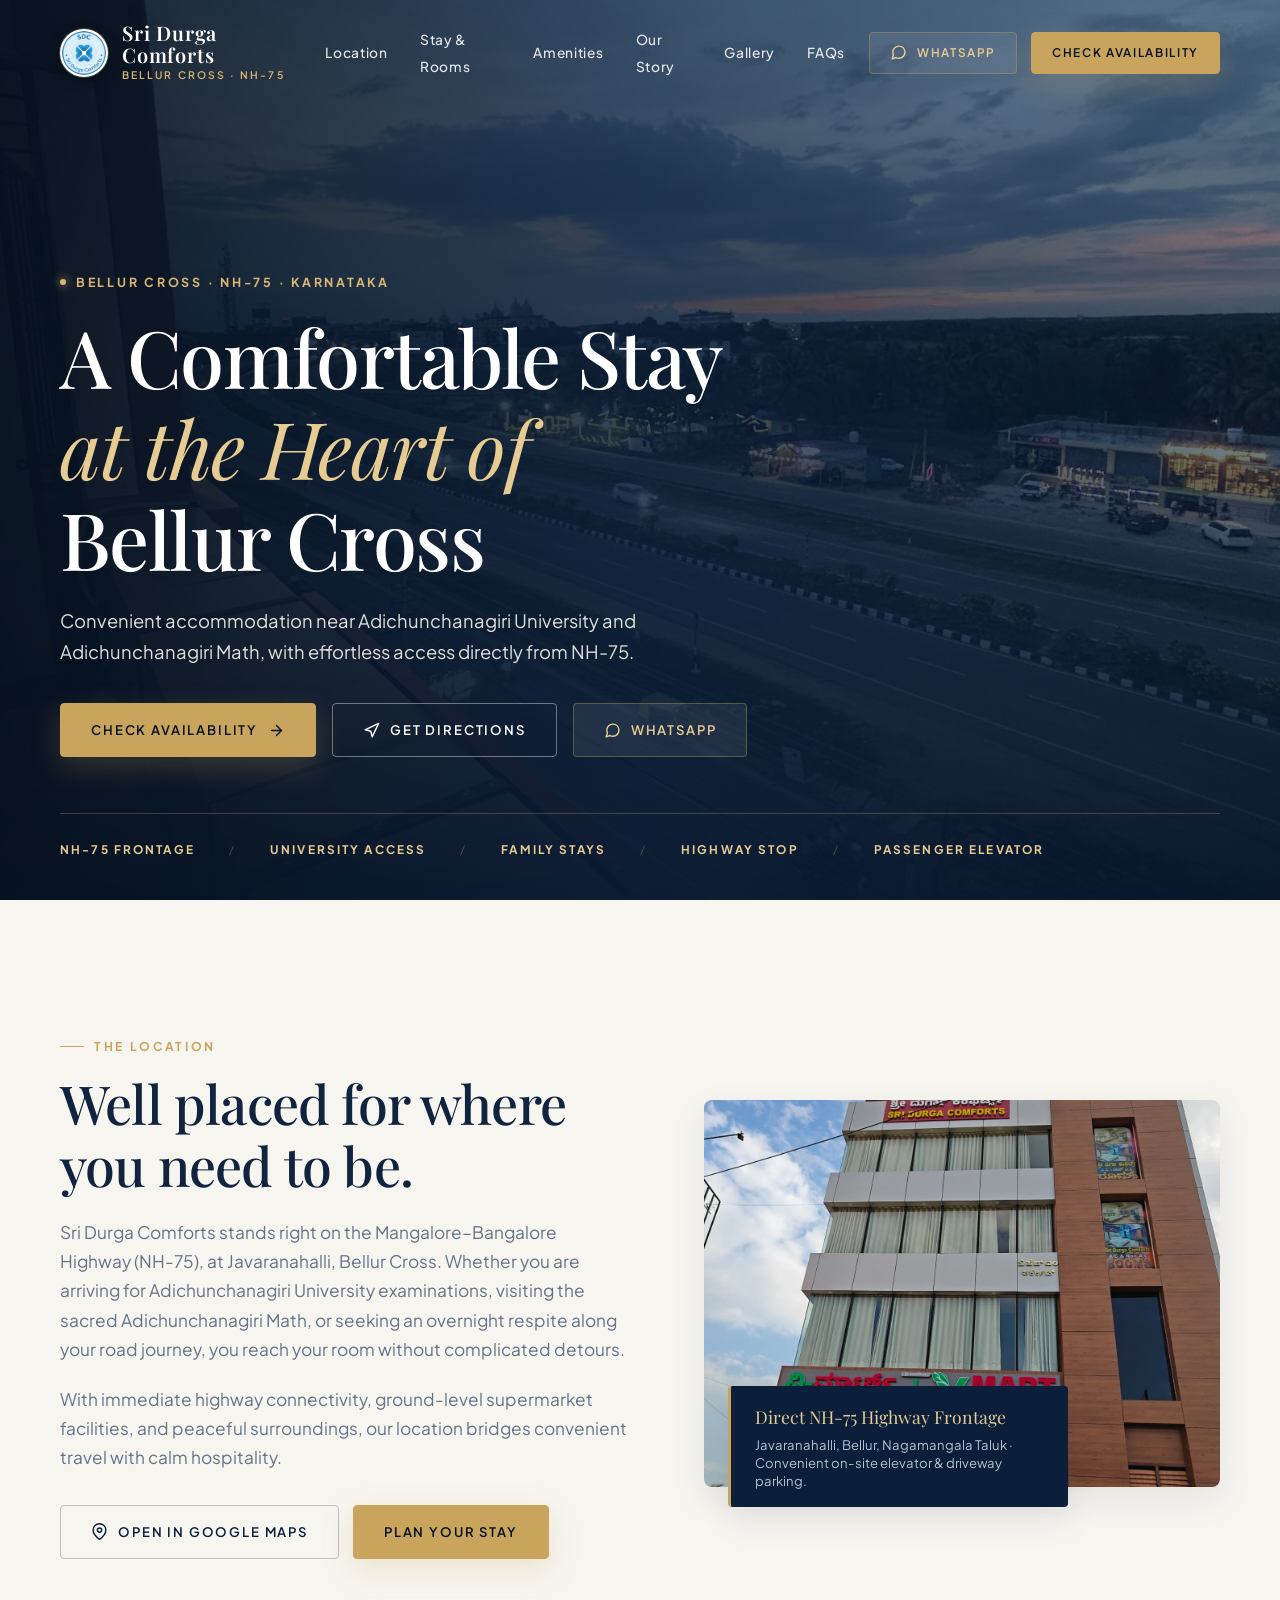
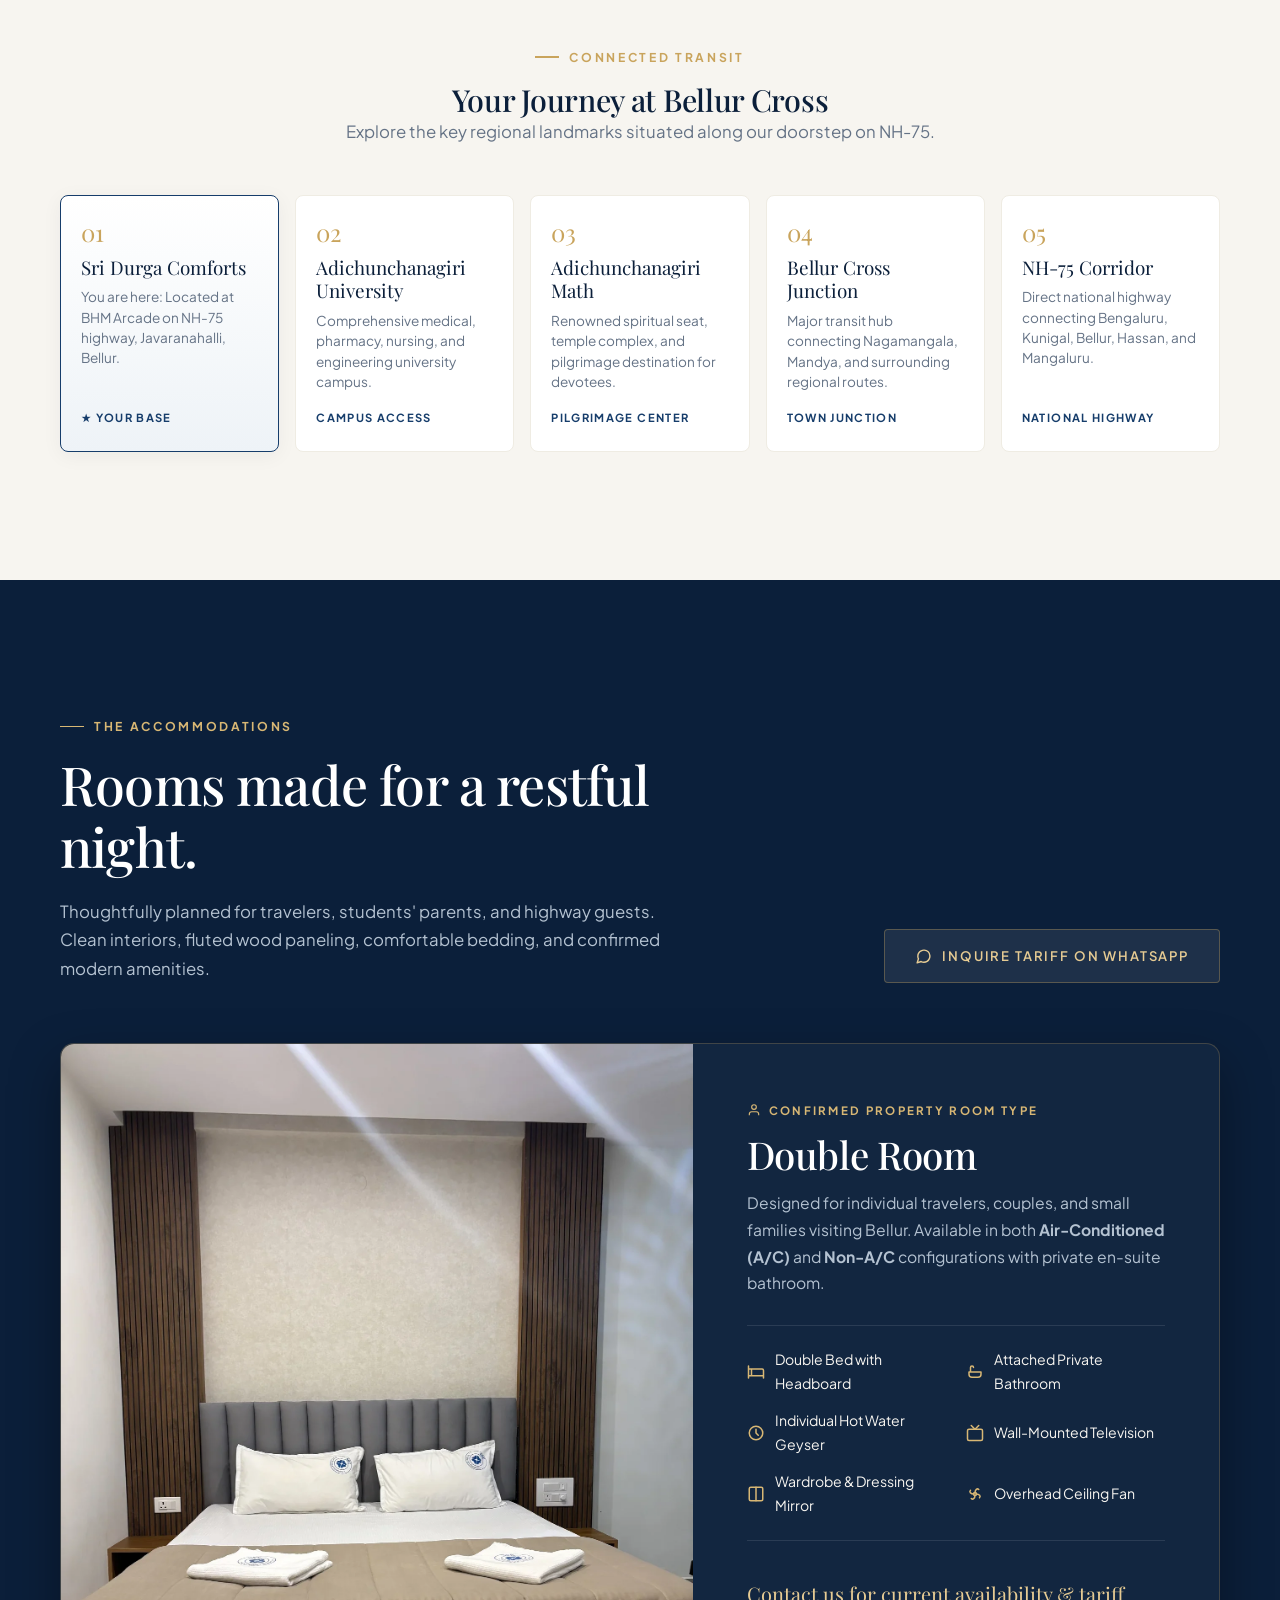
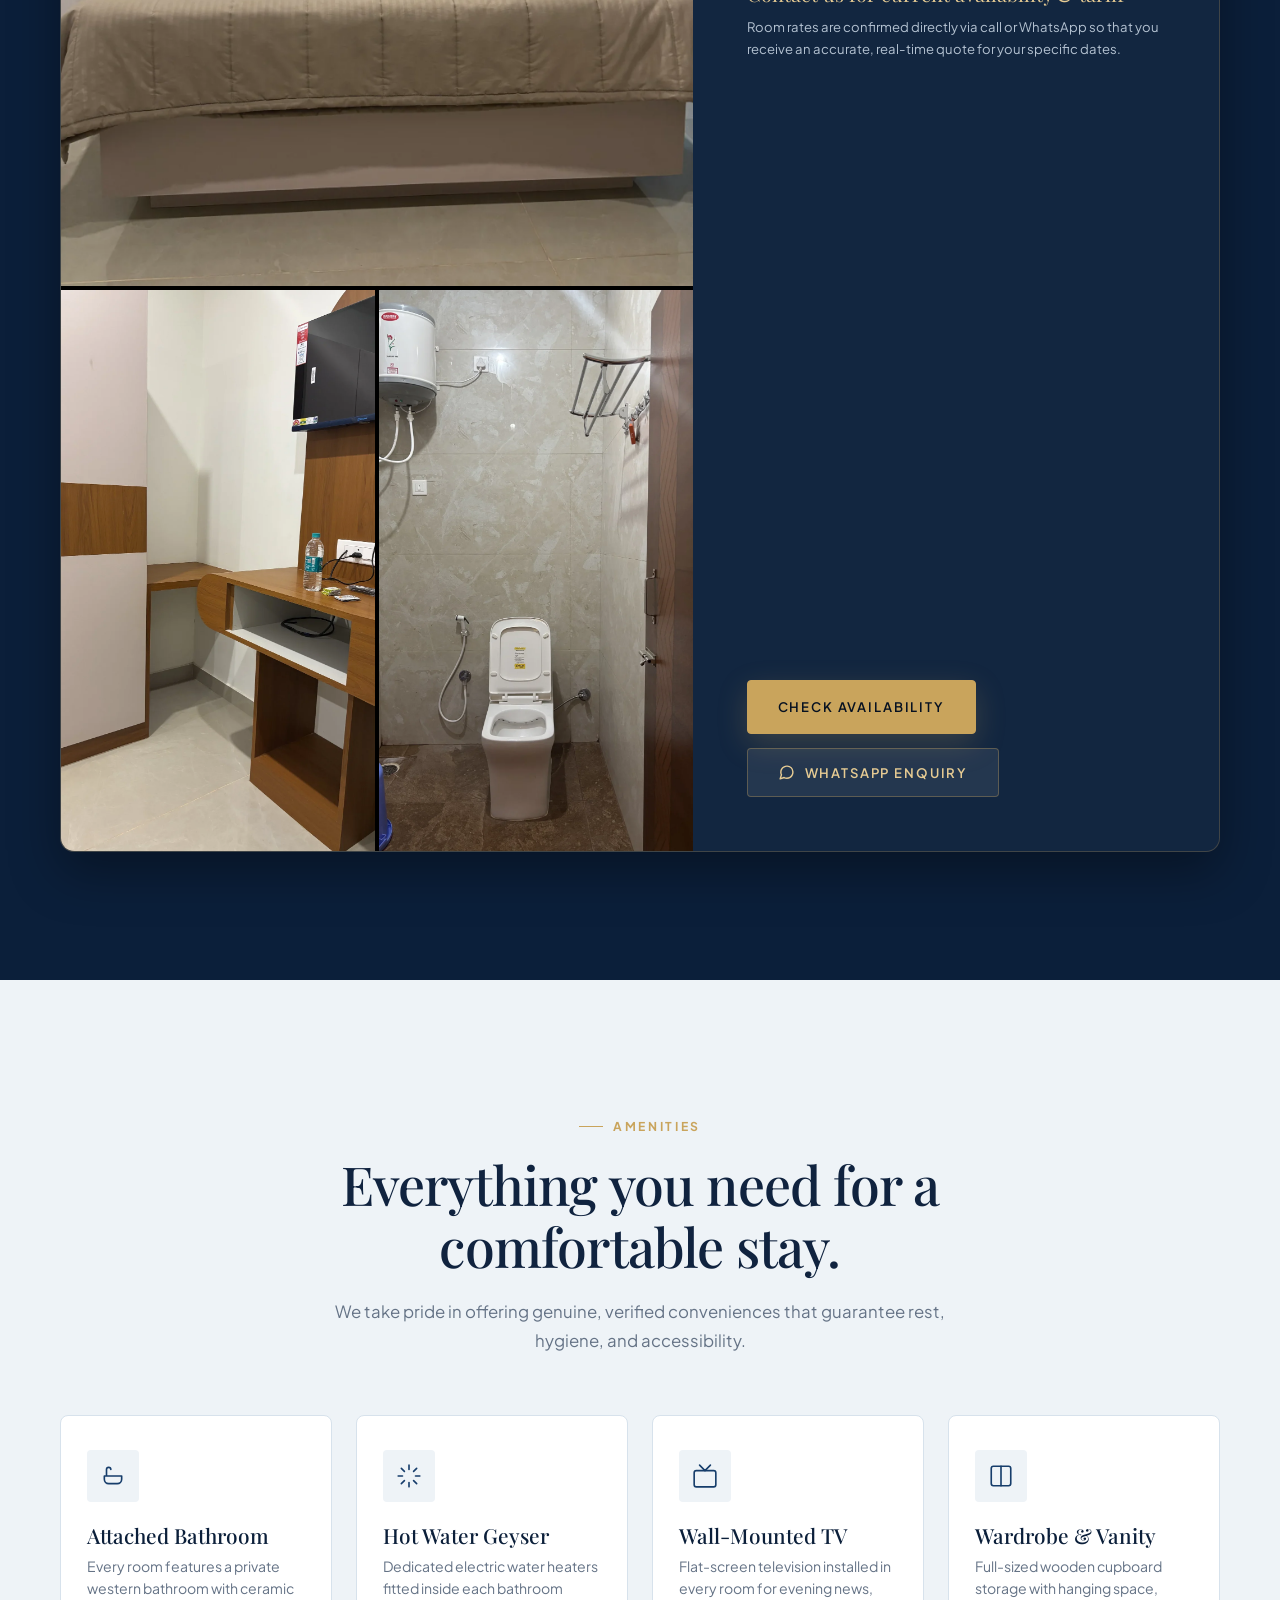
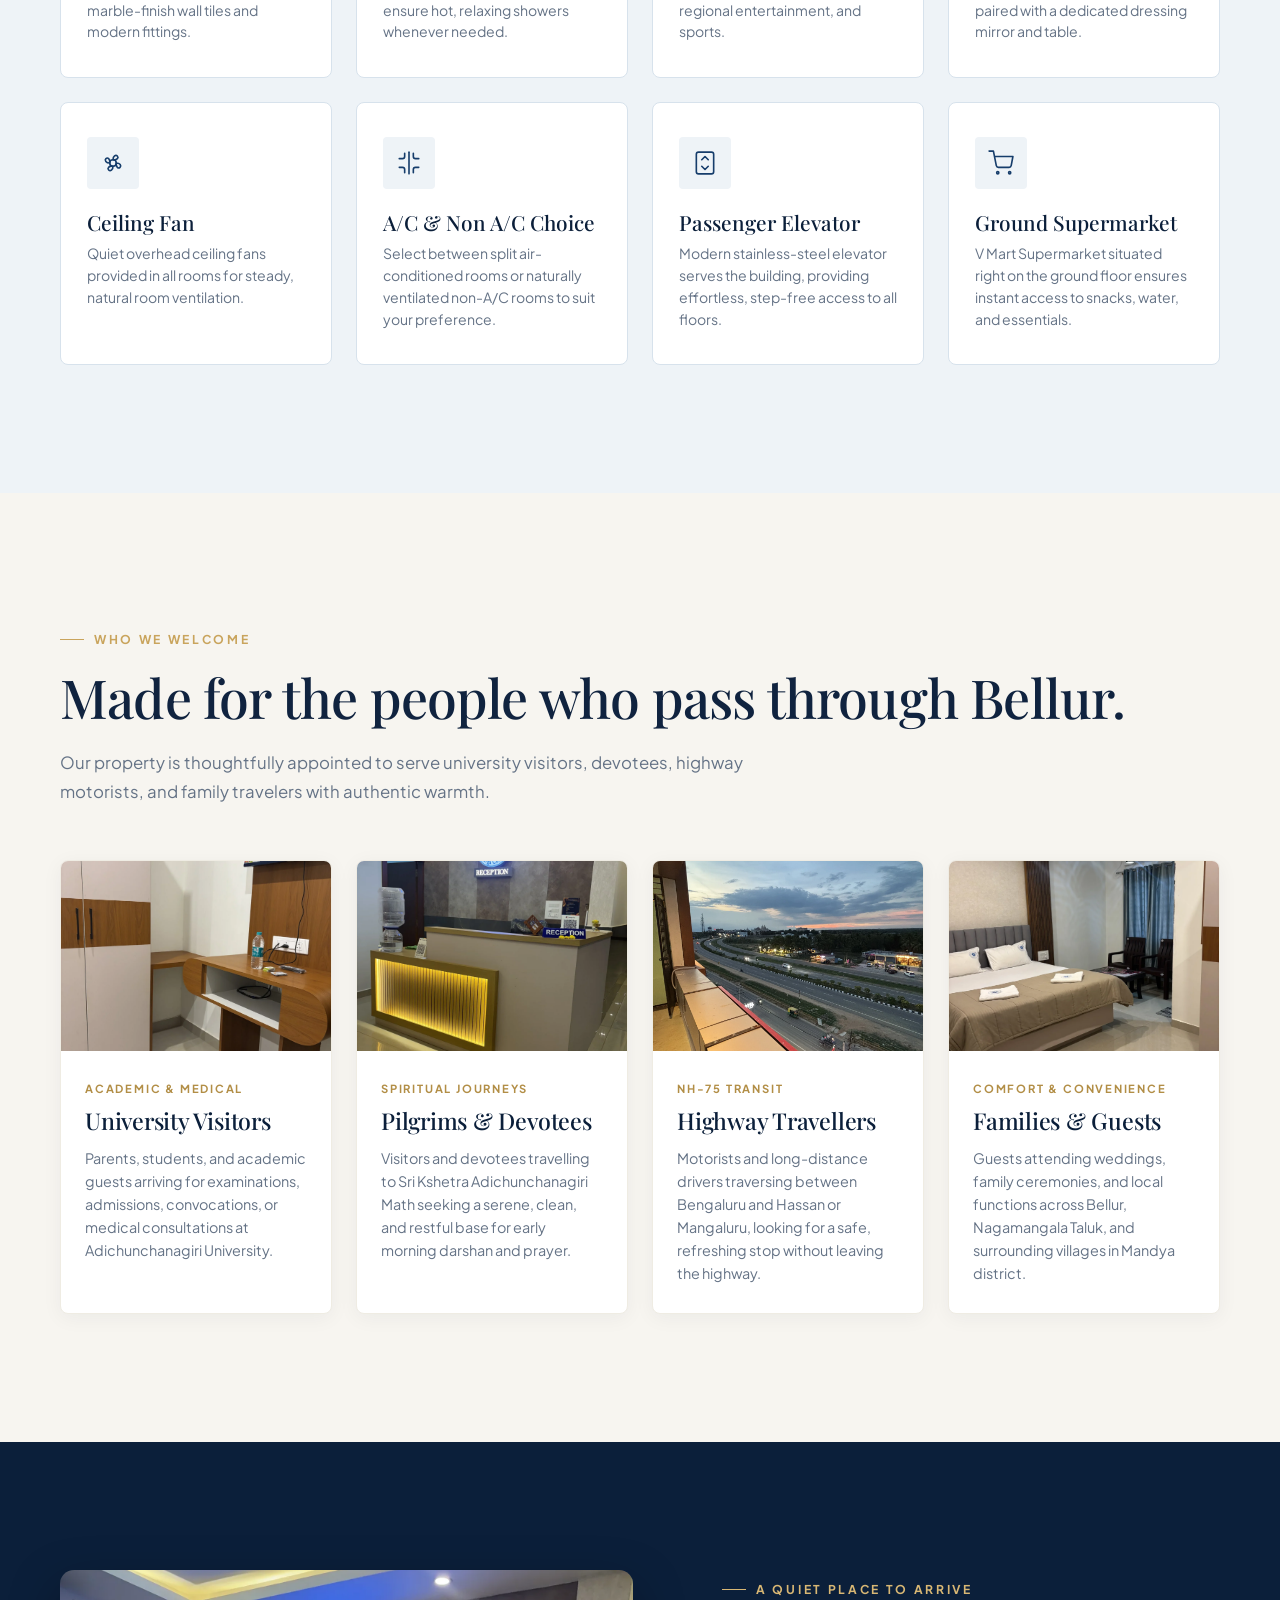
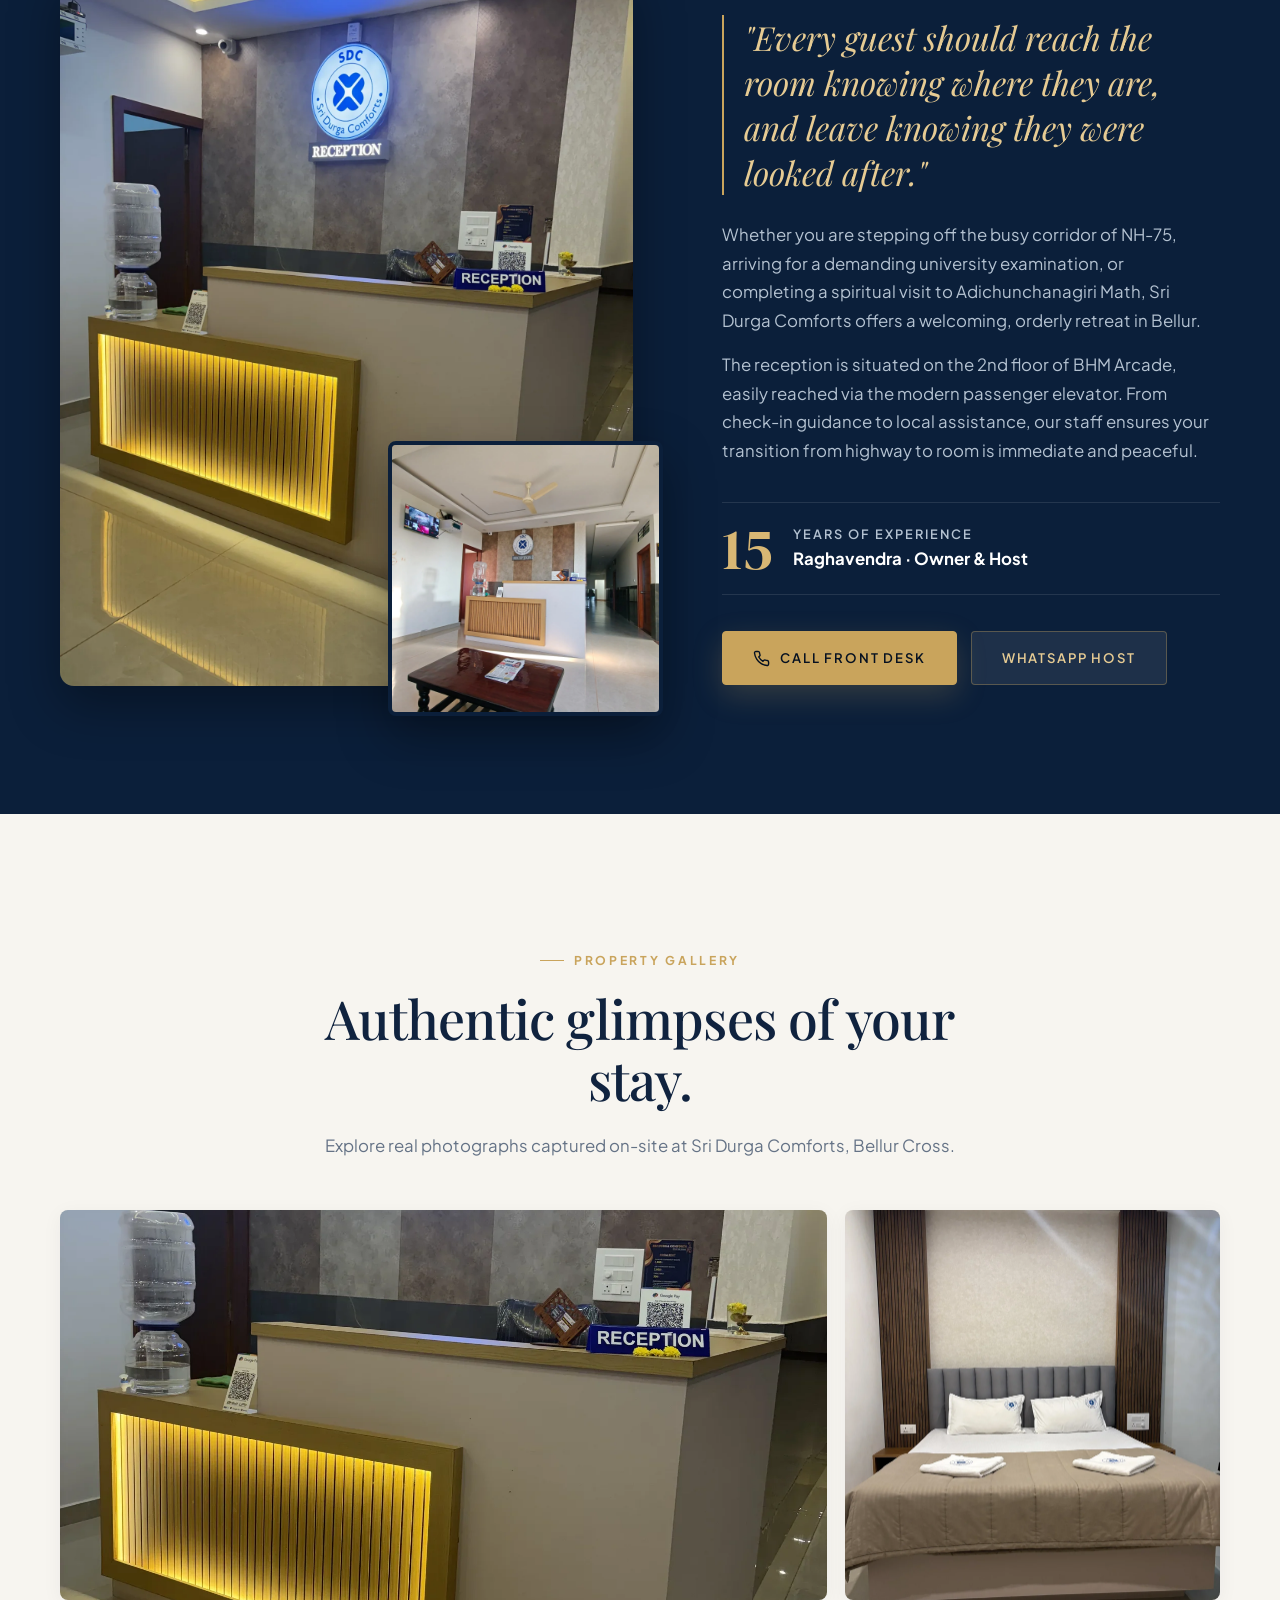
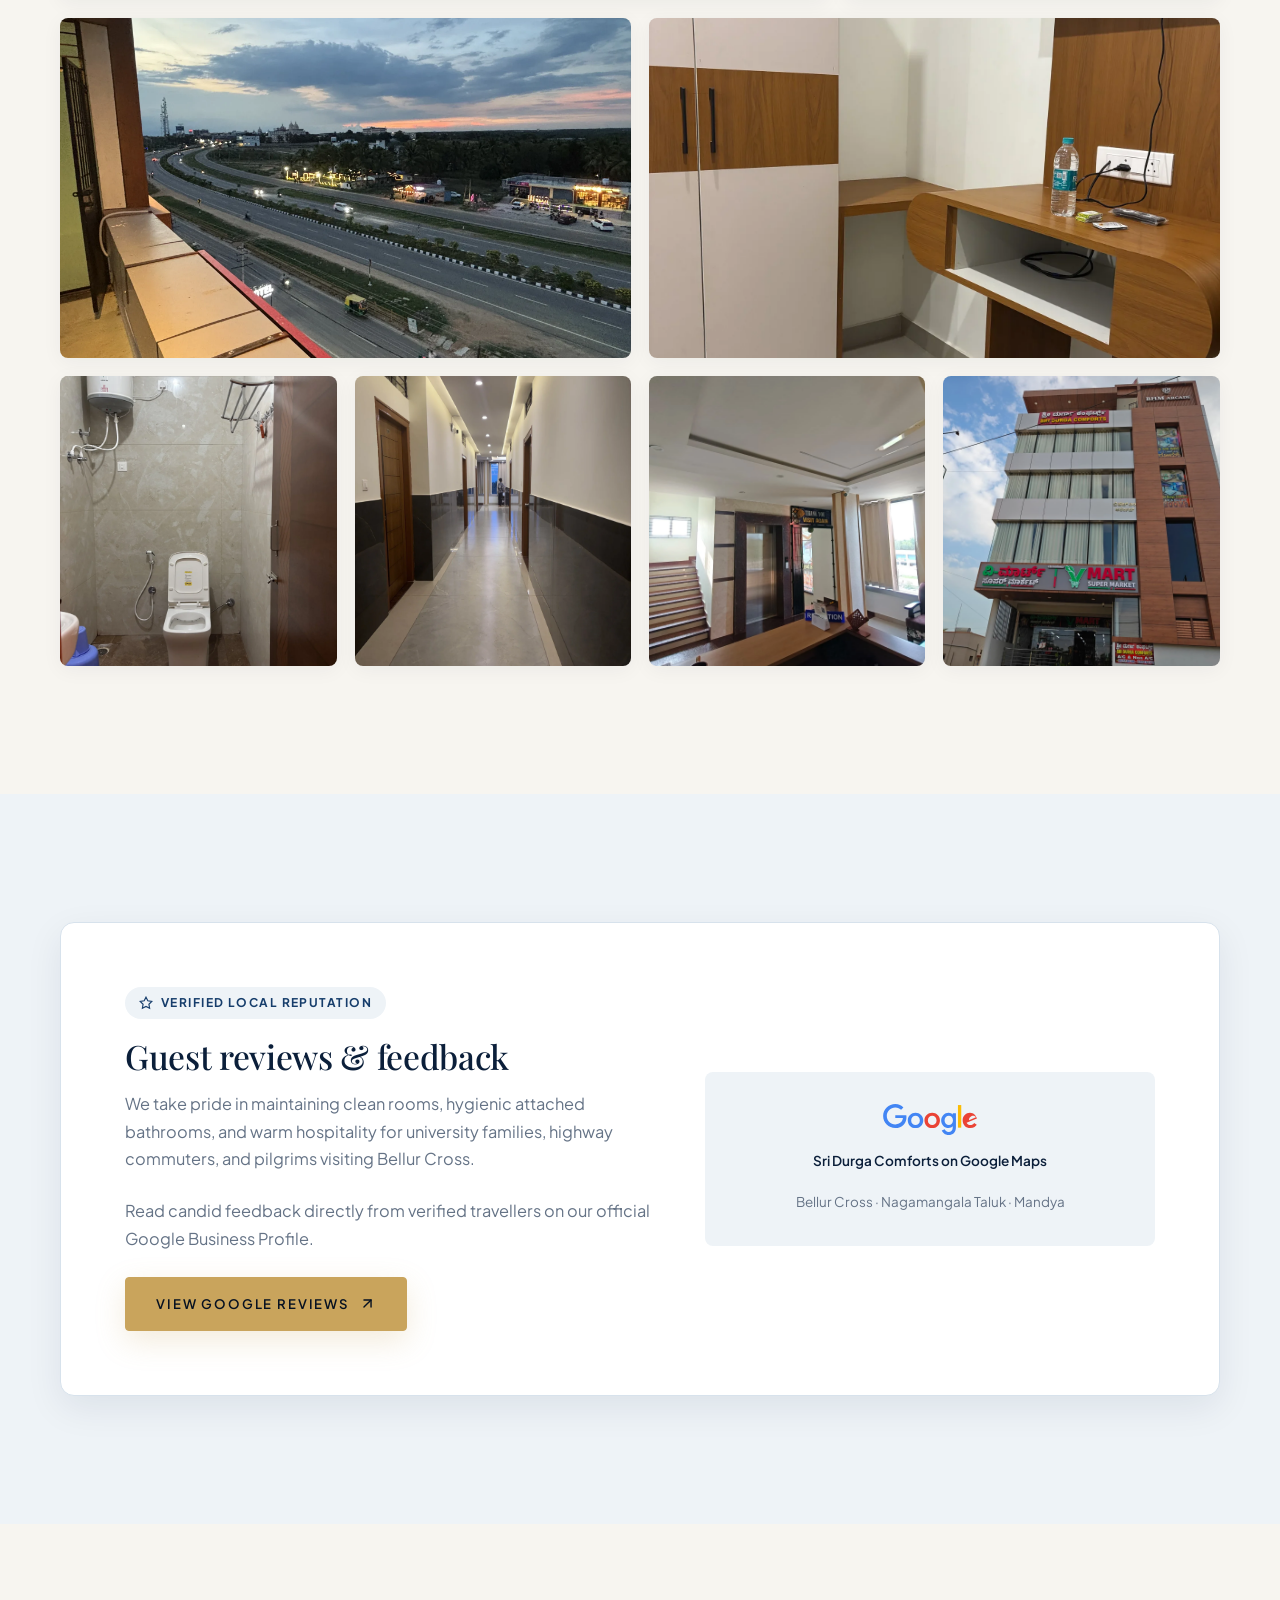
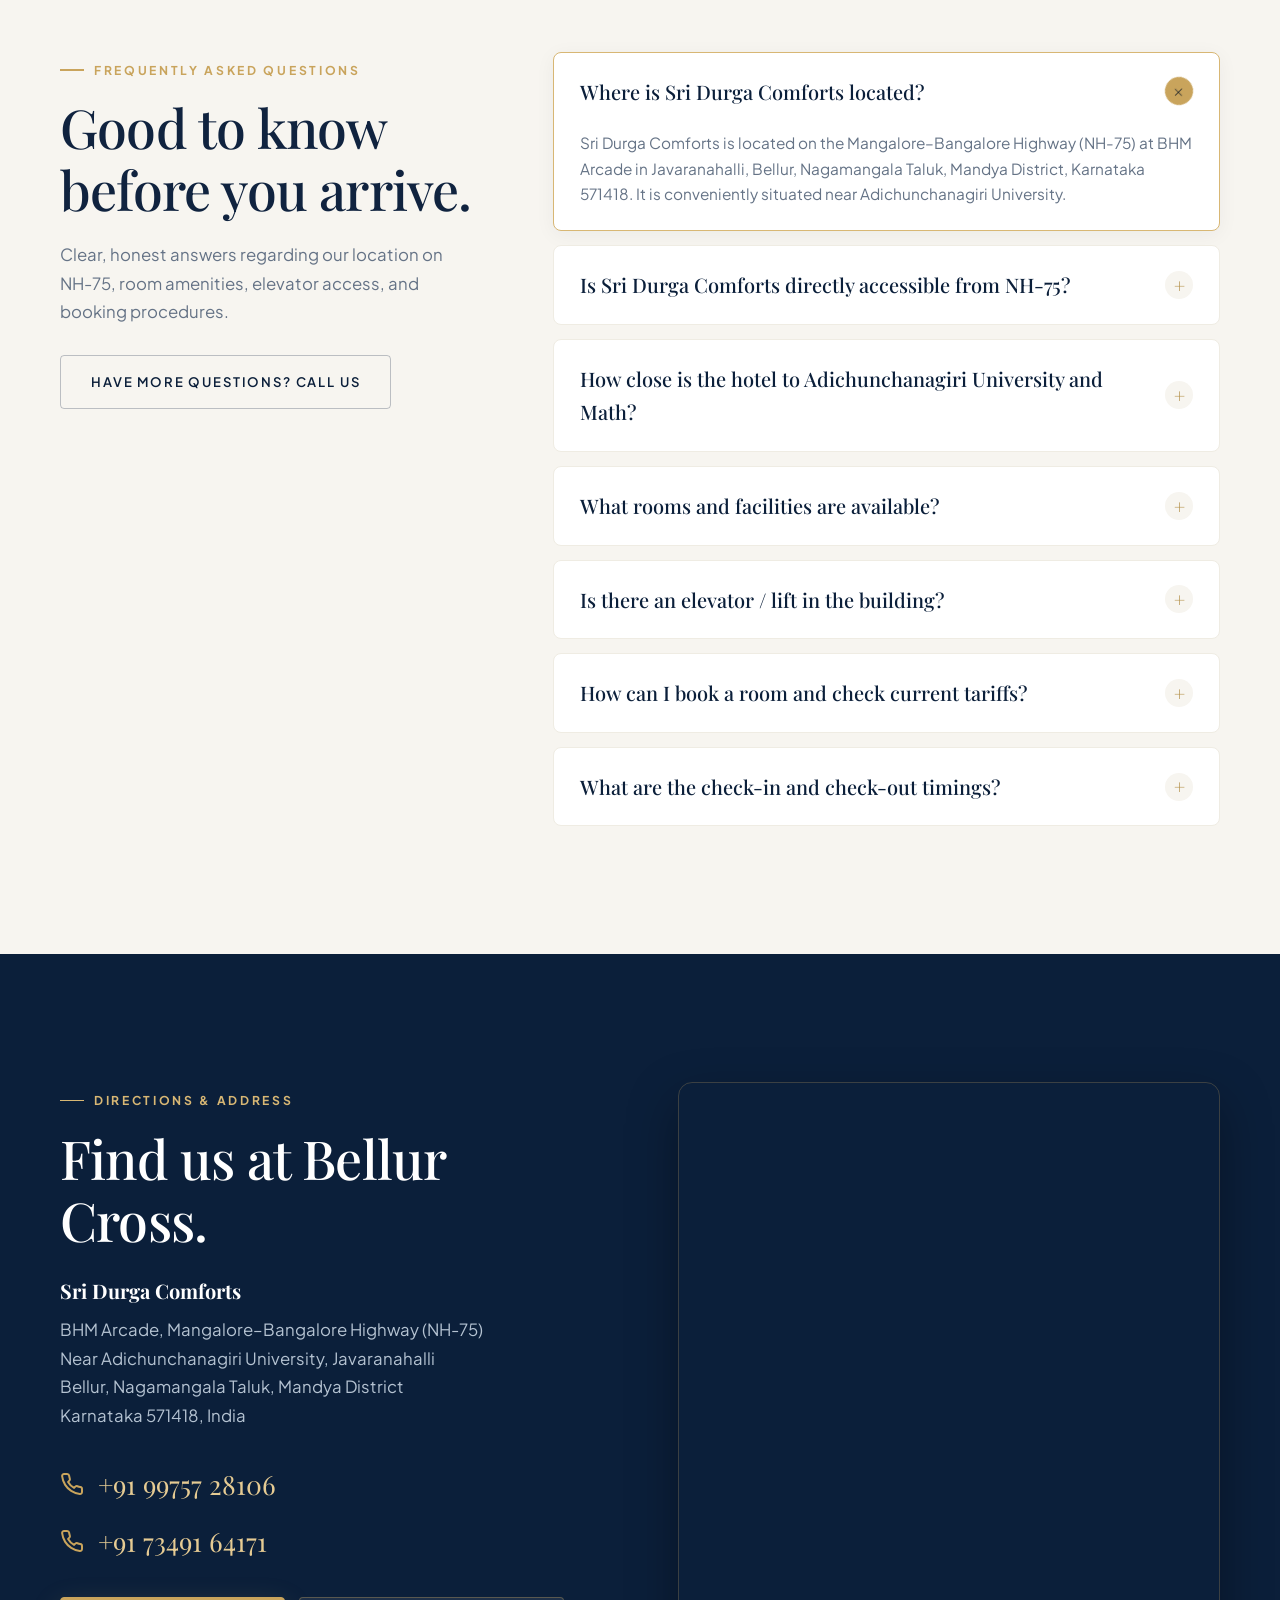
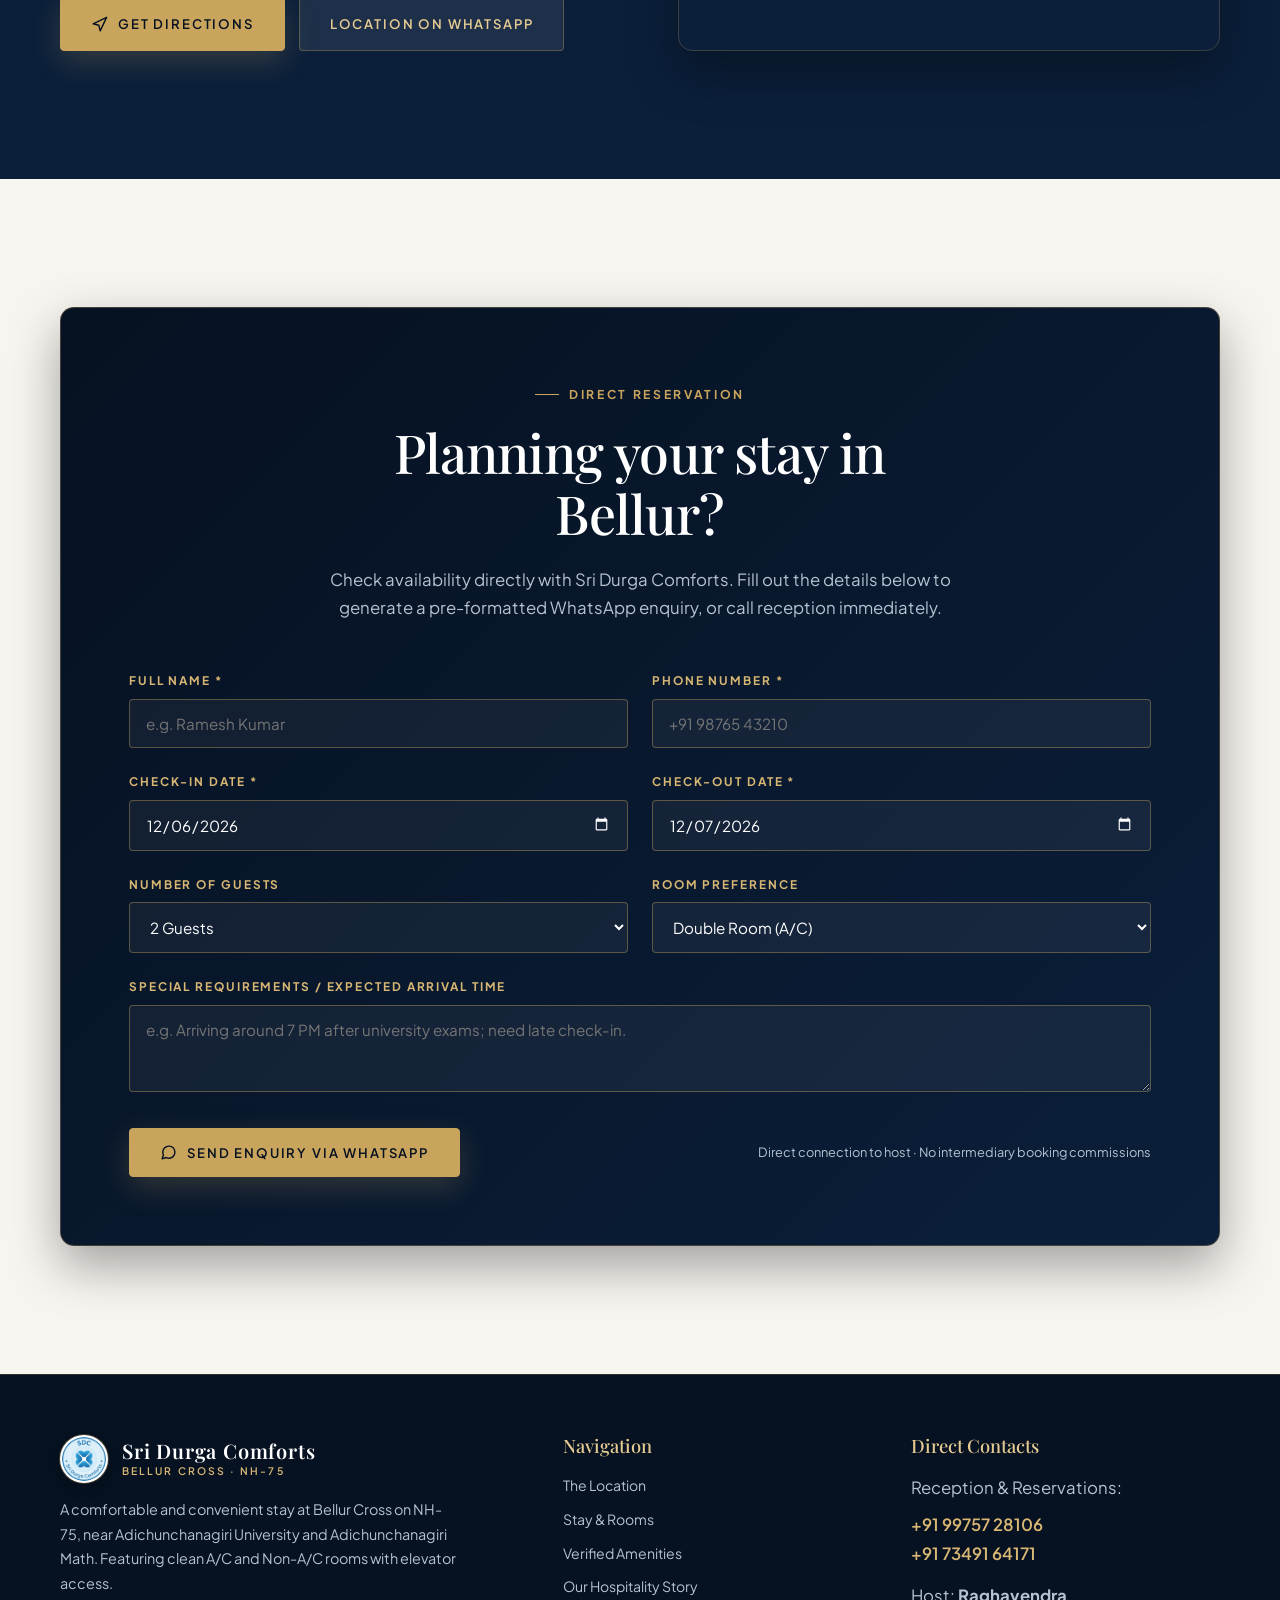
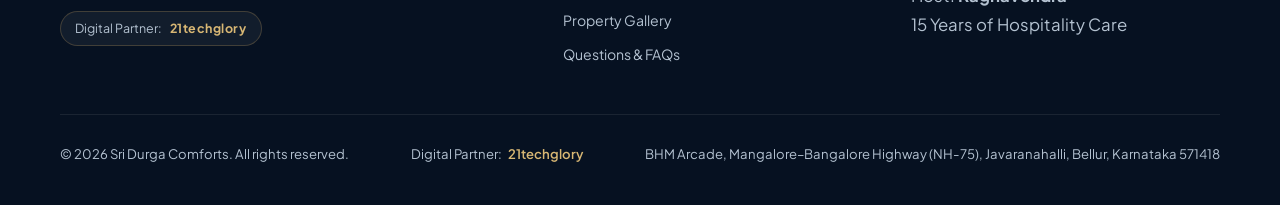
==== Sri Durga Comforts.html @ f2382852 "feat: complete luxury hospitality website with official SDC logo, 21techglory digital partner credit" ====
<!DOCTYPE html>
<html lang="en">
<head>
  <meta charset="utf-8">
  <meta name="viewport" content="width=device-width, initial-scale=1, viewport-fit=cover">
  <title>Sri Durga Comforts | Stay Near Adichunchanagiri University, Bellur</title>
  
  <!-- SEO & Social Meta -->
  <meta name="description" content="Sri Durga Comforts on NH-75 at Bellur Cross offers clean, comfortable AC & Non-AC rooms near Adichunchanagiri University and Adichunchanagiri Math. Featuring attached bathrooms, TV, elevator access and direct booking.">
  <meta name="keywords" content="Sri Durga Comforts, Bellur Cross, lodge near Adichunchanagiri University, rooms near NH-75, hotels near Adichunchanagiri Math, Nagamangala stay, Mandya accommodation">
  <meta name="author" content="Sri Durga Comforts">
  <meta name="robots" content="index, follow">
  <link rel="canonical" href="https://sridurgacomforts.com">
  <meta name="theme-color" content="#0B1F3A">
  
  <!-- Open Graph / Facebook -->
  <meta property="og:type" content="hotel">
  <meta property="og:title" content="Sri Durga Comforts | Boutique Stay at Bellur Cross, NH-75">
  <meta property="og:description" content="Clean, comfortable AC and Non-AC accommodation directly on NH-75, minutes from Adichunchanagiri University and Adichunchanagiri Math.">
  <meta property="og:image" content="assets/images/reception-night-glow.jpg">
  <meta property="og:url" content="https://sridurgacomforts.com">
  <meta property="og:site_name" content="Sri Durga Comforts">

  <!-- Twitter Card -->
  <meta name="twitter:card" content="summary_large_image">
  <meta name="twitter:title" content="Sri Durga Comforts | Bellur Cross, NH-75">
  <meta name="twitter:description" content="Clean accommodation near Adichunchanagiri University with elevator, attached bathrooms and modern comforts.">
  <meta name="twitter:image" content="assets/images/reception-night-glow.jpg">

  <!-- Google Fonts: Playfair Display + DM Serif Display + Plus Jakarta Sans -->
  <link rel="preconnect" href="https://fonts.googleapis.com">
  <link rel="preconnect" href="https://fonts.gstatic.com" crossorigin>
  <link href="https://fonts.googleapis.com/css2?family=DM+Serif+Display:ital@0;1&family=Playfair+Display:ital,wght@0,500;0,600;0,700;1,400;1,600&family=Plus+Jakarta+Sans:wght@400;500;600;700&display=swap" rel="stylesheet">

  <!-- Favicon & Brand Icons -->
  <link rel="icon" type="image/png" sizes="32x32" href="favicon.png">
  <link rel="icon" type="image/x-icon" href="favicon.ico">
  <link rel="apple-touch-icon" sizes="180x180" href="apple-touch-icon.png">

  <!-- Stylesheet -->
  <link rel="stylesheet" href="assets/css/styles.css">

  <!-- Preload Critical Hero Image -->
  <link rel="preload" as="image" href="assets/images/hero-highway-dusk.webp" type="image/webp">

  <!-- Structured Data: LodgingBusiness & FAQPage Schema -->
  <script type="application/ld+json">
  {
    "@context": "https://schema.org",
    "@graph": [
      {
        "@type": "LodgingBusiness",
        "@id": "https://sridurgacomforts.com/#lodging",
        "name": "Sri Durga Comforts",
        "image": "https://sridurgacomforts.com/assets/images/reception-night-glow.jpg",
        "telephone": "+919975728106",
        "hasMap": "https://maps.app.goo.gl/2ZUZXkTBWyFUqPs5A",
        "url": "https://sridurgacomforts.com",
        "address": {
          "@type": "PostalAddress",
          "streetAddress": "Mangalore–Bangalore Highway (NH-75), Near Adichunchanagiri University, Javaranahalli",
          "addressLocality": "Bellur, Nagamangala Taluk, Mandya District",
          "addressRegion": "Karnataka",
          "postalCode": "571418",
          "addressCountry": "IN"
        },
        "geo": {
          "@type": "GeoCoordinates",
          "latitude": 12.9613889,
          "longitude": 76.732863
        },
        "amenityFeature": [
          {
            "@type": "LocationFeatureSpecification",
            "name": "Attached Bathroom with Hot Water Geyser",
            "value": true
          },
          {
            "@type": "LocationFeatureSpecification",
            "name": "Flat-Screen Television",
            "value": true
          },
          {
            "@type": "LocationFeatureSpecification",
            "name": "Full Wardrobe and Vanity Dresser",
            "value": true
          },
          {
            "@type": "LocationFeatureSpecification",
            "name": "Passenger Elevator Access",
            "value": true
          },
          {
            "@type": "LocationFeatureSpecification",
            "name": "Split Air Conditioning Option",
            "value": true
          },
          {
            "@type": "LocationFeatureSpecification",
            "name": "Direct NH-75 Highway Access",
            "value": true
          }
        ]
      },
      {
        "@type": "FAQPage",
        "@id": "https://sridurgacomforts.com/#faq",
        "mainEntity": [
          {
            "@type": "Question",
            "name": "Where is Sri Durga Comforts located?",
            "acceptedAnswer": {
              "@type": "Answer",
              "text": "Sri Durga Comforts is located on the Mangalore–Bangalore Highway (NH-75), near Adichunchanagiri University at Javaranahalli, Bellur, Nagamangala Taluk, Mandya District, Karnataka 571418."
            }
          },
          {
            "@type": "Question",
            "name": "Is Sri Durga Comforts directly accessible from NH-75?",
            "acceptedAnswer": {
              "@type": "Answer",
              "text": "Yes, Sri Durga Comforts is situated right on NH-75 at Bellur Cross, providing effortless access for travellers between Bengaluru and Mangaluru without any long detour."
            }
          },
          {
            "@type": "Question",
            "name": "Is the property close to Adichunchanagiri University and Adichunchanagiri Math?",
            "acceptedAnswer": {
              "@type": "Answer",
              "text": "Yes, the property is situated in immediate proximity to Adichunchanagiri University campus and minutes from the sacred Adichunchanagiri Math."
            }
          },
          {
            "@type": "Question",
            "name": "What room types are available at Sri Durga Comforts?",
            "acceptedAnswer": {
              "@type": "Answer",
              "text": "Sri Durga Comforts offers comfortable Double Rooms available in both Air-Conditioned (A/C) and Non-A/C options, featuring attached bathrooms, hot water geysers, wardrobes, dressing mirrors and wall-mounted televisions."
            }
          },
          {
            "@type": "Question",
            "name": "Is there an elevator / lift on the premises?",
            "acceptedAnswer": {
              "@type": "Answer",
              "text": "Yes, a smooth passenger elevator is installed in the building, providing convenient step-free access to the reception on the 2nd floor and all guest accommodation floors."
            }
          },
          {
            "@type": "Question",
            "name": "How can I book a room or check current tariffs?",
            "acceptedAnswer": {
              "@type": "Answer",
              "text": "You can contact Sri Durga Comforts directly by phone at +91 99757 28106 or +91 73491 64171, send an instant WhatsApp message, or submit the booking form on this website."
            }
          }
        ]
      }
    ]
  }
  </script>
</head>
<body>

  <!-- ==========================================================================
       TOP NAVIGATION
       ========================================================================== -->
  <header class="site-header" id="navbar">
    <div class="container header-container">
      <a href="#hero" class="brand-mark" aria-label="Sri Durga Comforts Home">
        <img src="logo.png" alt="Sri Durga Comforts Official Logo" class="brand-mark__emblem" width="48" height="48">
        <div class="brand-mark__text">
          <span class="brand-mark__name">Sri Durga Comforts</span>
          <span class="brand-mark__sub">Bellur Cross · NH-75</span>
        </div>
      </a>

      <!-- Desktop Links -->
      <nav aria-label="Main Navigation">
        <ul class="nav-links">
          <li><a href="#location">Location</a></li>
          <li><a href="#stay">Stay & Rooms</a></li>
          <li><a href="#amenities">Amenities</a></li>
          <li><a href="#hospitality">Our Story</a></li>
          <li><a href="#gallery">Gallery</a></li>
          <li><a href="#faqs">FAQs</a></li>
        </ul>
      </nav>

      <!-- Desktop Header CTAs -->
      <div class="header-actions">
        <a href="https://wa.me/919975728106?text=Hello%20Sri%20Durga%20Comforts%2C%20I%20would%20like%20to%20enquire%20about%20room%20availability." target="_blank" rel="noopener noreferrer" class="btn btn--whatsapp" aria-label="WhatsApp Enquiry">
          <svg viewBox="0 0 24 24" fill="none" stroke="currentColor" stroke-width="2" stroke-linecap="round" stroke-linejoin="round" aria-hidden="true"><path d="M21 11.5a8.38 8.38 0 0 1-.9 3.8 8.5 8.5 0 0 1-7.6 4.7 8.38 8.38 0 0 1-3.8-.9L3 21l1.9-5.7a8.38 8.38 0 0 1-.9-3.8 8.5 8.5 0 0 1 4.7-7.6 8.38 8.38 0 0 1 3.8-.9h.5a8.48 8.48 0 0 1 8 8v.5z"/></svg>
          WhatsApp
        </a>
        <a href="#booking" class="btn btn--primary">Check Availability</a>
        
        <!-- Mobile Menu Toggle Button -->
        <button class="menu-toggle" aria-label="Open mobile navigation menu" aria-expanded="false" aria-controls="mobileDrawer">
          <div class="menu-toggle__bars" aria-hidden="true">
            <span></span>
            <span></span>
            <span></span>
          </div>
        </button>
      </div>
    </div>
  </header>

  <!-- Mobile Navigation Drawer -->
  <div class="mobile-drawer" id="mobileDrawer" aria-hidden="true">
    <div class="mobile-drawer__header">
      <a href="#hero" class="brand-mark">
        <img src="logo.png" alt="Sri Durga Comforts Official Logo" class="brand-mark__emblem" width="42" height="42">
        <div class="brand-mark__text">
          <span class="brand-mark__name">Sri Durga Comforts</span>
          <span class="brand-mark__sub">Bellur Cross · NH-75</span>
        </div>
      </a>
    </div>
    <ul class="mobile-nav-links">
      <li><a href="#location">The Location <span>→</span></a></li>
      <li><a href="#stay">Stay & Rooms <span>→</span></a></li>
      <li><a href="#amenities">Amenities <span>→</span></a></li>
      <li><a href="#hospitality">Our Story & Reception <span>→</span></a></li>
      <li><a href="#gallery">Property Gallery <span>→</span></a></li>
      <li><a href="#reviews">Guest Reviews <span>→</span></a></li>
      <li><a href="#faqs">Questions & FAQs <span>→</span></a></li>
      <li><a href="#booking">Book Directly <span>→</span></a></li>
    </ul>

    <div class="mobile-drawer__footer">
      <a href="tel:+919975728106" class="btn btn--primary">Call +91 99757 28106</a>
      <a href="https://wa.me/919975728106?text=Hello%20Sri%20Durga%20Comforts%2C%20I%20would%20like%20to%20check%20room%20availability." target="_blank" rel="noopener noreferrer" class="btn btn--whatsapp">Enquire on WhatsApp</a>
      <p>Sri Durga Comforts · NH-75, Bellur Cross, Mandya, Karnataka</p>
    </div>
  </div>

  <!-- ==========================================================================
       HERO SECTION (Cinematic Editorial Hospitality Hero)
       ========================================================================== -->
  <section class="hero" id="hero">
    <img src="assets/images/hero-highway-dusk.webp" alt="Scenic highway sunset view from Sri Durga Comforts balcony looking over NH-75 at Bellur Cross" class="hero__bg" width="2000" height="1500">
    <div class="hero__overlay" aria-hidden="true"></div>

    <div class="container hero__content">
      <div class="hero__eyebrow">
        <span class="hero__eyebrow-dot"></span>
        BELLUR CROSS · NH-75 · KARNATAKA
      </div>

      <h1>
        A Comfortable Stay<br>
        <em>at the Heart of</em><br>
        Bellur Cross
      </h1>

      <p class="hero__sub">
        Convenient accommodation near Adichunchanagiri University and Adichunchanagiri Math, with effortless access directly from NH-75.
      </p>

      <div class="hero__cta-group">
        <a href="#booking" class="btn btn--primary">
          Check Availability
          <svg viewBox="0 0 24 24" fill="none" stroke="currentColor" stroke-width="2" stroke-linecap="round" stroke-linejoin="round" aria-hidden="true"><line x1="5" y1="12" x2="19" y2="12"></line><polyline points="12 5 19 12 12 19"></polyline></svg>
        </a>
        <a href="https://maps.app.goo.gl/2ZUZXkTBWyFUqPs5A" target="_blank" rel="noopener noreferrer" class="btn btn--outline-white">
          <svg viewBox="0 0 24 24" fill="none" stroke="currentColor" stroke-width="2" stroke-linecap="round" stroke-linejoin="round" aria-hidden="true"><polygon points="3 11 22 2 13 21 11 13 3 11"></polygon></svg>
          Get Directions
        </a>
        <a href="https://wa.me/919975728106?text=Hello%20Sri%20Durga%20Comforts%2C%20I%20would%20like%20to%20check%20room%20availability." target="_blank" rel="noopener noreferrer" class="btn btn--whatsapp">
          <svg viewBox="0 0 24 24" fill="none" stroke="currentColor" stroke-width="2" stroke-linecap="round" stroke-linejoin="round" aria-hidden="true"><path d="M21 11.5a8.38 8.38 0 0 1-.9 3.8 8.5 8.5 0 0 1-7.6 4.7 8.38 8.38 0 0 1-3.8-.9L3 21l1.9-5.7a8.38 8.38 0 0 1-.9-3.8 8.5 8.5 0 0 1 4.7-7.6 8.38 8.38 0 0 1 3.8-.9h.5a8.48 8.48 0 0 1 8 8v.5z"/></svg>
          WhatsApp
        </a>
      </div>

      <!-- Information Rail -->
      <div class="hero__rail">
        <div class="hero__rail-item">NH-75 FRONTAGE</div>
        <span class="hero__rail-separator">/</span>
        <div class="hero__rail-item">UNIVERSITY ACCESS</div>
        <span class="hero__rail-separator">/</span>
        <div class="hero__rail-item">FAMILY STAYS</div>
        <span class="hero__rail-separator">/</span>
        <div class="hero__rail-item">HIGHWAY STOP</div>
        <span class="hero__rail-separator">/</span>
        <div class="hero__rail-item">PASSENGER ELEVATOR</div>
      </div>
    </div>
  </section>

  <!-- ==========================================================================
       SECTION 1 — LOCATION STORY & JOURNEY
       ========================================================================== -->
  <section class="section section--ivory" id="location">
    <div class="container">
      <div class="location-story-grid">
        <div class="location-story__content">
          <span class="eyebrow">The Location</span>
          <h2>Well placed for where you need to be.</h2>
          <p>
            Sri Durga Comforts stands right on the Mangalore–Bangalore Highway (NH-75), at Javaranahalli, Bellur Cross. Whether you are arriving for Adichunchanagiri University examinations, visiting the sacred Adichunchanagiri Math, or seeking an overnight respite along your road journey, you reach your room without complicated detours.
          </p>
          <p>
            With immediate highway connectivity, ground-level supermarket facilities, and peaceful surroundings, our location bridges convenient travel with calm hospitality.
          </p>
          <div style="margin-top: 32px; display: flex; flex-wrap: wrap; gap: 14px;">
            <a href="https://maps.app.goo.gl/2ZUZXkTBWyFUqPs5A" target="_blank" rel="noopener noreferrer" class="btn btn--outline-navy">
              <svg viewBox="0 0 24 24" fill="none" stroke="currentColor" stroke-width="2" stroke-linecap="round" stroke-linejoin="round" aria-hidden="true"><path d="M21 10c0 7-9 13-9 13s-9-6-9-13a9 9 0 0 1 18 0z"></path><circle cx="12" cy="10" r="3"></circle></svg>
              Open in Google Maps
            </a>
            <a href="#booking" class="btn btn--primary">Plan Your Stay</a>
          </div>
        </div>

        <div class="location-story__media">
          <div class="location-story__image-wrap">
            <img src="assets/images/hotel-exterior-building.webp" alt="Sri Durga Comforts building at BHM Arcade, Bellur Cross, with direct access from NH-75" loading="lazy" width="1280" height="1280">
          </div>
          <div class="floating-pill">
            <div class="floating-pill__title">Direct NH-75 Highway Frontage</div>
            <div class="floating-pill__desc">Javaranahalli, Bellur, Nagamangala Taluk · Convenient on-site elevator & driveway parking.</div>
          </div>
        </div>
      </div>

      <!-- Horizontal Landmark Journey -->
      <div class="journey-header">
        <span class="eyebrow">Connected Transit</span>
        <h3 style="color: var(--navy-900);">Your Journey at Bellur Cross</h3>
        <p>Explore the key regional landmarks situated along our doorstep on NH-75.</p>
      </div>

      <div class="journey-track" id="journeyTrack">
        <!-- Step 1 -->
        <div class="journey-step current">
          <div class="journey-step__number">01</div>
          <div class="journey-step__title">Sri Durga Comforts</div>
          <div class="journey-step__desc">You are here: Located at BHM Arcade on NH-75 highway, Javaranahalli, Bellur.</div>
          <div class="journey-step__badge">★ Your Base</div>
        </div>

        <!-- Step 2 -->
        <div class="journey-step">
          <div class="journey-step__number">02</div>
          <div class="journey-step__title">Adichunchanagiri University</div>
          <div class="journey-step__desc">Comprehensive medical, pharmacy, nursing, and engineering university campus.</div>
          <div class="journey-step__badge">Campus Access</div>
        </div>

        <!-- Step 3 -->
        <div class="journey-step">
          <div class="journey-step__number">03</div>
          <div class="journey-step__title">Adichunchanagiri Math</div>
          <div class="journey-step__desc">Renowned spiritual seat, temple complex, and pilgrimage destination for devotees.</div>
          <div class="journey-step__badge">Pilgrimage Center</div>
        </div>

        <!-- Step 4 -->
        <div class="journey-step">
          <div class="journey-step__number">04</div>
          <div class="journey-step__title">Bellur Cross Junction</div>
          <div class="journey-step__desc">Major transit hub connecting Nagamangala, Mandya, and surrounding regional routes.</div>
          <div class="journey-step__badge">Town Junction</div>
        </div>

        <!-- Step 5 -->
        <div class="journey-step">
          <div class="journey-step__number">05</div>
          <div class="journey-step__title">NH-75 Corridor</div>
          <div class="journey-step__desc">Direct national highway connecting Bengaluru, Kunigal, Bellur, Hassan, and Mangaluru.</div>
          <div class="journey-step__badge">National Highway</div>
        </div>
      </div>
    </div>
  </section>

  <!-- ==========================================================================
       SECTION 2 — STAY & ROOMS
       ========================================================================== */ -->
  <section class="section section--navy" id="stay">
    <div class="container">
      <div class="rooms-intro">
        <div>
          <span class="eyebrow">The Accommodations</span>
          <h2>Rooms made for a restful night.</h2>
          <p>
            Thoughtfully planned for travelers, students' parents, and highway guests. Clean interiors, fluted wood paneling, comfortable bedding, and confirmed modern amenities.
          </p>
        </div>
        <div style="text-align: right;">
          <a href="https://wa.me/919975728106?text=Hello%20Sri%20Durga%20Comforts%2C%20I%20would%20like%20to%20enquire%20about%20room%20tariffs%20and%20availability." target="_blank" rel="noopener noreferrer" class="btn btn--whatsapp">
            <svg viewBox="0 0 24 24" fill="none" stroke="currentColor" stroke-width="2" stroke-linecap="round" stroke-linejoin="round" aria-hidden="true"><path d="M21 11.5a8.38 8.38 0 0 1-.9 3.8 8.5 8.5 0 0 1-7.6 4.7 8.38 8.38 0 0 1-3.8-.9L3 21l1.9-5.7a8.38 8.38 0 0 1-.9-3.8 8.5 8.5 0 0 1 4.7-7.6 8.38 8.38 0 0 1 3.8-.9h.5a8.48 8.48 0 0 1 8 8v.5z"/></svg>
            Inquire Tariff on WhatsApp
          </a>
        </div>
      </div>

      <!-- Factual Room Editorial Presentation -->
      <article class="room-editorial-card">
        <div class="room-gallery-strip">
          <div class="room-gallery-strip__main">
            <img src="assets/images/room-double-bed-editorial.webp" alt="Double bedroom at Sri Durga Comforts with upholstered headboard, decorative fluting and crisp linens" loading="lazy" width="1500" height="1999">
          </div>
          <div class="room-gallery-strip__thumbs">
            <img src="assets/images/room-wardrobe-tv-console.webp" alt="Room wardrobe, vanity mirror and wall mounted TV console at Sri Durga Comforts" loading="lazy" width="1500" height="1999">
            <img src="assets/images/bathroom-marble-geyser.webp" alt="Attached modern bathroom with water heater geyser at Sri Durga Comforts" loading="lazy" width="1500" height="1999">
          </div>
        </div>

        <div class="room-details-panel">
          <div>
            <div class="room-details__badge">
              <svg width="14" height="14" viewBox="0 0 24 24" fill="none" stroke="currentColor" stroke-width="2"><path d="M20 21v-2a4 4 0 0 0-4-4H8a4 4 0 0 0-4 4v2"></path><circle cx="12" cy="7" r="4"></circle></svg>
              Confirmed Property Room Type
            </div>
            <h3>Double Room</h3>
            <p>
              Designed for individual travelers, couples, and small families visiting Bellur. Available in both <strong>Air-Conditioned (A/C)</strong> and <strong>Non-A/C</strong> configurations with private en-suite bathroom.
            </p>

            <div class="room-features-grid">
              <div class="room-feature-item">
                <svg viewBox="0 0 24 24" fill="none" stroke="currentColor" stroke-width="2" stroke-linecap="round" stroke-linejoin="round" aria-hidden="true"><path d="M2 4v16M2 8h18a2 2 0 0 1 2 2v10M2 17h20M6 8v9"></path></svg>
                <span>Double Bed with Headboard</span>
              </div>
              <div class="room-feature-item">
                <svg viewBox="0 0 24 24" fill="none" stroke="currentColor" stroke-width="2" stroke-linecap="round" stroke-linejoin="round" aria-hidden="true"><path d="M4 12h16v3a4 4 0 0 1-4 4H8a4 4 0 0 1-4-4zM6 12V6a2 2 0 0 1 4 0"></path></svg>
                <span>Attached Private Bathroom</span>
              </div>
              <div class="room-feature-item">
                <svg viewBox="0 0 24 24" fill="none" stroke="currentColor" stroke-width="2" stroke-linecap="round" stroke-linejoin="round" aria-hidden="true"><circle cx="12" cy="12" r="9"></circle><path d="M12 7v5l3 3"></path></svg>
                <span>Individual Hot Water Geyser</span>
              </div>
              <div class="room-feature-item">
                <svg viewBox="0 0 24 24" fill="none" stroke="currentColor" stroke-width="2" stroke-linecap="round" stroke-linejoin="round" aria-hidden="true"><rect x="2" y="7" width="20" height="15" rx="2" ry="2"></rect><polyline points="17 2 12 7 7 2"></polyline></svg>
                <span>Wall-Mounted Television</span>
              </div>
              <div class="room-feature-item">
                <svg viewBox="0 0 24 24" fill="none" stroke="currentColor" stroke-width="2" stroke-linecap="round" stroke-linejoin="round" aria-hidden="true"><rect x="3" y="3" width="18" height="18" rx="2"></rect><line x1="12" y1="3" x2="12" y2="21"></line></svg>
                <span>Wardrobe & Dressing Mirror</span>
              </div>
              <div class="room-feature-item">
                <svg viewBox="0 0 24 24" fill="none" stroke="currentColor" stroke-width="2" stroke-linecap="round" stroke-linejoin="round" aria-hidden="true"><path d="M12 12m-2 0a2 2 0 1 0 4 0a2 2 0 1 0 -4 0"></path><path d="M12 10.5C12 6 15 4 17 6M13.5 12C18 12 20 15 18 17M12 13.5C12 18 9 20 7 18M10.5 12C6 12 4 9 6 7"></path></svg>
                <span>Overhead Ceiling Fan</span>
              </div>
            </div>

            <div class="room-pricing-note">
              <div class="room-pricing-note__tariff">Contact us for current availability & tariff</div>
              <div class="room-pricing-note__sub">Room rates are confirmed directly via call or WhatsApp so that you receive an accurate, real-time quote for your specific dates.</div>
            </div>
          </div>

          <div class="room-actions">
            <a href="#booking" class="btn btn--primary">Check Availability</a>
            <button class="btn btn--whatsapp" data-enquire-room="Double Room">
              <svg viewBox="0 0 24 24" fill="none" stroke="currentColor" stroke-width="2" stroke-linecap="round" stroke-linejoin="round" aria-hidden="true"><path d="M21 11.5a8.38 8.38 0 0 1-.9 3.8 8.5 8.5 0 0 1-7.6 4.7 8.38 8.38 0 0 1-3.8-.9L3 21l1.9-5.7a8.38 8.38 0 0 1-.9-3.8 8.5 8.5 0 0 1 4.7-7.6 8.38 8.38 0 0 1 3.8-.9h.5a8.48 8.48 0 0 1 8 8v.5z"/></svg>
              WhatsApp Enquiry
            </button>
          </div>
        </div>
      </article>
    </div>
  </section>

  <!-- ==========================================================================
       SECTION 3 — CONFIRMED AMENITIES
       ========================================================================== -->
  <section class="section section--blue-grey" id="amenities">
    <div class="container">
      <div class="amenities-intro">
        <span class="eyebrow">Amenities</span>
        <h2>Everything you need for a comfortable stay.</h2>
        <p>
          We take pride in offering genuine, verified conveniences that guarantee rest, hygiene, and accessibility.
        </p>
      </div>

      <div class="amenities-grid">
        <!-- 1. Bathroom -->
        <div class="amenity-card">
          <div class="amenity-icon-wrap">
            <svg viewBox="0 0 24 24"><path d="M4 12h16v3a4 4 0 0 1-4 4H8a4 4 0 0 1-4-4zM6 12V6a2 2 0 0 1 4 0" stroke-linecap="round" stroke-linejoin="round"/></svg>
          </div>
          <h4>Attached Bathroom</h4>
          <p>Every room features a private western bathroom with ceramic marble-finish wall tiles and modern fittings.</p>
        </div>

        <!-- 2. Hot Water Geyser -->
        <div class="amenity-card">
          <div class="amenity-icon-wrap">
            <svg viewBox="0 0 24 24"><path d="M12 2v4M12 18v4M4.93 4.93l2.83 2.83M16.24 16.24l2.83 2.83M2 12h4M18 12h4M4.93 19.07l2.83-2.83M16.24 7.76l2.83-2.83" stroke-linecap="round" stroke-linejoin="round"/></svg>
          </div>
          <h4>Hot Water Geyser</h4>
          <p>Dedicated electric water heaters fitted inside each bathroom ensure hot, relaxing showers whenever needed.</p>
        </div>

        <!-- 3. Television -->
        <div class="amenity-card">
          <div class="amenity-icon-wrap">
            <svg viewBox="0 0 24 24"><rect x="2" y="7" width="20" height="15" rx="2" ry="2" stroke-linecap="round" stroke-linejoin="round"/><polyline points="17 2 12 7 7 2" stroke-linecap="round" stroke-linejoin="round"/></svg>
          </div>
          <h4>Wall-Mounted TV</h4>
          <p>Flat-screen television installed in every room for evening news, regional entertainment, and sports.</p>
        </div>

        <!-- 4. Wardrobe & Vanity -->
        <div class="amenity-card">
          <div class="amenity-icon-wrap">
            <svg viewBox="0 0 24 24"><rect x="3" y="3" width="18" height="18" rx="2" stroke-linecap="round" stroke-linejoin="round"/><line x1="12" y1="3" x2="12" y2="21" stroke-linecap="round" stroke-linejoin="round"/></svg>
          </div>
          <h4>Wardrobe & Vanity</h4>
          <p>Full-sized wooden cupboard storage with hanging space, paired with a dedicated dressing mirror and table.</p>
        </div>

        <!-- 5. Overhead Ceiling Fan -->
        <div class="amenity-card">
          <div class="amenity-icon-wrap">
            <svg viewBox="0 0 24 24"><circle cx="12" cy="12" r="3" stroke-linecap="round" stroke-linejoin="round"/><path d="M12 9c0-3.5 2.5-5 4-3.5s0 4-4 3.5zM15 12c3.5 0 5 2.5 3.5 4s-4 0-3.5-4zM12 15c0 3.5-2.5 5-4 3.5s0-4 4-3.5zM9 12c-3.5 0-5-2.5-3.5-4s4 0 3.5 4z" stroke-linecap="round" stroke-linejoin="round"/></svg>
          </div>
          <h4>Ceiling Fan</h4>
          <p>Quiet overhead ceiling fans provided in all rooms for steady, natural room ventilation.</p>
        </div>

        <!-- 6. AC / Non-AC Choice -->
        <div class="amenity-card">
          <div class="amenity-icon-wrap">
            <svg viewBox="0 0 24 24"><path d="M8 3v3a2 2 0 0 1-2 2H3m18 0h-3a2 2 0 0 1-2-2V3m0 18v-3a2 2 0 0 1 2-2h3M3 16h3a2 2 0 0 1 2 2v3" stroke-linecap="round" stroke-linejoin="round"/><line x1="12" y1="2" x2="12" y2="22" stroke-linecap="round" stroke-linejoin="round"/></svg>
          </div>
          <h4>A/C & Non A/C Choice</h4>
          <p>Select between split air-conditioned rooms or naturally ventilated non-A/C rooms to suit your preference.</p>
        </div>

        <!-- 7. Passenger Elevator -->
        <div class="amenity-card">
          <div class="amenity-icon-wrap">
            <svg viewBox="0 0 24 24"><rect x="4" y="2" width="16" height="20" rx="2" stroke-linecap="round" stroke-linejoin="round"/><polyline points="9 9 12 6 15 9" stroke-linecap="round" stroke-linejoin="round"/><polyline points="9 15 12 18 15 15" stroke-linecap="round" stroke-linejoin="round"/></svg>
          </div>
          <h4>Passenger Elevator</h4>
          <p>Modern stainless-steel elevator serves the building, providing effortless, step-free access to all floors.</p>
        </div>

        <!-- 8. Highway Frontage & Supermarket -->
        <div class="amenity-card">
          <div class="amenity-icon-wrap">
            <svg viewBox="0 0 24 24"><circle cx="9" cy="21" r="1"/><circle cx="20" cy="21" r="1"/><path d="M1 1h4l2.68 13.39a2 2 0 0 0 2 1.61h9.72a2 2 0 0 0 2-1.61L23 6H6" stroke-linecap="round" stroke-linejoin="round"/></svg>
          </div>
          <h4>Ground Supermarket</h4>
          <p>V Mart Supermarket situated right on the ground floor ensures instant access to snacks, water, and essentials.</p>
        </div>
      </div>
    </div>
  </section>

  <!-- ==========================================================================
       SECTION 4 — WHO WE WELCOME (EDITORIAL TRAVEL PERSPECTIVES)
       ========================================================================== -->
  <section class="section section--ivory" id="guests">
    <div class="container">
      <span class="eyebrow">Who We Welcome</span>
      <h2>Made for the people who pass through Bellur.</h2>
      <p style="max-width: 58ch;">
        Our property is thoughtfully appointed to serve university visitors, devotees, highway motorists, and family travelers with authentic warmth.
      </p>

      <div class="welcome-grid">
        <!-- 1. University Visitors -->
        <article class="welcome-card">
          <div class="welcome-card__visual">
            <img src="assets/images/room-wardrobe-tv-console.webp" alt="Quiet study and work desk in guest room at Sri Durga Comforts" loading="lazy" width="1500" height="1999">
          </div>
          <div class="welcome-card__body">
            <span class="welcome-card__tag">Academic & Medical</span>
            <h3>University Visitors</h3>
            <p>
              Parents, students, and academic guests arriving for examinations, admissions, convocations, or medical consultations at Adichunchanagiri University.
            </p>
          </div>
        </article>

        <!-- 2. Pilgrims -->
        <article class="welcome-card">
          <div class="welcome-card__visual">
            <img src="assets/images/reception-night-glow.webp" alt="Welcoming reception and peaceful environment for pilgrims" loading="lazy" width="1500" height="2000">
          </div>
          <div class="welcome-card__body">
            <span class="welcome-card__tag">Spiritual Journeys</span>
            <h3>Pilgrims & Devotees</h3>
            <p>
              Visitors and devotees travelling to Sri Kshetra Adichunchanagiri Math seeking a serene, clean, and restful base for early morning darshan and prayer.
            </p>
          </div>
        </article>

        <!-- 3. Highway Travellers -->
        <article class="welcome-card">
          <div class="welcome-card__visual">
            <img src="assets/images/hero-highway-dusk.webp" alt="View of NH-75 highway from the hotel balcony" loading="lazy" width="2000" height="1500">
          </div>
          <div class="welcome-card__body">
            <span class="welcome-card__tag">NH-75 Transit</span>
            <h3>Highway Travellers</h3>
            <p>
              Motorists and long-distance drivers traversing between Bengaluru and Hassan or Mangaluru, looking for a safe, refreshing stop without leaving the highway.
            </p>
          </div>
        </article>

        <!-- 4. Families -->
        <article class="welcome-card">
          <div class="welcome-card__visual">
            <img src="assets/images/room-double-bed-wide.webp" alt="Comfortable family-friendly double room with seating area" loading="lazy" width="1500" height="1999">
          </div>
          <div class="welcome-card__body">
            <span class="welcome-card__tag">Comfort & Convenience</span>
            <h3>Families & Guests</h3>
            <p>
              Guests attending weddings, family ceremonies, and local functions across Bellur, Nagamangala Taluk, and surrounding villages in Mandya district.
            </p>
          </div>
        </article>
      </div>
    </div>
  </section>

  <!-- ==========================================================================
       SECTION 5 — FRONT DESK / HOSPITALITY STORY (REQUIRED VISUAL ANCHOR)
       ========================================================================== -->
  <section class="section section--navy" id="hospitality">
    <div class="container">
      <div class="hospitality-grid">
        <div class="hospitality-visual">
          <div class="hospitality-image-frame">
            <img src="assets/images/reception-night-glow.webp" alt="Sri Durga Comforts reception desk illuminated with warm gold and the glowing blue SDC emblem" loading="lazy" width="1500" height="2000">
          </div>
          <div class="hospitality-secondary-thumb">
            <img src="assets/images/reception-day-desk.webp" alt="Daytime perspective of the reception counter and guest hallway" loading="lazy" width="1280" height="1280">
          </div>
        </div>

        <div class="hospitality-content">
          <span class="eyebrow">A Quiet Place to Arrive</span>
          <div class="hospitality-quote">
            "Every guest should reach the room knowing where they are, and leave knowing they were looked after."
          </div>
          <p>
            Whether you are stepping off the busy corridor of NH-75, arriving for a demanding university examination, or completing a spiritual visit to Adichunchanagiri Math, Sri Durga Comforts offers a welcoming, orderly retreat in Bellur.
          </p>
          <p style="margin-top: 16px;">
            The reception is situated on the 2nd floor of BHM Arcade, easily reached via the modern passenger elevator. From check-in guidance to local assistance, our staff ensures your transition from highway to room is immediate and peaceful.
          </p>

          <div class="hospitality-meta">
            <div class="hospitality-years">15</div>
            <div>
              <div class="hospitality-years-label">Years of Experience</div>
              <div class="host-name">Raghavendra · Owner & Host</div>
            </div>
          </div>

          <div style="display: flex; flex-wrap: wrap; gap: 14px;">
            <a href="tel:+919975728106" class="btn btn--primary">
              <svg viewBox="0 0 24 24" fill="none" stroke="currentColor" stroke-width="2" stroke-linecap="round" stroke-linejoin="round" aria-hidden="true"><path d="M22 16.92v3a2 2 0 0 1-2.18 2 19.79 19.79 0 0 1-8.63-3.07 19.5 19.5 0 0 1-6-6 19.79 19.79 0 0 1-3.07-8.67A2 2 0 0 1 4.11 2h3a2 2 0 0 1 2 1.72 12.84 12.84 0 0 0 .7 2.81 2 2 0 0 1-.45 2.11L8.09 9.91a16 16 0 0 0 6 6l1.27-1.27a2 2 0 0 1 2.11-.45 12.84 12.84 0 0 0 2.81.7A2 2 0 0 1 22 16.92z"></path></svg>
              Call Front Desk
            </a>
            <a href="https://wa.me/919975728106?text=Hello%20Raghavendra%2C%20I%20would%20like%20to%20plan%20a%20stay%20at%20Sri%20Durga%20Comforts." target="_blank" rel="noopener noreferrer" class="btn btn--whatsapp">
              WhatsApp Host
            </a>
          </div>
        </div>
      </div>
    </div>
  </section>

  <!-- ==========================================================================
       SECTION 6 — PROPERTY GALLERY (MASONRY & LIGHTBOX)
       ========================================================================== -->
  <section class="section section--ivory" id="gallery">
    <div class="container">
      <div class="gallery-intro">
        <span class="eyebrow">Property Gallery</span>
        <h2>Authentic glimpses of your stay.</h2>
        <p>Explore real photographs captured on-site at Sri Durga Comforts, Bellur Cross.</p>
      </div>

      <div class="gallery-grid">
        <!-- Item 0: Reception Glow (Span 8) -->
        <div class="gallery-item gallery-item--span-8" data-index="0" role="button" tabindex="0" aria-label="View larger image: Front Desk Reception">
          <img src="assets/images/reception-night-glow.webp" alt="Illuminated front desk and official seal at Sri Durga Comforts" loading="lazy" width="1500" height="2000">
          <div class="gallery-item__overlay">
            <span class="gallery-item__caption">Illuminated Reception & Front Desk Counter</span>
            <div class="gallery-item__icon" aria-hidden="true">⤢</div>
          </div>
        </div>

        <!-- Item 1: Double Bed Symmetrical (Span 4) -->
        <div class="gallery-item gallery-item--span-4" data-index="1" role="button" tabindex="0" aria-label="View larger image: Double Bed">
          <img src="assets/images/room-double-bed-editorial.webp" alt="Double bed with upholstered headboard and SDC embroidered linens" loading="lazy" width="1500" height="1999">
          <div class="gallery-item__overlay">
            <span class="gallery-item__caption">Double Room & Embroidered Linens</span>
            <div class="gallery-item__icon" aria-hidden="true">⤢</div>
          </div>
        </div>

        <!-- Item 2: Highway Balcony Sunset (Span 6) -->
        <div class="gallery-item gallery-item--span-6" data-index="2" role="button" tabindex="0" aria-label="View larger image: Highway Balcony View">
          <img src="assets/images/hero-highway-dusk.webp" alt="Balcony dusk view looking over NH-75 highway" loading="lazy" width="2000" height="1500">
          <div class="gallery-item__overlay">
            <span class="gallery-item__caption">Panoramic Balcony View of NH-75 Highway</span>
            <div class="gallery-item__icon" aria-hidden="true">⤢</div>
          </div>
        </div>

        <!-- Item 3: Room Wardrobe & TV (Span 6) -->
        <div class="gallery-item gallery-item--span-6" data-index="3" role="button" tabindex="0" aria-label="View larger image: Wardrobe and TV">
          <img src="assets/images/room-wardrobe-tv-console.webp" alt="Wardrobe, vanity desk and flat screen television" loading="lazy" width="1500" height="1999">
          <div class="gallery-item__overlay">
            <span class="gallery-item__caption">Storage Wardrobe, Vanity & Flat-Screen TV</span>
            <div class="gallery-item__icon" aria-hidden="true">⤢</div>
          </div>
        </div>

        <!-- Item 4: Bathroom (Span 3) -->
        <div class="gallery-item gallery-item--span-3" data-index="4" role="button" tabindex="0" aria-label="View larger image: Attached Bathroom">
          <img src="assets/images/bathroom-marble-geyser.webp" alt="Modern private bathroom with water heater" loading="lazy" width="1500" height="1999">
          <div class="gallery-item__overlay">
            <span class="gallery-item__caption">Attached Bathroom with Hot Water Geyser</span>
            <div class="gallery-item__icon" aria-hidden="true">⤢</div>
          </div>
        </div>

        <!-- Item 5: Hallway (Span 3) -->
        <div class="gallery-item gallery-item--span-3" data-index="5" role="button" tabindex="0" aria-label="View larger image: Hotel Hallway">
          <img src="assets/images/hotel-corridor.webp" alt="Well-lit guest floor corridor" loading="lazy" width="1500" height="2000">
          <div class="gallery-item__overlay">
            <span class="gallery-item__caption">Guest Floor Corridor & Recessed Lighting</span>
            <div class="gallery-item__icon" aria-hidden="true">⤢</div>
          </div>
        </div>

        <!-- Item 6: Elevator Lounge (Span 3) -->
        <div class="gallery-item gallery-item--span-3" data-index="6" role="button" tabindex="0" aria-label="View larger image: Second Floor Lobby">
          <img src="assets/images/lobby-reception-arrival.webp" alt="Elevator landing and reception waiting lounge" loading="lazy" width="1280" height="1280">
          <div class="gallery-item__overlay">
            <span class="gallery-item__caption">Arrival Lobby & Passenger Elevator</span>
            <div class="gallery-item__icon" aria-hidden="true">⤢</div>
          </div>
        </div>

        <!-- Item 7: Exterior Building (Span 3) -->
        <div class="gallery-item gallery-item--span-3" data-index="7" role="button" tabindex="0" aria-label="View larger image: Exterior Building">
          <img src="assets/images/hotel-exterior-building.webp" alt="Exterior view of BHM Arcade on NH-75" loading="lazy" width="1280" height="1280">
          <div class="gallery-item__overlay">
            <span class="gallery-item__caption">Property Exterior at Bellur Cross</span>
            <div class="gallery-item__icon" aria-hidden="true">⤢</div>
          </div>
        </div>
      </div>
    </div>
  </section>

  <!-- Lightbox Modal Overlay -->
  <div class="lightbox" id="galleryLightbox" role="dialog" aria-modal="true" aria-hidden="true">
    <div class="lightbox__dialog">
      <button class="lightbox__close" aria-label="Close Lightbox">&times;</button>
      <button class="lightbox__btn lightbox__prev" aria-label="Previous Photo">&#10094;</button>
      <div class="lightbox__image-frame">
        <img src="" alt="" class="lightbox__image">
      </div>
      <button class="lightbox__btn lightbox__next" aria-label="Next Photo">&#10095;</button>
      <div class="lightbox__info">
        <div class="lightbox__caption"></div>
        <div class="lightbox__counter"></div>
      </div>
    </div>
  </div>

  <!-- ==========================================================================
       SECTION 7 — GOOGLE REVIEWS & SOCIAL PROOF
       ========================================================================== -->
  <section class="section section--blue-grey" id="reviews">
    <div class="container">
      <div class="reviews-card">
        <div>
          <div class="reviews-badge">
            <svg width="14" height="14" viewBox="0 0 24 24" fill="none" stroke="currentColor" stroke-width="2"><path d="M12 2l3.09 6.26L22 9.27l-5 4.87 1.18 6.88L12 17.77l-6.18 3.25L7 14.14 2 9.27l6.91-1.01L12 2z"></path></svg>
            Verified Local Reputation
          </div>
          <h3>Guest reviews & feedback</h3>
          <p>
            We take pride in maintaining clean rooms, hygienic attached bathrooms, and warm hospitality for university families, highway commuters, and pilgrims visiting Bellur Cross.
          </p>
          <p>
            Read candid feedback directly from verified travellers on our official Google Business Profile.
          </p>
          <a href="https://maps.app.goo.gl/2ZUZXkTBWyFUqPs5A" target="_blank" rel="noopener noreferrer" class="btn btn--primary">
            View Google Reviews
            <svg viewBox="0 0 24 24" fill="none" stroke="currentColor" stroke-width="2" stroke-linecap="round" stroke-linejoin="round" aria-hidden="true"><line x1="7" y1="17" x2="17" y2="7"></line><polyline points="7 7 17 7 17 17"></polyline></svg>
          </a>
        </div>

        <div class="reviews-card__meta">
          <svg class="google-logo-svg" viewBox="0 0 272 92" aria-hidden="true">
            <path fill="#4285F4" d="M115.75 47.18c0 12.77-9.99 22.18-22.25 22.18s-22.25-9.41-22.25-22.18C71.25 34.32 81.24 25 93.5 25s22.25 9.32 22.25 22.18zm-9.74 0c0-7.98-5.79-13.44-12.51-13.44S80.99 39.2 80.99 47.18c0 7.9 5.79 13.44 12.51 13.44s12.51-5.55 12.51-13.44z"/>
            <path fill="#EA4335" d="M163.75 47.18c0 12.77-9.99 22.18-22.25 22.18s-22.25-9.41-22.25-22.18c0-12.85 10.08-22.18 22.25-22.18s22.25 9.32 22.25 22.18zm-9.74 0c0-7.98-5.79-13.44-12.51-13.44s-12.51 5.46-12.51 13.44c0 7.9 5.79 13.44 12.51 13.44s12.51-5.55 12.51-13.44z"/>
            <path fill="#4285F4" d="M209.75 26.34v39.82c0 16.38-9.66 23.07-21.08 23.07-10.75 0-17.22-7.19-19.66-13.07l8.48-3.53c1.51 3.61 5.21 7.87 11.17 7.87 7.31 0 11.84-4.51 11.84-13v-3.19h-.34c-2.18 2.69-6.38 5.04-11.68 5.04-11.09 0-21.25-9.66-21.25-22.09 0-12.52 10.16-22.26 21.25-22.26 5.29 0 9.49 2.35 11.68 4.96h.34v-3.61h9.25zm-8.56 20.92c0-7.81-5.21-13.52-11.84-13.52-6.72 0-12.35 5.71-12.35 13.52 0 7.73 5.63 13.36 12.35 13.36 6.63 0 11.84-5.63 11.84-13.36z"/>
            <path fill="#FBBC05" d="M225 3v65h-9.5V3h9.5z"/>
            <path fill="#EA4335" d="M262.02 54.48l7.56 5.04c-2.44 3.61-8.32 9.83-18.48 9.83-12.6 0-22.01-9.74-22.01-22.18 0-13.19 9.49-22.18 20.92-22.18 11.51 0 17.14 9.16 18.98 14.11l1.01 2.52-29.65 12.28c2.27 4.45 5.8 6.72 10.75 6.72 4.96 0 8.4-2.44 10.92-6.14zm-14.7-8.06l19.82-8.23c-1.09-2.77-4.37-4.7-8.23-4.7-4.95 0-11.84 4.37-11.59 12.93z"/>
            <path fill="#4285F4" d="M35.29 41.41V32H67c.31 1.64.47 3.58.47 5.68 0 7.06-1.93 15.79-8.15 22.01-6.05 6.3-13.78 9.66-24.02 9.66C16.32 69.35.36 53.8.36 34.85.36 15.91 16.32.35 35.3.35c10.42 0 17.72 4.09 23.35 9.44l-6.6 6.6c-4-3.76-9.35-6.6-16.75-6.6-13.53 0-24.38 10.98-24.38 24.51s10.85 24.51 24.38 24.51c8.76 0 13.73-3.52 16.92-6.71 2.68-2.68 4.45-6.52 5.08-11.69H35.29z"/>
          </svg>
          <div class="verified-listing-text">Sri Durga Comforts on Google Maps</div>
          <p style="font-size: 0.84rem; color: var(--text-muted); margin-bottom: 0;">
            Bellur Cross · Nagamangala Taluk · Mandya
          </p>
        </div>
      </div>
    </div>
  </section>

  <!-- ==========================================================================
       SECTION 8 — FAQ (GEO & AEO OPTIMIZED ACCORDION)
       ========================================================================== -->
  <section class="section section--ivory" id="faqs">
    <div class="container">
      <div class="faq-grid">
        <div class="faq-intro-col">
          <span class="eyebrow">Frequently Asked Questions</span>
          <h2>Good to know before you arrive.</h2>
          <p>
            Clear, honest answers regarding our location on NH-75, room amenities, elevator access, and booking procedures.
          </p>
          <div style="margin-top: 28px;">
            <a href="tel:+919975728106" class="btn btn--outline-navy">
              Have More Questions? Call Us
            </a>
          </div>
        </div>

        <div class="faq-list">
          <!-- FAQ 1 -->
          <details class="faq-item" open>
            <summary class="faq-question">
              <span>Where is Sri Durga Comforts located?</span>
              <span class="faq-icon" aria-hidden="true">+</span>
            </summary>
            <div class="faq-answer">
              Sri Durga Comforts is located on the Mangalore–Bangalore Highway (NH-75) at BHM Arcade in Javaranahalli, Bellur, Nagamangala Taluk, Mandya District, Karnataka 571418. It is conveniently situated near Adichunchanagiri University.
            </div>
          </details>

          <!-- FAQ 2 -->
          <details class="faq-item">
            <summary class="faq-question">
              <span>Is Sri Durga Comforts directly accessible from NH-75?</span>
              <span class="faq-icon" aria-hidden="true">+</span>
            </summary>
            <div class="faq-answer">
              Yes. The property has direct frontage on NH-75 at Bellur Cross. You can pull in seamlessly from the highway without navigating through village by-lanes or unpaved detours.
            </div>
          </details>

          <!-- FAQ 3 -->
          <details class="faq-item">
            <summary class="faq-question">
              <span>How close is the hotel to Adichunchanagiri University and Math?</span>
              <span class="faq-icon" aria-hidden="true">+</span>
            </summary>
            <div class="faq-answer">
              Sri Durga Comforts is situated adjacent to the Adichunchanagiri University campus and within easy driving distance to the historic Adichunchanagiri Math pilgrimage shrine. For exact navigation routes, tap "Get Directions" or view our location on Google Maps.
            </div>
          </details>

          <!-- FAQ 4 -->
          <details class="faq-item">
            <summary class="faq-question">
              <span>What rooms and facilities are available?</span>
              <span class="faq-icon" aria-hidden="true">+</span>
            </summary>
            <div class="faq-answer">
              We offer comfortable Double Rooms in both Air-Conditioned (A/C) and Non-A/C choices. Each room comes equipped with an attached western bathroom, dedicated hot water geyser, wall-mounted television, full wardrobe, and dresser with mirror.
            </div>
          </details>

          <!-- FAQ 5 -->
          <details class="faq-item">
            <summary class="faq-question">
              <span>Is there an elevator / lift in the building?</span>
              <span class="faq-icon" aria-hidden="true">+</span>
            </summary>
            <div class="faq-answer">
              Yes, a modern passenger elevator operates in the building, making check-in to our 2nd-floor reception and guest rooms effortless for seniors, families with luggage, and all guests.
            </div>
          </details>

          <!-- FAQ 6 -->
          <details class="faq-item">
            <summary class="faq-question">
              <span>How can I book a room and check current tariffs?</span>
              <span class="faq-icon" aria-hidden="true">+</span>
            </summary>
            <div class="faq-answer">
              You can contact owner Raghavendra and our reception team directly by calling +91 99757 28106 or +91 73491 64171, or by submitting the online enquiry form below which opens a pre-filled WhatsApp message. We confirm tariffs and availability directly to ensure complete accuracy.
            </div>
          </details>

          <!-- FAQ 7 -->
          <details class="faq-item">
            <summary class="faq-question">
              <span>What are the check-in and check-out timings?</span>
              <span class="faq-icon" aria-hidden="true">+</span>
            </summary>
            <div class="faq-answer">
              Please inform us of your expected arrival time when you call or message on WhatsApp. We provide flexible assistance based on daily occupancy and room preparation.
            </div>
          </details>
        </div>
      </div>
    </div>
  </section>

  <!-- ==========================================================================
       SECTION 9 — LOCATION & MAP
       ========================================================================== -->
  <section class="section section--navy" id="map-section">
    <div class="container">
      <div class="location-map-grid">
        <div class="location-info-panel">
          <div>
            <span class="eyebrow">Directions & Address</span>
            <h2>Find us at Bellur Cross.</h2>
            
            <div class="address-block">
              <strong>Sri Durga Comforts</strong>
              <p>
                BHM Arcade, Mangalore–Bangalore Highway (NH-75)<br>
                Near Adichunchanagiri University, Javaranahalli<br>
                Bellur, Nagamangala Taluk, Mandya District<br>
                Karnataka 571418, India
              </p>
            </div>

            <div class="phone-quicklinks">
              <a href="tel:+919975728106" class="phone-quicklink">
                <svg viewBox="0 0 24 24" fill="none" stroke="currentColor" stroke-width="2" stroke-linecap="round" stroke-linejoin="round" aria-hidden="true"><path d="M22 16.92v3a2 2 0 0 1-2.18 2 19.79 19.79 0 0 1-8.63-3.07 19.5 19.5 0 0 1-6-6 19.79 19.79 0 0 1-3.07-8.67A2 2 0 0 1 4.11 2h3a2 2 0 0 1 2 1.72 12.84 12.84 0 0 0 .7 2.81 2 2 0 0 1-.45 2.11L8.09 9.91a16 16 0 0 0 6 6l1.27-1.27a2 2 0 0 1 2.11-.45 12.84 12.84 0 0 0 2.81.7A2 2 0 0 1 22 16.92z"></path></svg>
                +91 99757 28106
              </a>
              <a href="tel:+917349164171" class="phone-quicklink">
                <svg viewBox="0 0 24 24" fill="none" stroke="currentColor" stroke-width="2" stroke-linecap="round" stroke-linejoin="round" aria-hidden="true"><path d="M22 16.92v3a2 2 0 0 1-2.18 2 19.79 19.79 0 0 1-8.63-3.07 19.5 19.5 0 0 1-6-6 19.79 19.79 0 0 1-3.07-8.67A2 2 0 0 1 4.11 2h3a2 2 0 0 1 2 1.72 12.84 12.84 0 0 0 .7 2.81 2 2 0 0 1-.45 2.11L8.09 9.91a16 16 0 0 0 6 6l1.27-1.27a2 2 0 0 1 2.11-.45 12.84 12.84 0 0 0 2.81.7A2 2 0 0 1 22 16.92z"></path></svg>
                +91 73491 64171
              </a>
            </div>
          </div>

          <div style="display: flex; flex-wrap: wrap; gap: 14px;">
            <a href="https://maps.app.goo.gl/2ZUZXkTBWyFUqPs5A" target="_blank" rel="noopener noreferrer" class="btn btn--primary">
              <svg viewBox="0 0 24 24" fill="none" stroke="currentColor" stroke-width="2" stroke-linecap="round" stroke-linejoin="round" aria-hidden="true"><polygon points="3 11 22 2 13 21 11 13 3 11"></polygon></svg>
              Get Directions
            </a>
            <a href="https://wa.me/919975728106?text=Hello%20Sri%20Durga%20Comforts%2C%20please%20share%20your%20exact%20location%20coordinates." target="_blank" rel="noopener noreferrer" class="btn btn--whatsapp">
              Location on WhatsApp
            </a>
          </div>
        </div>

        <div class="map-embed-frame">
          <iframe 
            title="Google Maps Location of Sri Durga Comforts at Bellur Cross"
            src="https://maps.google.com/maps?q=12.9613889,76.732863&amp;hl=en&amp;z=16&amp;output=embed"
            loading="lazy" 
            referrerpolicy="no-referrer-when-downgrade"
            allowfullscreen>
          </iframe>
        </div>
      </div>
    </div>
  </section>

  <!-- ==========================================================================
       SECTION 10 — BOOK / ENQUIRE (REAL FUNCTIONAL WHATSAPP SUBMISSION)
       ========================================================================== -->
  <section class="section section--ivory" id="booking">
    <div class="container">
      <div class="booking-section-wrapper">
        <div class="booking-header">
          <span class="eyebrow">Direct Reservation</span>
          <h2 style="color: var(--white);">Planning your stay in Bellur?</h2>
          <p style="color: var(--text-on-dark-muted);">
            Check availability directly with Sri Durga Comforts. Fill out the details below to generate a pre-formatted WhatsApp enquiry, or call reception immediately.
          </p>
        </div>

        <form class="booking-form" id="bookingForm">
          <div class="form-group">
            <label for="guestName" class="form-label">Full Name *</label>
            <input type="text" id="guestName" class="form-input" placeholder="e.g. Ramesh Kumar" required>
          </div>

          <div class="form-group">
            <label for="guestPhone" class="form-label">Phone Number *</label>
            <input type="tel" id="guestPhone" class="form-input" placeholder="+91 98765 43210" required>
          </div>

          <div class="form-group">
            <label for="checkin" class="form-label">Check-in Date *</label>
            <input type="date" id="checkin" class="form-input" required>
          </div>

          <div class="form-group">
            <label for="checkout" class="form-label">Check-out Date *</label>
            <input type="date" id="checkout" class="form-input" required>
          </div>

          <div class="form-group">
            <label for="guestCount" class="form-label">Number of Guests</label>
            <select id="guestCount" class="form-select">
              <option value="1">1 Guest</option>
              <option value="2" selected>2 Guests</option>
              <option value="3">3 Guests</option>
              <option value="4">4 Guests</option>
              <option value="5+">5+ Guests (Multiple Rooms)</option>
            </select>
          </div>

          <div class="form-group">
            <label for="roomPreference" class="form-label">Room Preference</label>
            <select id="roomPreference" class="form-select">
              <option value="Double Room (A/C)" selected>Double Room (A/C)</option>
              <option value="Double Room (Non-A/C)">Double Room (Non-A/C)</option>
              <option value="No Preference">No Preference</option>
            </select>
          </div>

          <div class="form-group form-group--full">
            <label for="specialNotes" class="form-label">Special Requirements / Expected Arrival Time</label>
            <textarea id="specialNotes" rows="3" class="form-textarea" placeholder="e.g. Arriving around 7 PM after university exams; need late check-in."></textarea>
          </div>

          <div class="form-submit-row">
            <button type="submit" class="btn btn--primary">
              <svg viewBox="0 0 24 24" fill="none" stroke="currentColor" stroke-width="2" stroke-linecap="round" stroke-linejoin="round" aria-hidden="true"><path d="M21 11.5a8.38 8.38 0 0 1-.9 3.8 8.5 8.5 0 0 1-7.6 4.7 8.38 8.38 0 0 1-3.8-.9L3 21l1.9-5.7a8.38 8.38 0 0 1-.9-3.8 8.5 8.5 0 0 1 4.7-7.6 8.38 8.38 0 0 1 3.8-.9h.5a8.48 8.48 0 0 1 8 8v.5z"/></svg>
              Send Enquiry via WhatsApp
            </button>
            <div class="form-security-note">
              Direct connection to host · No intermediary booking commissions
            </div>
          </div>
        </form>
      </div>
    </div>
  </section>

  <!-- ==========================================================================
       SITE FOOTER
       ========================================================================== -->
  <footer class="site-footer">
    <div class="container">
      <div class="footer-top">
        <div class="footer-brand">
          <a href="#hero" class="brand-mark" style="color: var(--white);">
            <img src="logo.png" alt="Sri Durga Comforts Official Logo" class="brand-mark__emblem" width="44" height="44">
            <div class="brand-mark__text">
              <span class="brand-mark__name">Sri Durga Comforts</span>
              <span class="brand-mark__sub">Bellur Cross · NH-75</span>
            </div>
          </a>
          <p>
            A comfortable and convenient stay at Bellur Cross on NH-75, near Adichunchanagiri University and Adichunchanagiri Math. Featuring clean A/C and Non-A/C rooms with elevator access.
          </p>
          <div class="footer-partner-badge">
            <span class="partner-label">Digital Partner:</span>
            <span class="partner-name">21techglory</span>
          </div>
        </div>

        <div class="footer-col">
          <h4>Navigation</h4>
          <ul class="footer-links">
            <li><a href="#location">The Location</a></li>
            <li><a href="#stay">Stay & Rooms</a></li>
            <li><a href="#amenities">Verified Amenities</a></li>
            <li><a href="#hospitality">Our Hospitality Story</a></li>
            <li><a href="#gallery">Property Gallery</a></li>
            <li><a href="#faqs">Questions & FAQs</a></li>
          </ul>
        </div>

        <div class="footer-col">
          <h4>Direct Contacts</h4>
          <p style="color: var(--text-on-dark-muted); margin-bottom: 8px;">Reception & Reservations:</p>
          <p><a href="tel:+919975728106" style="color: var(--gold-400); font-weight: 600;">+91 99757 28106</a></p>
          <p><a href="tel:+917349164171" style="color: var(--gold-400); font-weight: 600;">+91 73491 64171</a></p>
          <p style="margin-top: 14px; color: var(--text-on-dark-muted);">
            Host: <strong>Raghavendra</strong><br>
            15 Years of Hospitality Care
          </p>
        </div>
      </div>

      <div class="footer-bottom">
        <div>
          © <span id="currentYear">2026</span> Sri Durga Comforts. All rights reserved.
        </div>
        <div class="footer-partner">
          Digital Partner: <a href="https://21techglory.com" target="_blank" rel="noopener noreferrer" class="partner-link">21techglory</a>
        </div>
        <div>
          BHM Arcade, Mangalore–Bangalore Highway (NH-75), Javaranahalli, Bellur, Karnataka 571418
        </div>
      </div>
    </div>
  </footer>

  <!-- ==========================================================================
       MOBILE ACTION BAR (Fixed Bottom Conversion Strip)
       ========================================================================== -->
  <aside class="mobile-action-bar" aria-label="Mobile quick contact actions">
    <div class="mobile-action-bar__inner">
      <a href="tel:+919975728106" class="mobile-action-btn">
        <svg viewBox="0 0 24 24" fill="none" stroke="currentColor" stroke-width="2" stroke-linecap="round" stroke-linejoin="round" aria-hidden="true"><path d="M22 16.92v3a2 2 0 0 1-2.18 2 19.79 19.79 0 0 1-8.63-3.07 19.5 19.5 0 0 1-6-6 19.79 19.79 0 0 1-3.07-8.67A2 2 0 0 1 4.11 2h3a2 2 0 0 1 2 1.72 12.84 12.84 0 0 0 .7 2.81 2 2 0 0 1-.45 2.11L8.09 9.91a16 16 0 0 0 6 6l1.27-1.27a2 2 0 0 1 2.11-.45 12.84 12.84 0 0 0 2.81.7A2 2 0 0 1 22 16.92z"></path></svg>
        <span>Call Now</span>
      </a>

      <a href="https://wa.me/919975728106?text=Hello%20Sri%20Durga%20Comforts%2C%20I%20would%20like%20to%20check%20room%20availability." target="_blank" rel="noopener noreferrer" class="mobile-action-btn">
        <svg viewBox="0 0 24 24" fill="none" stroke="currentColor" stroke-width="2" stroke-linecap="round" stroke-linejoin="round" aria-hidden="true"><path d="M21 11.5a8.38 8.38 0 0 1-.9 3.8 8.5 8.5 0 0 1-7.6 4.7 8.38 8.38 0 0 1-3.8-.9L3 21l1.9-5.7a8.38 8.38 0 0 1-.9-3.8 8.5 8.5 0 0 1 4.7-7.6 8.38 8.38 0 0 1 3.8-.9h.5a8.48 8.48 0 0 1 8 8v.5z"/></svg>
        <span>WhatsApp</span>
      </a>

      <a href="https://maps.app.goo.gl/2ZUZXkTBWyFUqPs5A" target="_blank" rel="noopener noreferrer" class="mobile-action-btn">
        <svg viewBox="0 0 24 24" fill="none" stroke="currentColor" stroke-width="2" stroke-linecap="round" stroke-linejoin="round" aria-hidden="true"><polygon points="3 11 22 2 13 21 11 13 3 11"></polygon></svg>
        <span>Directions</span>
      </a>
    </div>
  </aside>

  <!-- Scripts -->
  <script src="assets/js/main.js"></script>
</body>
</html>
---- assets/css/styles.css ----
/* ==========================================================================
   SRI DURGA COMFORTS — LUXURY HOSPITALITY DESIGN SYSTEM
   Modern Boutique Hotel & Indian Hospitality Experience
   Palette: Midnight Navy (#0B1F3A) · Heritage Blue (#163D6B) · Champagne Gold (#C9A45C) · Warm Ivory (#F7F5F0)
   ========================================================================== */

:root {
  /* Core Color System */
  --navy-950: #061121;
  --navy-900: #0B1F3A; /* Primary Deep Navy */
  --navy-850: #0E2442;
  --navy-800: #102B4E;
  --navy-700: #163D6B; /* Secondary Royal Heritage Blue */
  --navy-600: #1F4E85;
  --navy-500: #2C68AC;
  
  --gold-600: #B28E46;
  --gold-500: #C9A45C; /* Refined Champagne Gold Accent */
  --gold-400: #D8B774;
  --gold-300: #E6CB93;
  --gold-200: #F3E4C6;
  --gold-100: #FAF4E9;
  
  --ivory: #F7F5F0;     /* Main background */
  --ivory-alt: #EFECE3; /* Subtle border/surface */
  --ivory-dark: #E2DDD0;
  
  --blue-grey: #EEF3F7;  /* Secondary background */
  --blue-grey-border: #D7E2EC;
  
  --text-primary: #10233F;
  --text-muted: #657386;
  --text-subtle: #8A98A8;
  --text-on-dark: #F7F5F0;
  --text-on-dark-muted: #B4C2D1;
  --text-on-gold: #0B1F3A;
  
  --white: #FFFFFF;
  
  /* Typography Tokens */
  --font-display: 'Playfair Display', Georgia, serif;
  --font-serif: 'DM Serif Display', Georgia, serif;
  --font-body: 'Plus Jakarta Sans', -apple-system, BlinkMacSystemFont, 'Segoe UI', Roboto, sans-serif;
  
  /* Layout & Sizing */
  --max-width: 1240px;
  --header-height: 84px;
  --radius-sm: 4px;
  --radius-md: 8px;
  --radius-lg: 14px;
  --radius-pill: 9999px;
  
  /* Elevation */
  --shadow-subtle: 0 4px 20px rgba(11, 31, 58, 0.05);
  --shadow-card: 0 12px 36px rgba(11, 31, 58, 0.08);
  --shadow-hover: 0 24px 60px rgba(11, 31, 58, 0.14);
  --shadow-dark: 0 20px 50px rgba(0, 0, 0, 0.35);
  --shadow-gold: 0 10px 30px rgba(201, 164, 92, 0.22);
  
  /* Transitions */
  --ease-luxury: cubic-bezier(0.16, 1, 0.3, 1);
  --transition-fast: 0.25s var(--ease-luxury);
  --transition-normal: 0.45s var(--ease-luxury);
  --transition-slow: 0.85s var(--ease-luxury);
}

/* Base Reset & Box Sizing */
*, *::before, *::after {
  box-sizing: border-box;
  margin: 0;
  padding: 0;
}

html {
  scroll-behavior: smooth;
  scroll-padding-top: calc(var(--header-height) + 16px);
  -webkit-text-size-adjust: 100%;
}

body {
  background-color: var(--ivory);
  color: var(--text-primary);
  font-family: var(--font-body);
  font-size: 16px;
  line-height: 1.68;
  font-weight: 400;
  -webkit-font-smoothing: antialiased;
  -moz-osx-font-smoothing: grayscale;
  overflow-x: hidden;
  padding-bottom: env(safe-area-inset-bottom, 0px);
}

img {
  max-width: 100%;
  height: auto;
  display: block;
}

a {
  color: inherit;
  text-decoration: none;
  transition: color var(--transition-fast);
}

button {
  font-family: inherit;
  cursor: pointer;
  border: none;
  background: none;
}

/* Focus States for Accessibility */
:focus-visible {
  outline: 2px solid var(--gold-500);
  outline-offset: 3px;
}

/* Typography Presets */
h1, h2, h3, h4 {
  font-family: var(--font-display);
  font-weight: 500;
  line-height: 1.15;
  color: var(--text-primary);
}

h1 {
  font-size: clamp(2.75rem, 6.2vw, 5.2rem);
  letter-spacing: -0.02em;
}

h2 {
  font-size: clamp(2.1rem, 4.2vw, 3.4rem);
  letter-spacing: -0.015em;
  margin-bottom: 0.4em;
}

h3 {
  font-size: clamp(1.4rem, 2.4vw, 1.9rem);
  letter-spacing: -0.01em;
}

p {
  color: var(--text-muted);
  font-size: 1.05rem;
  line-height: 1.7;
}

/* Utilities */
.container {
  max-width: var(--max-width);
  margin-left: auto;
  margin-right: auto;
  padding-left: clamp(20px, 4vw, 40px);
  padding-right: clamp(20px, 4vw, 40px);
}

.section {
  padding-top: clamp(80px, 10vw, 130px);
  padding-bottom: clamp(80px, 10vw, 130px);
  position: relative;
}

.section--ivory {
  background-color: var(--ivory);
}

.section--blue-grey {
  background-color: var(--blue-grey);
}

.section--navy {
  background-color: var(--navy-900);
  color: var(--text-on-dark);
}

.section--navy h2,
.section--navy h3 {
  color: var(--white);
}

.section--navy p {
  color: var(--text-on-dark-muted);
}

/* Eyebrow Label */
.eyebrow {
  display: inline-flex;
  align-items: center;
  gap: 10px;
  font-family: var(--font-body);
  font-size: 0.76rem;
  font-weight: 700;
  text-transform: uppercase;
  letter-spacing: 0.22em;
  color: var(--gold-500);
  margin-bottom: 1rem;
}

.eyebrow::before {
  content: "";
  display: inline-block;
  width: 24px;
  height: 1.5px;
  background-color: var(--gold-500);
}

.section--navy .eyebrow {
  color: var(--gold-400);
}
.section--navy .eyebrow::before {
  background-color: var(--gold-400);
}

/* Buttons */
.btn {
  display: inline-flex;
  align-items: center;
  justify-content: center;
  gap: 10px;
  padding: 15px 30px;
  font-family: var(--font-body);
  font-size: 0.82rem;
  font-weight: 600;
  letter-spacing: 0.14em;
  text-transform: uppercase;
  border-radius: var(--radius-sm);
  transition: all var(--transition-normal);
  white-space: nowrap;
  position: relative;
  overflow: hidden;
}

.btn svg {
  width: 17px;
  height: 17px;
  transition: transform var(--transition-fast);
}

.btn:hover svg {
  transform: translateX(3px);
}

/* Primary Gold CTA */
.btn--primary {
  background-color: var(--gold-500);
  color: var(--navy-950);
  border: 1px solid var(--gold-500);
  box-shadow: var(--shadow-gold);
}

.btn--primary:hover {
  background-color: var(--gold-400);
  border-color: var(--gold-400);
  transform: translateY(-2px);
  box-shadow: 0 14px 34px rgba(201, 164, 92, 0.32);
}

/* Outline White for Hero */
.btn--outline-white {
  background: transparent;
  color: var(--white);
  border: 1px solid rgba(255, 255, 255, 0.4);
  backdrop-filter: blur(4px);
}

.btn--outline-white:hover {
  background-color: rgba(255, 255, 255, 0.12);
  border-color: var(--white);
  color: var(--white);
  transform: translateY(-2px);
}

/* Outline Navy for Ivory Sections */
.btn--outline-navy {
  background: transparent;
  color: var(--navy-900);
  border: 1px solid rgba(11, 31, 58, 0.25);
}

.btn--outline-navy:hover {
  background-color: var(--navy-900);
  border-color: var(--navy-900);
  color: var(--white);
  transform: translateY(-2px);
}

/* WhatsApp Brand CTA */
.btn--whatsapp {
  background: rgba(255, 255, 255, 0.08);
  color: var(--gold-300);
  border: 1px solid rgba(201, 164, 92, 0.35);
}

.btn--whatsapp:hover {
  background: var(--gold-500);
  color: var(--navy-950);
  border-color: var(--gold-500);
}

/* ==========================================================================
   NAVIGATION
   ========================================================================== */
.site-header {
  position: fixed;
  top: 0;
  left: 0;
  right: 0;
  z-index: 100;
  transition: all var(--transition-normal);
  padding: 22px 0;
}

.site-header.scrolled {
  padding: 12px 0;
  background-color: rgba(11, 31, 58, 0.94);
  backdrop-filter: blur(14px);
  -webkit-backdrop-filter: blur(14px);
  border-bottom: 1px solid rgba(201, 164, 92, 0.2);
  box-shadow: 0 10px 30px rgba(6, 17, 33, 0.25);
}

.header-container {
  display: flex;
  align-items: center;
  justify-content: space-between;
  gap: 24px;
}

/* Brand Mark Lockup */
.brand-mark {
  display: flex;
  align-items: center;
  gap: 14px;
  color: var(--white);
  text-decoration: none;
}

.brand-mark__emblem {
  width: 48px;
  height: 48px;
  border-radius: 50%;
  background: var(--white);
  padding: 2px;
  box-shadow: 0 4px 14px rgba(0, 0, 0, 0.25), 0 0 0 1px rgba(201, 164, 92, 0.35);
  transition: transform var(--transition-fast), box-shadow var(--transition-fast);
  object-fit: contain;
  flex-shrink: 0;
  display: block;
}

.brand-mark:hover .brand-mark__emblem {
  transform: scale(1.06);
  box-shadow: 0 6px 18px rgba(0, 0, 0, 0.35), 0 0 0 1.5px var(--gold-400);
}

.brand-mark__text {
  display: flex;
  flex-direction: column;
}

.brand-mark__name {
  font-family: var(--font-display);
  font-size: 1.25rem;
  font-weight: 600;
  letter-spacing: 0.04em;
  line-height: 1.1;
  color: var(--white);
}

.brand-mark__sub {
  font-size: 0.65rem;
  letter-spacing: 0.2em;
  text-transform: uppercase;
  color: var(--gold-400);
  font-weight: 600;
}

/* Desktop Nav Links */
.nav-links {
  display: flex;
  align-items: center;
  gap: 32px;
  list-style: none;
}

.nav-links a {
  color: rgba(255, 255, 255, 0.88);
  font-size: 0.86rem;
  font-weight: 500;
  letter-spacing: 0.05em;
  position: relative;
  padding: 6px 0;
}

.nav-links a::after {
  content: "";
  position: absolute;
  bottom: 0;
  left: 0;
  width: 0;
  height: 1.5px;
  background-color: var(--gold-400);
  transition: width var(--transition-fast);
}

.nav-links a:hover {
  color: var(--white);
}

.nav-links a:hover::after {
  width: 100%;
}

.header-actions {
  display: flex;
  align-items: center;
  gap: 14px;
}

.header-actions .btn {
  padding: 10px 20px;
  font-size: 0.74rem;
}

/* Mobile Hamburger */
.menu-toggle {
  display: none;
  width: 44px;
  height: 44px;
  align-items: center;
  justify-content: center;
  border-radius: var(--radius-sm);
  background: rgba(255, 255, 255, 0.08);
  border: 1px solid rgba(255, 255, 255, 0.2);
  color: var(--white);
}

.menu-toggle__bars {
  width: 22px;
  height: 14px;
  position: relative;
  display: flex;
  flex-direction: column;
  justify-content: space-between;
}

.menu-toggle__bars span {
  display: block;
  width: 100%;
  height: 2px;
  background-color: var(--white);
  transition: all var(--transition-fast);
  border-radius: 2px;
}

.menu-toggle[aria-expanded="true"] span:nth-child(1) {
  transform: translateY(6px) rotate(45deg);
}

.menu-toggle[aria-expanded="true"] span:nth-child(2) {
  opacity: 0;
}

.menu-toggle[aria-expanded="true"] span:nth-child(3) {
  transform: translateY(-6px) rotate(-45deg);
}

/* Fullscreen Mobile Drawer */
.mobile-drawer {
  position: fixed;
  inset: 0;
  background-color: var(--navy-950);
  z-index: 95;
  display: flex;
  flex-direction: column;
  justify-content: space-between;
  padding: 110px 32px 48px;
  transform: translateY(-100%);
  opacity: 0;
  visibility: hidden;
  transition: all var(--transition-normal);
}

.mobile-drawer.open {
  transform: translateY(0);
  opacity: 1;
  visibility: visible;
}

.mobile-drawer__header {
  padding-bottom: 20px;
  border-bottom: 1px solid rgba(255, 255, 255, 0.1);
  margin-bottom: 16px;
}

.mobile-nav-links {
  list-style: none;
  display: flex;
  flex-direction: column;
  gap: 20px;
}

.mobile-nav-links a {
  font-family: var(--font-display);
  font-size: 2rem;
  color: var(--ivory);
  display: flex;
  align-items: center;
  justify-content: space-between;
  border-bottom: 1px solid rgba(255, 255, 255, 0.08);
  padding-bottom: 12px;
}

.mobile-nav-links a:hover {
  color: var(--gold-400);
}

.mobile-drawer__footer {
  display: flex;
  flex-direction: column;
  gap: 16px;
  margin-top: 30px;
}

.mobile-drawer__footer p {
  font-size: 0.88rem;
  color: var(--text-on-dark-muted);
}

/* ==========================================================================
   HERO SECTION
   ========================================================================== */
.hero {
  position: relative;
  min-height: 100svh;
  display: flex;
  flex-direction: column;
  justify-content: flex-end;
  background-color: var(--navy-950);
  overflow: hidden;
  color: var(--white);
}

.hero__bg {
  position: absolute;
  inset: 0;
  width: 100%;
  height: 100%;
  object-fit: cover;
  object-position: center;
  transform: scale(1.02);
  animation: heroCinematicZoom 28s ease-out infinite alternate;
}

@keyframes heroCinematicZoom {
  0% { transform: scale(1.0); }
  100% { transform: scale(1.07); }
}

.hero__overlay {
  position: absolute;
  inset: 0;
  background: 
    linear-gradient(90deg, rgba(6, 17, 33, 0.94) 0%, rgba(11, 31, 58, 0.72) 50%, rgba(11, 31, 58, 0.35) 100%),
    linear-gradient(0deg, rgba(6, 17, 33, 0.96) 0%, rgba(11, 31, 58, 0.4) 45%, transparent 100%);
  z-index: 1;
}

.hero__content {
  position: relative;
  z-index: 2;
  width: 100%;
  padding-top: calc(var(--header-height) + 60px);
  padding-bottom: 40px;
}

.hero__eyebrow {
  display: inline-flex;
  align-items: center;
  gap: 10px;
  font-size: 0.78rem;
  font-weight: 700;
  letter-spacing: 0.22em;
  text-transform: uppercase;
  color: var(--gold-400);
  margin-bottom: 18px;
}

.hero__eyebrow-dot {
  width: 6px;
  height: 6px;
  background-color: var(--gold-400);
  border-radius: 50%;
  box-shadow: 0 0 10px var(--gold-400);
}

.hero h1 {
  color: var(--white);
  max-width: 16ch;
  margin-bottom: 22px;
}

.hero h1 em {
  font-style: italic;
  font-weight: 400;
  color: var(--gold-300);
}

.hero__sub {
  font-size: 1.15rem;
  line-height: 1.65;
  color: rgba(247, 245, 240, 0.9);
  max-width: 52ch;
  margin-bottom: 36px;
}

.hero__cta-group {
  display: flex;
  flex-wrap: wrap;
  gap: 16px;
  margin-bottom: 56px;
}

/* Bottom Information Rail */
.hero__rail {
  display: flex;
  flex-wrap: wrap;
  align-items: center;
  gap: 12px 34px;
  padding-top: 26px;
  border-top: 1px solid rgba(201, 164, 92, 0.3);
  font-size: 0.74rem;
  font-weight: 700;
  letter-spacing: 0.18em;
  text-transform: uppercase;
  color: var(--gold-300);
}

.hero__rail-item {
  display: flex;
  align-items: center;
  gap: 10px;
}

.hero__rail-separator {
  color: rgba(201, 164, 92, 0.4);
  font-weight: 300;
}

/* ==========================================================================
   SECTION 1 — LOCATION STORY & JOURNEY
   ========================================================================== */
.location-story-grid {
  display: grid;
  grid-template-columns: 1.1fr 1fr;
  gap: clamp(40px, 6vw, 90px);
  align-items: center;
  margin-bottom: 80px;
}

.location-story__content p {
  margin-bottom: 20px;
  font-size: 1.08rem;
}

.location-story__media {
  position: relative;
}

.location-story__image-wrap {
  border-radius: var(--radius-md);
  overflow: hidden;
  box-shadow: var(--shadow-card);
  aspect-ratio: 4 / 3;
  position: relative;
}

.location-story__image-wrap img {
  width: 100%;
  height: 100%;
  object-fit: cover;
  transition: transform var(--transition-slow);
}

.location-story__image-wrap:hover img {
  transform: scale(1.04);
}

.floating-pill {
  position: absolute;
  bottom: -20px;
  left: 24px;
  background: var(--navy-900);
  color: var(--white);
  padding: 16px 24px;
  border-radius: var(--radius-sm);
  border-left: 3px solid var(--gold-500);
  box-shadow: var(--shadow-card);
  max-width: 340px;
  z-index: 2;
}

.floating-pill__title {
  font-family: var(--font-display);
  font-size: 1.1rem;
  color: var(--gold-300);
  margin-bottom: 4px;
}

.floating-pill__desc {
  font-size: 0.82rem;
  color: var(--text-on-dark-muted);
  line-height: 1.4;
}

/* Horizontal / Step Location Journey */
.journey-header {
  text-align: center;
  max-width: 640px;
  margin: 0 auto 48px;
}

.journey-track {
  display: grid;
  grid-template-columns: repeat(5, 1fr);
  gap: 16px;
  position: relative;
}

.journey-step {
  background: var(--white);
  border: 1px solid var(--ivory-alt);
  border-radius: var(--radius-md);
  padding: 24px 20px;
  transition: all var(--transition-normal);
  position: relative;
  display: flex;
  flex-direction: column;
  justify-content: space-between;
}

.journey-step:hover {
  transform: translateY(-4px);
  border-color: var(--gold-400);
  box-shadow: var(--shadow-card);
}

.journey-step.current {
  border-color: var(--navy-700);
  background: linear-gradient(180deg, #FFFFFF 0%, var(--blue-grey) 100%);
  box-shadow: var(--shadow-subtle);
}

.journey-step__number {
  font-family: var(--font-display);
  font-size: 1.5rem;
  color: var(--gold-500);
  line-height: 1;
  margin-bottom: 12px;
}

.journey-step__title {
  font-family: var(--font-display);
  font-size: 1.18rem;
  color: var(--navy-900);
  margin-bottom: 8px;
  line-height: 1.25;
}

.journey-step__desc {
  font-size: 0.85rem;
  color: var(--text-muted);
  line-height: 1.5;
  margin-bottom: 16px;
}

.journey-step__badge {
  display: inline-flex;
  align-items: center;
  gap: 6px;
  font-size: 0.7rem;
  font-weight: 700;
  letter-spacing: 0.12em;
  text-transform: uppercase;
  color: var(--navy-700);
  margin-top: auto;
}

/* ==========================================================================
   SECTION 2 — STAY & ROOMS
   ========================================================================== */
.rooms-intro {
  display: grid;
  grid-template-columns: 1.3fr 1fr;
  gap: 40px;
  align-items: flex-end;
  margin-bottom: 60px;
}

.room-editorial-card {
  background: rgba(255, 255, 255, 0.03);
  border: 1px solid rgba(201, 164, 92, 0.25);
  border-radius: var(--radius-lg);
  overflow: hidden;
  display: grid;
  grid-template-columns: 1.2fr 1fr;
  box-shadow: var(--shadow-dark);
}

.room-gallery-strip {
  display: grid;
  grid-template-rows: 1.5fr 1fr;
  gap: 4px;
  background: #000;
  position: relative;
}

.room-gallery-strip__main {
  position: relative;
  overflow: hidden;
}

.room-gallery-strip__main img {
  width: 100%;
  height: 100%;
  object-fit: cover;
  transition: transform var(--transition-slow);
}

.room-editorial-card:hover .room-gallery-strip__main img {
  transform: scale(1.04);
}

.room-gallery-strip__thumbs {
  display: grid;
  grid-template-columns: 1fr 1fr;
  gap: 4px;
}

.room-gallery-strip__thumbs img {
  width: 100%;
  height: 100%;
  object-fit: cover;
  cursor: pointer;
  transition: opacity var(--transition-fast);
}

.room-gallery-strip__thumbs img:hover {
  opacity: 0.85;
}

.room-details-panel {
  padding: clamp(32px, 5vw, 54px);
  display: flex;
  flex-direction: column;
  justify-content: space-between;
}

.room-details__badge {
  display: inline-flex;
  align-items: center;
  gap: 8px;
  font-size: 0.72rem;
  font-weight: 700;
  letter-spacing: 0.2em;
  text-transform: uppercase;
  color: var(--gold-400);
  margin-bottom: 12px;
}

.room-details-panel h3 {
  font-size: 2.4rem;
  color: var(--white);
  margin-bottom: 14px;
}

.room-details-panel p {
  color: var(--text-on-dark-muted);
  font-size: 0.98rem;
  margin-bottom: 28px;
}

/* Feature checklist */
.room-features-grid {
  display: grid;
  grid-template-columns: 1fr 1fr;
  gap: 14px 20px;
  margin-bottom: 36px;
  padding: 22px 0;
  border-top: 1px solid rgba(255, 255, 255, 0.1);
  border-bottom: 1px solid rgba(255, 255, 255, 0.1);
}

.room-feature-item {
  display: flex;
  align-items: center;
  gap: 10px;
  font-size: 0.88rem;
  color: var(--ivory);
}

.room-feature-item svg {
  width: 18px;
  height: 18px;
  stroke: var(--gold-400);
  flex-shrink: 0;
}

.room-pricing-note {
  display: flex;
  flex-direction: column;
  gap: 6px;
  margin-bottom: 30px;
}

.room-pricing-note__tariff {
  font-family: var(--font-display);
  font-size: 1.25rem;
  color: var(--gold-300);
}

.room-pricing-note__sub {
  font-size: 0.82rem;
  color: var(--text-on-dark-muted);
}

.room-actions {
  display: flex;
  flex-wrap: wrap;
  gap: 14px;
}

/* ==========================================================================
   SECTION 3 — AMENITIES
   ========================================================================== */
.amenities-intro {
  text-align: center;
  max-width: 680px;
  margin: 0 auto 60px;
}

.amenities-grid {
  display: grid;
  grid-template-columns: repeat(4, 1fr);
  gap: 24px;
}

.amenity-card {
  background: var(--white);
  border: 1px solid var(--blue-grey-border);
  border-radius: var(--radius-md);
  padding: 34px 26px;
  transition: all var(--transition-normal);
  display: flex;
  flex-direction: column;
  justify-content: flex-start;
}

.amenity-card:hover {
  transform: translateY(-5px);
  border-color: var(--gold-400);
  box-shadow: var(--shadow-card);
}

.amenity-icon-wrap {
  width: 52px;
  height: 52px;
  border-radius: var(--radius-sm);
  background-color: var(--blue-grey);
  display: flex;
  align-items: center;
  justify-content: center;
  margin-bottom: 22px;
  transition: all var(--transition-fast);
}

.amenity-card:hover .amenity-icon-wrap {
  background-color: var(--navy-900);
}

.amenity-icon-wrap svg {
  width: 26px;
  height: 26px;
  stroke: var(--navy-700);
  fill: none;
  stroke-width: 1.5;
  transition: stroke var(--transition-fast);
}

.amenity-card:hover .amenity-icon-wrap svg {
  stroke: var(--gold-400);
}

.amenity-card h4 {
  font-family: var(--font-display);
  font-size: 1.3rem;
  color: var(--navy-900);
  margin-bottom: 8px;
}

.amenity-card p {
  font-size: 0.88rem;
  color: var(--text-muted);
  line-height: 1.55;
}

/* ==========================================================================
   SECTION 4 — WHO WE WELCOME (EDITORIAL TRAVEL CARDS)
   ========================================================================== */
.welcome-grid {
  display: grid;
  grid-template-columns: repeat(4, 1fr);
  gap: 24px;
  margin-top: 54px;
}

.welcome-card {
  background: var(--white);
  border: 1px solid var(--ivory-alt);
  border-radius: var(--radius-md);
  overflow: hidden;
  display: flex;
  flex-direction: column;
  transition: all var(--transition-normal);
  box-shadow: var(--shadow-subtle);
}

.welcome-card:hover {
  transform: translateY(-6px);
  box-shadow: var(--shadow-card);
  border-color: var(--gold-400);
}

.welcome-card__visual {
  height: 190px;
  overflow: hidden;
  position: relative;
}

.welcome-card__visual img {
  width: 100%;
  height: 100%;
  object-fit: cover;
  transition: transform var(--transition-slow);
}

.welcome-card:hover .welcome-card__visual img {
  transform: scale(1.08);
}

.welcome-card__body {
  padding: 28px 24px;
  display: flex;
  flex-direction: column;
  flex-grow: 1;
}

.welcome-card__tag {
  font-size: 0.7rem;
  font-weight: 700;
  letter-spacing: 0.16em;
  text-transform: uppercase;
  color: var(--gold-600);
  margin-bottom: 8px;
}

.welcome-card h3 {
  font-size: 1.45rem;
  color: var(--navy-900);
  margin-bottom: 12px;
  line-height: 1.25;
}

.welcome-card p {
  font-size: 0.9rem;
  color: var(--text-muted);
  line-height: 1.6;
}

/* ==========================================================================
   SECTION 5 — FRONT DESK / HOSPITALITY STORY (REQUIRED ANCHOR)
   ========================================================================== */
.hospitality-grid {
  display: grid;
  grid-template-columns: 1.15fr 1fr;
  gap: clamp(40px, 7vw, 100px);
  align-items: center;
}

.hospitality-visual {
  position: relative;
}

.hospitality-image-frame {
  position: relative;
  border-radius: var(--radius-lg);
  overflow: hidden;
  box-shadow: var(--shadow-dark);
  aspect-ratio: 4 / 5;
}

.hospitality-image-frame img {
  width: 100%;
  height: 100%;
  object-fit: cover;
  transition: transform var(--transition-slow);
}

.hospitality-visual:hover .hospitality-image-frame img {
  transform: scale(1.03);
}

.hospitality-secondary-thumb {
  position: absolute;
  bottom: -30px;
  right: -30px;
  width: 48%;
  aspect-ratio: 1 / 1;
  border-radius: var(--radius-md);
  overflow: hidden;
  border: 4px solid var(--navy-900);
  box-shadow: var(--shadow-dark);
  z-index: 3;
}

.hospitality-secondary-thumb img {
  width: 100%;
  height: 100%;
  object-fit: cover;
}

.hospitality-content {
  position: relative;
}

.hospitality-quote {
  font-family: var(--font-display);
  font-size: clamp(1.4rem, 2.6vw, 2.1rem);
  font-style: italic;
  line-height: 1.35;
  color: var(--gold-300);
  margin-bottom: 26px;
  padding-left: 20px;
  border-left: 2px solid var(--gold-500);
}

.hospitality-meta {
  display: flex;
  align-items: center;
  gap: 20px;
  margin: 36px 0;
  padding: 20px 0;
  border-top: 1px solid rgba(255, 255, 255, 0.1);
  border-bottom: 1px solid rgba(255, 255, 255, 0.1);
}

.hospitality-years {
  font-family: var(--font-serif);
  font-size: 3.6rem;
  line-height: 0.9;
  color: var(--gold-400);
}

.hospitality-years-label {
  font-size: 0.8rem;
  letter-spacing: 0.16em;
  text-transform: uppercase;
  color: var(--text-on-dark-muted);
  font-weight: 600;
}

.host-name {
  font-weight: 700;
  color: var(--white);
  font-size: 1.05rem;
}

/* ==========================================================================
   SECTION 6 — MASONRY PHOTOGRAPHY GALLERY
   ========================================================================== */
.gallery-intro {
  text-align: center;
  max-width: 640px;
  margin: 0 auto 50px;
}

.gallery-grid {
  display: grid;
  grid-template-columns: repeat(12, 1fr);
  gap: 18px;
}

.gallery-item {
  position: relative;
  overflow: hidden;
  border-radius: var(--radius-md);
  background-color: var(--ivory-alt);
  cursor: pointer;
  box-shadow: var(--shadow-subtle);
  transition: transform var(--transition-normal), box-shadow var(--transition-normal);
}

.gallery-item:hover {
  transform: translateY(-4px);
  box-shadow: var(--shadow-card);
}

.gallery-item img {
  width: 100%;
  height: 100%;
  object-fit: cover;
  transition: transform var(--transition-slow);
}

.gallery-item:hover img {
  transform: scale(1.06);
}

.gallery-item__overlay {
  position: absolute;
  inset: 0;
  background: linear-gradient(0deg, rgba(11, 31, 58, 0.85) 0%, rgba(11, 31, 58, 0.1) 60%, transparent 100%);
  display: flex;
  flex-direction: column;
  justify-content: flex-end;
  padding: 20px;
  opacity: 0;
  transition: opacity var(--transition-fast);
}

.gallery-item:hover .gallery-item__overlay {
  opacity: 1;
}

.gallery-item__caption {
  color: var(--white);
  font-size: 0.88rem;
  font-weight: 600;
}

.gallery-item__icon {
  position: absolute;
  top: 16px;
  right: 16px;
  width: 32px;
  height: 32px;
  border-radius: 50%;
  background: rgba(255, 255, 255, 0.25);
  backdrop-filter: blur(4px);
  display: flex;
  align-items: center;
  justify-content: center;
  color: var(--white);
}

/* Asymmetric Grid Spans */
.gallery-item--span-8 {
  grid-column: span 8;
  height: 390px;
}

.gallery-item--span-4 {
  grid-column: span 4;
  height: 390px;
}

.gallery-item--span-6 {
  grid-column: span 6;
  height: 340px;
}

.gallery-item--span-3 {
  grid-column: span 3;
  height: 290px;
}

/* ==========================================================================
   LIGHTBOX DIALOG
   ========================================================================== */
.lightbox {
  position: fixed;
  inset: 0;
  z-index: 200;
  background-color: rgba(6, 17, 33, 0.96);
  backdrop-filter: blur(12px);
  -webkit-backdrop-filter: blur(12px);
  display: flex;
  align-items: center;
  justify-content: center;
  padding: 24px;
  opacity: 0;
  visibility: hidden;
  transition: opacity var(--transition-fast), visibility var(--transition-fast);
}

.lightbox.active {
  opacity: 1;
  visibility: visible;
}

.lightbox__dialog {
  position: relative;
  max-width: 1000px;
  width: 100%;
  display: flex;
  flex-direction: column;
  align-items: center;
}

.lightbox__image-frame {
  max-height: 80vh;
  width: 100%;
  display: flex;
  align-items: center;
  justify-content: center;
}

.lightbox__image {
  max-height: 75vh;
  max-width: 100%;
  object-fit: contain;
  border-radius: var(--radius-sm);
  box-shadow: var(--shadow-dark);
}

.lightbox__info {
  display: flex;
  align-items: center;
  justify-content: space-between;
  width: 100%;
  padding-top: 18px;
  color: var(--white);
}

.lightbox__caption {
  font-size: 0.95rem;
  color: var(--ivory);
}

.lightbox__counter {
  font-size: 0.82rem;
  color: var(--gold-400);
  font-weight: 600;
  letter-spacing: 0.1em;
}

.lightbox__btn {
  position: absolute;
  top: 50%;
  transform: translateY(-50%);
  width: 48px;
  height: 48px;
  border-radius: 50%;
  background: rgba(255, 255, 255, 0.1);
  border: 1px solid rgba(255, 255, 255, 0.2);
  color: var(--white);
  display: flex;
  align-items: center;
  justify-content: center;
  transition: all var(--transition-fast);
  z-index: 10;
}

.lightbox__btn:hover {
  background: var(--gold-500);
  color: var(--navy-950);
  border-color: var(--gold-500);
}

.lightbox__prev {
  left: -24px;
}

.lightbox__next {
  right: -24px;
}

.lightbox__close {
  position: absolute;
  top: -44px;
  right: 0;
  width: 40px;
  height: 40px;
  color: var(--white);
  display: flex;
  align-items: center;
  justify-content: center;
  font-size: 1.5rem;
  transition: color var(--transition-fast);
}

.lightbox__close:hover {
  color: var(--gold-400);
}

/* ==========================================================================
   SECTION 7 — GOOGLE REVIEWS & SOCIAL PROOF
   ========================================================================== */
.reviews-card {
  background: var(--white);
  border: 1px solid var(--blue-grey-border);
  border-radius: var(--radius-lg);
  padding: clamp(36px, 6vw, 64px);
  display: grid;
  grid-template-columns: 1.2fr 1fr;
  gap: 40px;
  align-items: center;
  box-shadow: var(--shadow-card);
}

.reviews-badge {
  display: inline-flex;
  align-items: center;
  gap: 8px;
  padding: 6px 14px;
  background-color: var(--blue-grey);
  border-radius: var(--radius-pill);
  font-size: 0.75rem;
  font-weight: 700;
  color: var(--navy-700);
  text-transform: uppercase;
  letter-spacing: 0.12em;
  margin-bottom: 18px;
}

.reviews-card h3 {
  font-size: 2.1rem;
  color: var(--navy-900);
  margin-bottom: 14px;
}

.reviews-card p {
  font-size: 1.02rem;
  margin-bottom: 24px;
}

.reviews-card__meta {
  background-color: var(--blue-grey);
  border-radius: var(--radius-md);
  padding: 32px;
  text-align: center;
  display: flex;
  flex-direction: column;
  align-items: center;
  justify-content: center;
}

.google-logo-svg {
  height: 32px;
  margin-bottom: 14px;
}

.verified-listing-text {
  font-size: 0.85rem;
  font-weight: 600;
  color: var(--navy-900);
  margin-bottom: 18px;
}

/* ==========================================================================
   SECTION 8 — FAQ & GEO / AEO
   ========================================================================== */
.faq-grid {
  display: grid;
  grid-template-columns: 1fr 1.6fr;
  gap: clamp(40px, 6vw, 90px);
}

.faq-intro-col {
  position: sticky;
  top: calc(var(--header-height) + 30px);
  align-self: flex-start;
}

.faq-list {
  display: flex;
  flex-direction: column;
  gap: 14px;
}

.faq-item {
  border: 1px solid var(--ivory-alt);
  border-radius: var(--radius-md);
  background: var(--white);
  transition: all var(--transition-fast);
  overflow: hidden;
}

.faq-item[open] {
  border-color: var(--gold-400);
  box-shadow: var(--shadow-subtle);
}

.faq-question {
  padding: 22px 26px;
  cursor: pointer;
  list-style: none;
  display: flex;
  align-items: center;
  justify-content: space-between;
  gap: 20px;
  font-family: var(--font-display);
  font-size: 1.25rem;
  color: var(--navy-900);
  font-weight: 500;
}

.faq-question::-webkit-details-marker {
  display: none;
}

.faq-icon {
  width: 28px;
  height: 28px;
  border-radius: 50%;
  background: var(--ivory);
  display: flex;
  align-items: center;
  justify-content: center;
  flex-shrink: 0;
  font-size: 1.2rem;
  color: var(--gold-600);
  transition: transform var(--transition-fast), background var(--transition-fast);
}

.faq-item[open] .faq-icon {
  transform: rotate(45deg);
  background: var(--gold-500);
  color: var(--navy-950);
}

.faq-answer {
  padding: 0 26px 24px;
  color: var(--text-muted);
  font-size: 0.96rem;
  line-height: 1.65;
}

/* ==========================================================================
   SECTION 9 — LOCATION MAP & CONTACT
   ========================================================================== */
.location-map-grid {
  display: grid;
  grid-template-columns: 1fr 1fr;
  gap: clamp(40px, 6vw, 80px);
  align-items: stretch;
}

.location-info-panel {
  display: flex;
  flex-direction: column;
  justify-content: space-between;
}

.address-block {
  margin: 24px 0 32px;
  font-style: normal;
}

.address-block p {
  color: var(--text-on-dark-muted);
  font-size: 1.05rem;
  line-height: 1.7;
}

.address-block strong {
  color: var(--white);
  font-size: 1.25rem;
  display: block;
  margin-bottom: 8px;
  font-family: var(--font-display);
}

.phone-quicklinks {
  display: flex;
  flex-direction: column;
  gap: 12px;
  margin-bottom: 34px;
}

.phone-quicklink {
  display: inline-flex;
  align-items: center;
  gap: 14px;
  color: var(--gold-300);
  font-family: var(--font-display);
  font-size: 1.65rem;
  transition: color var(--transition-fast);
}

.phone-quicklink:hover {
  color: var(--gold-400);
}

.phone-quicklink svg {
  width: 24px;
  height: 24px;
  stroke: var(--gold-500);
}

.map-embed-frame {
  border-radius: var(--radius-lg);
  overflow: hidden;
  box-shadow: var(--shadow-dark);
  border: 1px solid rgba(201, 164, 92, 0.25);
  min-height: 420px;
  height: 100%;
}

.map-embed-frame iframe {
  width: 100%;
  height: 100%;
  min-height: 420px;
  border: 0;
  display: block;
}

/* ==========================================================================
   SECTION 10 — BOOK / ENQUIRE FORM
   ========================================================================== */
.booking-section-wrapper {
  background: linear-gradient(135deg, var(--navy-950) 0%, var(--navy-900) 100%);
  border: 1px solid rgba(201, 164, 92, 0.3);
  border-radius: var(--radius-lg);
  padding: clamp(36px, 6vw, 68px);
  box-shadow: var(--shadow-dark);
}

.booking-header {
  text-align: center;
  max-width: 640px;
  margin: 0 auto 48px;
}

.booking-form {
  display: grid;
  grid-template-columns: 1fr 1fr;
  gap: 24px;
}

.form-group {
  display: flex;
  flex-direction: column;
  gap: 8px;
}

.form-group--full {
  grid-column: 1 / -1;
}

.form-label {
  font-size: 0.74rem;
  font-weight: 700;
  text-transform: uppercase;
  letter-spacing: 0.16em;
  color: var(--gold-400);
}

.form-input,
.form-select,
.form-textarea {
  width: 100%;
  background: rgba(255, 255, 255, 0.05);
  border: 1px solid rgba(201, 164, 92, 0.4);
  border-radius: var(--radius-sm);
  padding: 14px 16px;
  font-family: var(--font-body);
  font-size: 0.95rem;
  color: var(--white);
  transition: all var(--transition-fast);
  color-scheme: dark;
}

.form-input:focus,
.form-select:focus,
.form-textarea:focus {
  outline: none;
  border-color: var(--gold-400);
  background: rgba(255, 255, 255, 0.09);
  box-shadow: 0 0 16px rgba(201, 164, 92, 0.2);
}

.form-select option {
  background: var(--navy-900);
  color: var(--white);
}

.form-submit-row {
  grid-column: 1 / -1;
  display: flex;
  flex-wrap: wrap;
  align-items: center;
  justify-content: space-between;
  gap: 20px;
  margin-top: 12px;
}

.form-security-note {
  font-size: 0.8rem;
  color: var(--text-on-dark-muted);
}

/* ==========================================================================
   FOOTER
   ========================================================================== */
.site-footer {
  background-color: var(--navy-950);
  color: var(--text-on-dark-muted);
  padding: 60px 0 40px;
  border-top: 1px solid rgba(201, 164, 92, 0.2);
  font-size: 0.88rem;
}

.footer-top {
  display: grid;
  grid-template-columns: 1.5fr 1fr 1fr;
  gap: 40px;
  margin-bottom: 48px;
}

.footer-brand p {
  color: var(--text-on-dark-muted);
  font-size: 0.9rem;
  margin-top: 14px;
  max-width: 36ch;
}

.footer-col h4 {
  font-family: var(--font-display);
  font-size: 1.15rem;
  color: var(--gold-300);
  margin-bottom: 18px;
}

.footer-links {
  list-style: none;
  display: flex;
  flex-direction: column;
  gap: 10px;
}

.footer-links a {
  color: var(--text-on-dark-muted);
  transition: color var(--transition-fast);
}

.footer-links a:hover {
  color: var(--gold-400);
}

.footer-bottom {
  display: flex;
  flex-wrap: wrap;
  align-items: center;
  justify-content: space-between;
  gap: 16px;
  padding-top: 28px;
  border-top: 1px solid rgba(255, 255, 255, 0.08);
  font-size: 0.82rem;
  color: var(--text-on-dark-muted);
}

.footer-partner-badge {
  display: inline-flex;
  align-items: center;
  gap: 8px;
  margin-top: 16px;
  padding: 6px 14px;
  background: rgba(255, 255, 255, 0.05);
  border: 1px solid rgba(201, 164, 92, 0.25);
  border-radius: var(--radius-pill);
  font-size: 0.78rem;
  color: var(--text-on-dark-muted);
}

.footer-partner-badge .partner-name {
  color: var(--gold-400);
  font-weight: 700;
  letter-spacing: 0.04em;
}

.footer-partner {
  display: inline-flex;
  align-items: center;
  gap: 6px;
  color: var(--text-on-dark-muted);
}

.partner-link {
  color: var(--gold-400);
  font-weight: 600;
  text-decoration: none;
  transition: color var(--transition-fast);
}

.partner-link:hover {
  color: var(--gold-300);
  text-decoration: underline;
}

/* ==========================================================================
   MOBILE BOTTOM CONVERSION BAR
   ========================================================================== */
.mobile-action-bar {
  display: none;
  position: fixed;
  bottom: 0;
  left: 0;
  right: 0;
  z-index: 90;
  background-color: rgba(6, 17, 33, 0.96);
  backdrop-filter: blur(14px);
  -webkit-backdrop-filter: blur(14px);
  border-top: 1px solid var(--gold-500);
  padding-bottom: env(safe-area-inset-bottom, 0px);
  box-shadow: 0 -10px 30px rgba(0, 0, 0, 0.4);
}

.mobile-action-bar__inner {
  display: grid;
  grid-template-columns: repeat(3, 1fr);
}

.mobile-action-btn {
  display: flex;
  flex-direction: column;
  align-items: center;
  justify-content: center;
  gap: 5px;
  padding: 12px 6px;
  color: var(--gold-300);
  font-size: 0.68rem;
  font-weight: 700;
  letter-spacing: 0.12em;
  text-transform: uppercase;
  transition: background var(--transition-fast);
}

.mobile-action-btn:active {
  background-color: rgba(201, 164, 92, 0.15);
}

.mobile-action-btn + .mobile-action-btn {
  border-left: 1px solid rgba(201, 164, 92, 0.25);
}

.mobile-action-btn svg {
  width: 20px;
  height: 20px;
  stroke: var(--gold-400);
}

/* ==========================================================================
   RESPONSIVE DESIGN BREAKPOINTS
   ========================================================================== */
@media (max-width: 1024px) {
  .nav-links {
    gap: 20px;
  }
  .journey-track {
    grid-template-columns: repeat(3, 1fr);
  }
  .amenities-grid {
    grid-template-columns: repeat(2, 1fr);
  }
  .welcome-grid {
    grid-template-columns: repeat(2, 1fr);
  }
  .gallery-item--span-8,
  .gallery-item--span-4 {
    grid-column: span 6;
    height: 320px;
  }
  .gallery-item--span-6 {
    grid-column: span 6;
    height: 300px;
  }
  .gallery-item--span-3 {
    grid-column: span 6;
    height: 260px;
  }
}

@media (max-width: 860px) {
  .nav-links,
  .header-actions .btn--whatsapp {
    display: none;
  }
  
  .menu-toggle {
    display: flex;
  }
  
  .location-story-grid,
  .room-editorial-card,
  .hospitality-grid,
  .reviews-card,
  .faq-grid,
  .location-map-grid,
  .footer-top {
    grid-template-columns: 1fr;
  }
  
  .room-gallery-strip {
    height: 380px;
  }
  
  .floating-pill {
    position: static;
    margin-top: 16px;
    max-width: 100%;
  }
  
  .journey-track {
    grid-template-columns: 1fr;
  }
  
  .hospitality-secondary-thumb {
    display: none;
  }
  
  .booking-form {
    grid-template-columns: 1fr;
  }
  
  .mobile-action-bar {
    display: block;
  }
  
  body {
    padding-bottom: calc(72px + env(safe-area-inset-bottom, 0px));
  }
  
  .site-footer {
    padding-bottom: calc(90px + env(safe-area-inset-bottom, 0px));
  }
  
  .hero__rail {
    justify-content: center;
  }
  
  .lightbox__btn {
    display: none;
  }
}

@media (max-width: 540px) {
  .amenities-grid,
  .welcome-grid {
    grid-template-columns: 1fr;
  }
  
  .gallery-item--span-8,
  .gallery-item--span-4,
  .gallery-item--span-6,
  .gallery-item--span-3 {
    grid-column: span 12;
    height: 260px;
  }
  
  .room-features-grid {
    grid-template-columns: 1fr;
  }
  
  .hero__cta-group .btn {
    width: 100%;
  }
  
  .hero h1 {
    font-size: 2.35rem;
  }
}

/* Reduced Motion Preference */
@media (prefers-reduced-motion: reduce) {
  *, *::before, *::after {
    animation-duration: 0.01ms !important;
    animation-iteration-count: 1 !important;
    transition-duration: 0.01ms !important;
    scroll-behavior: auto !important;
  }
}
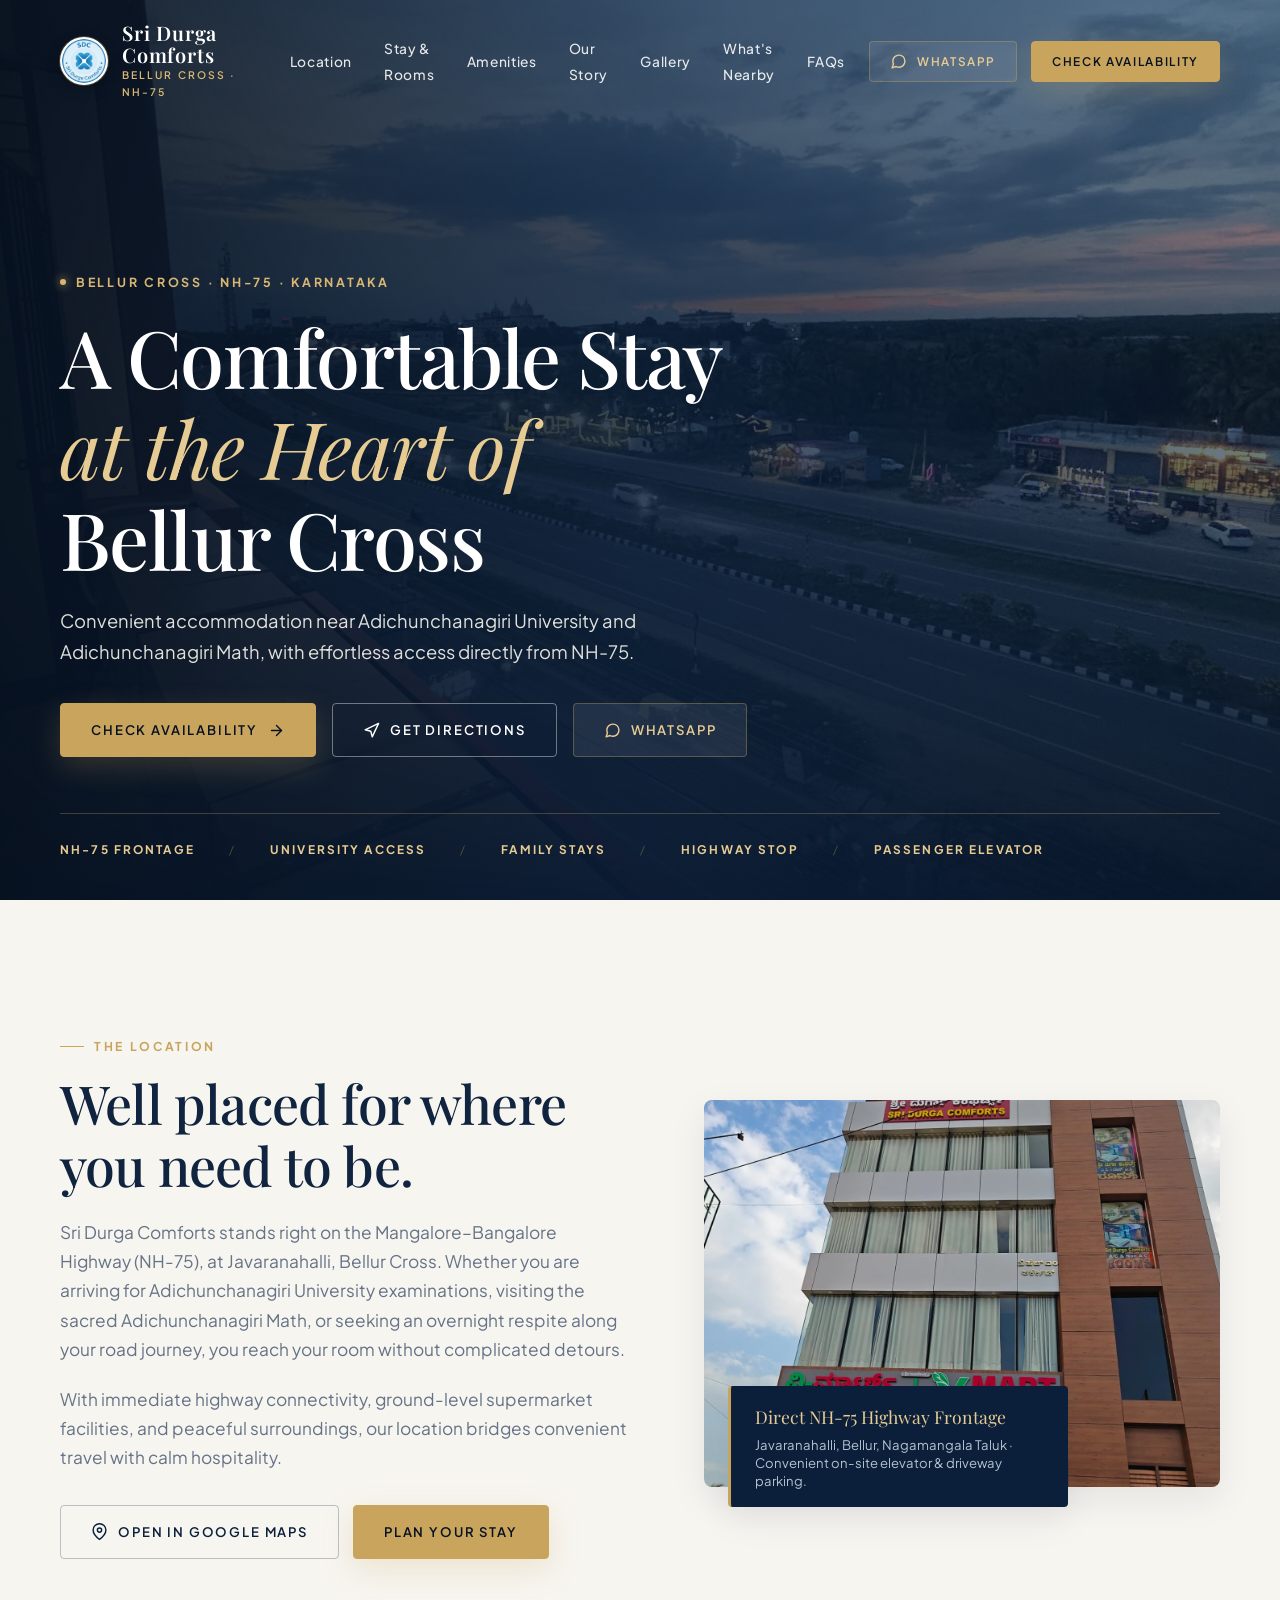
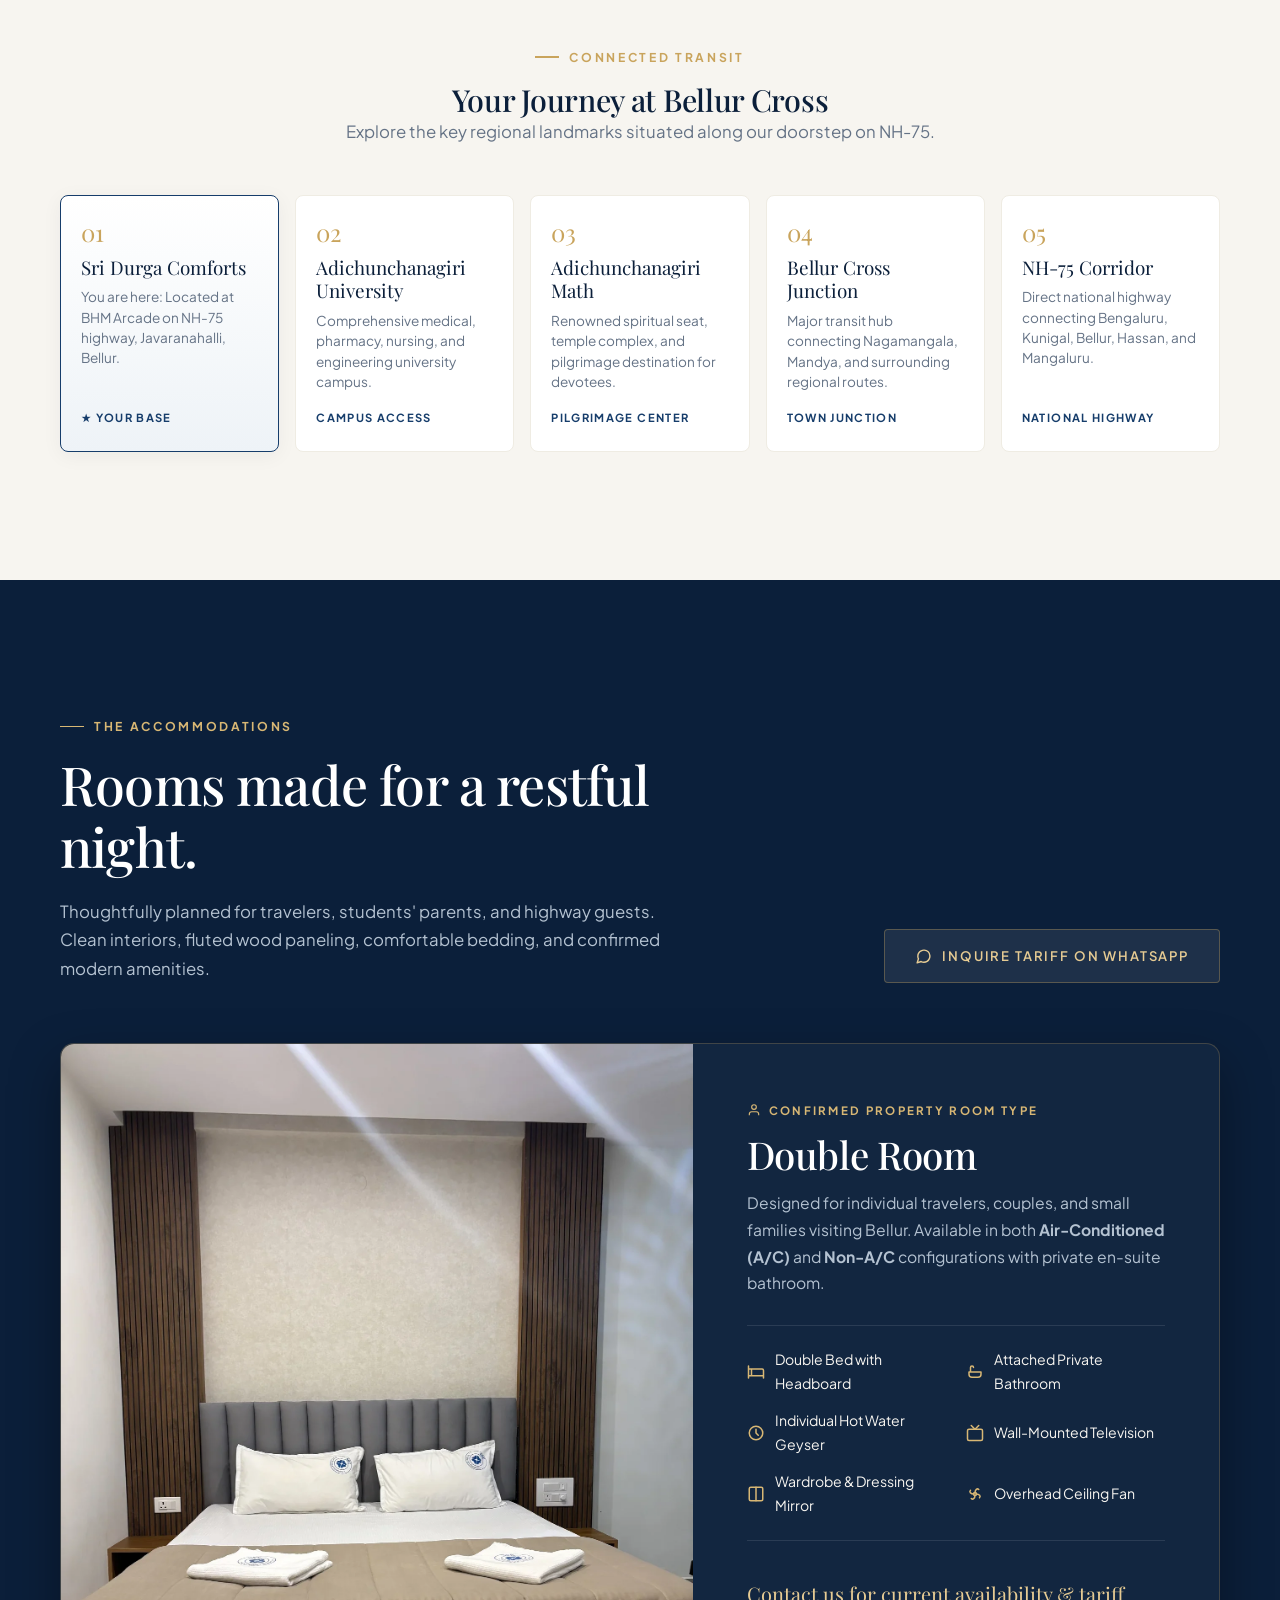
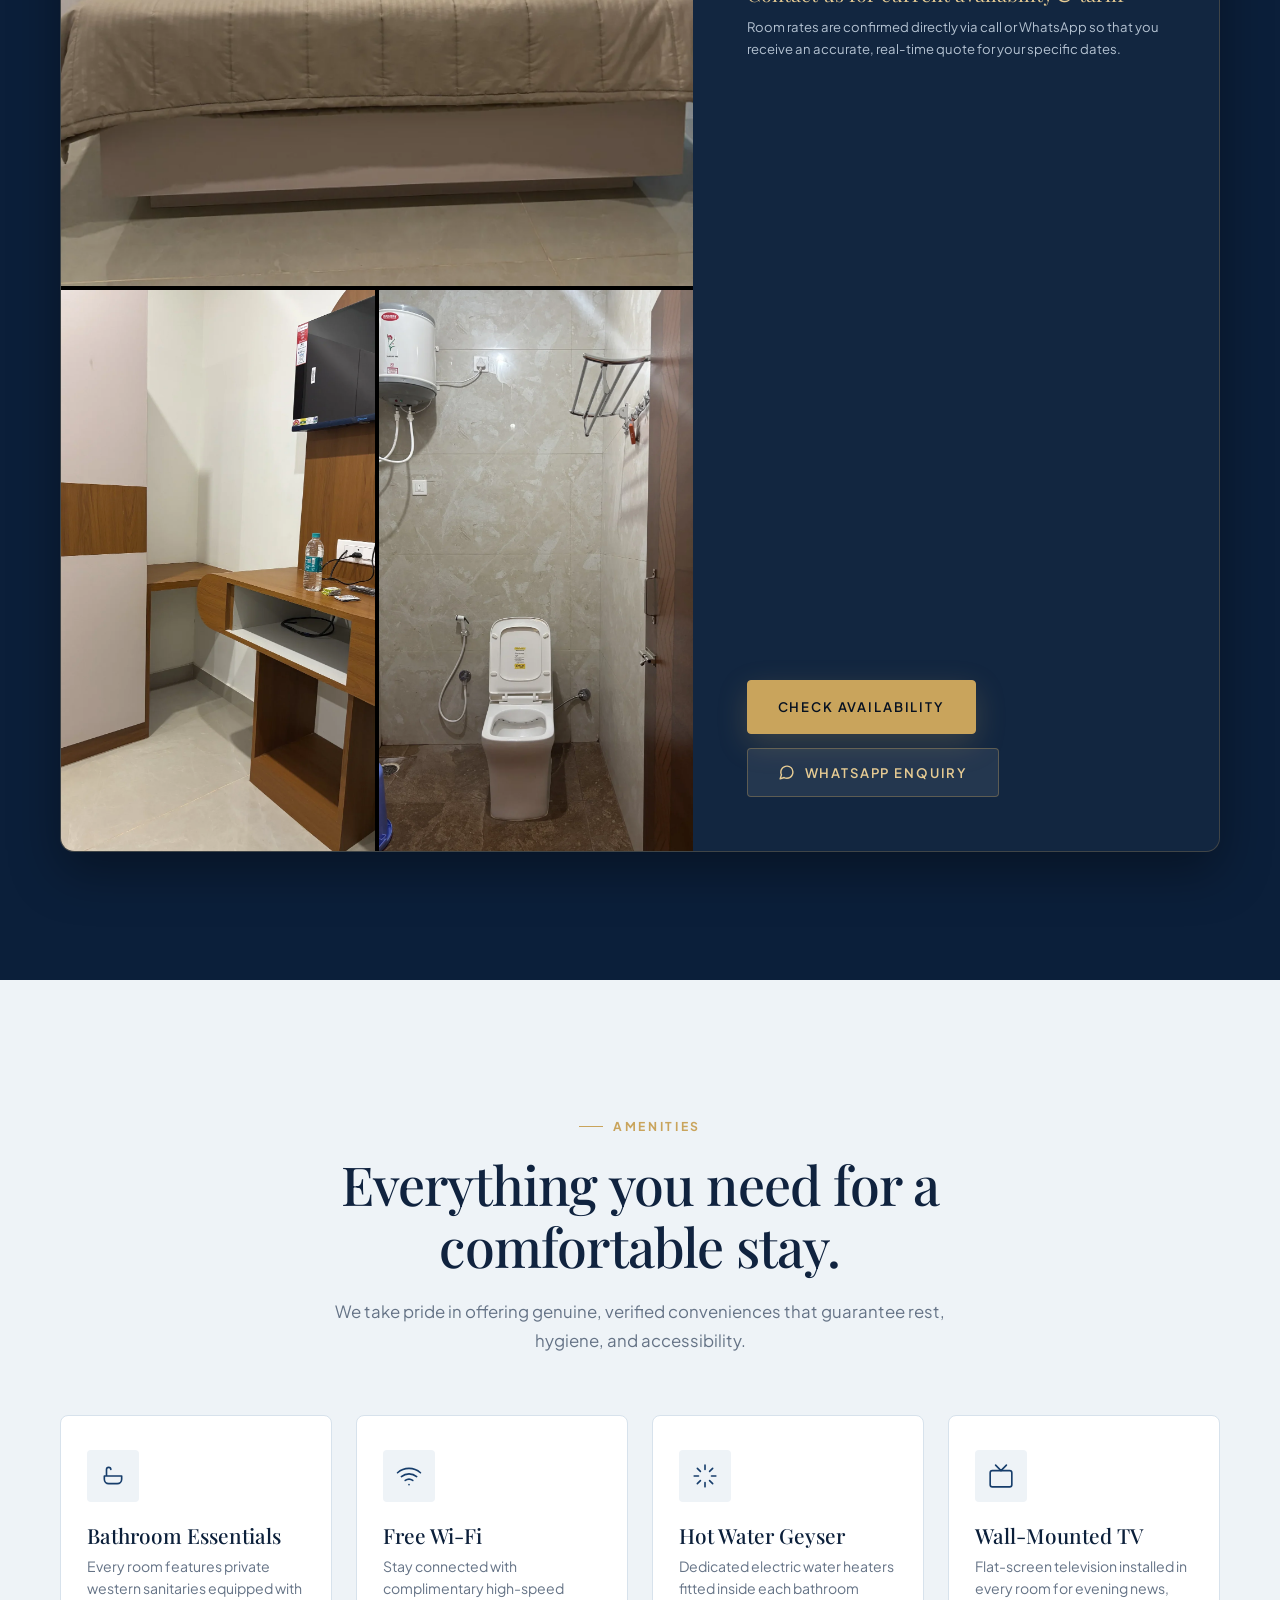
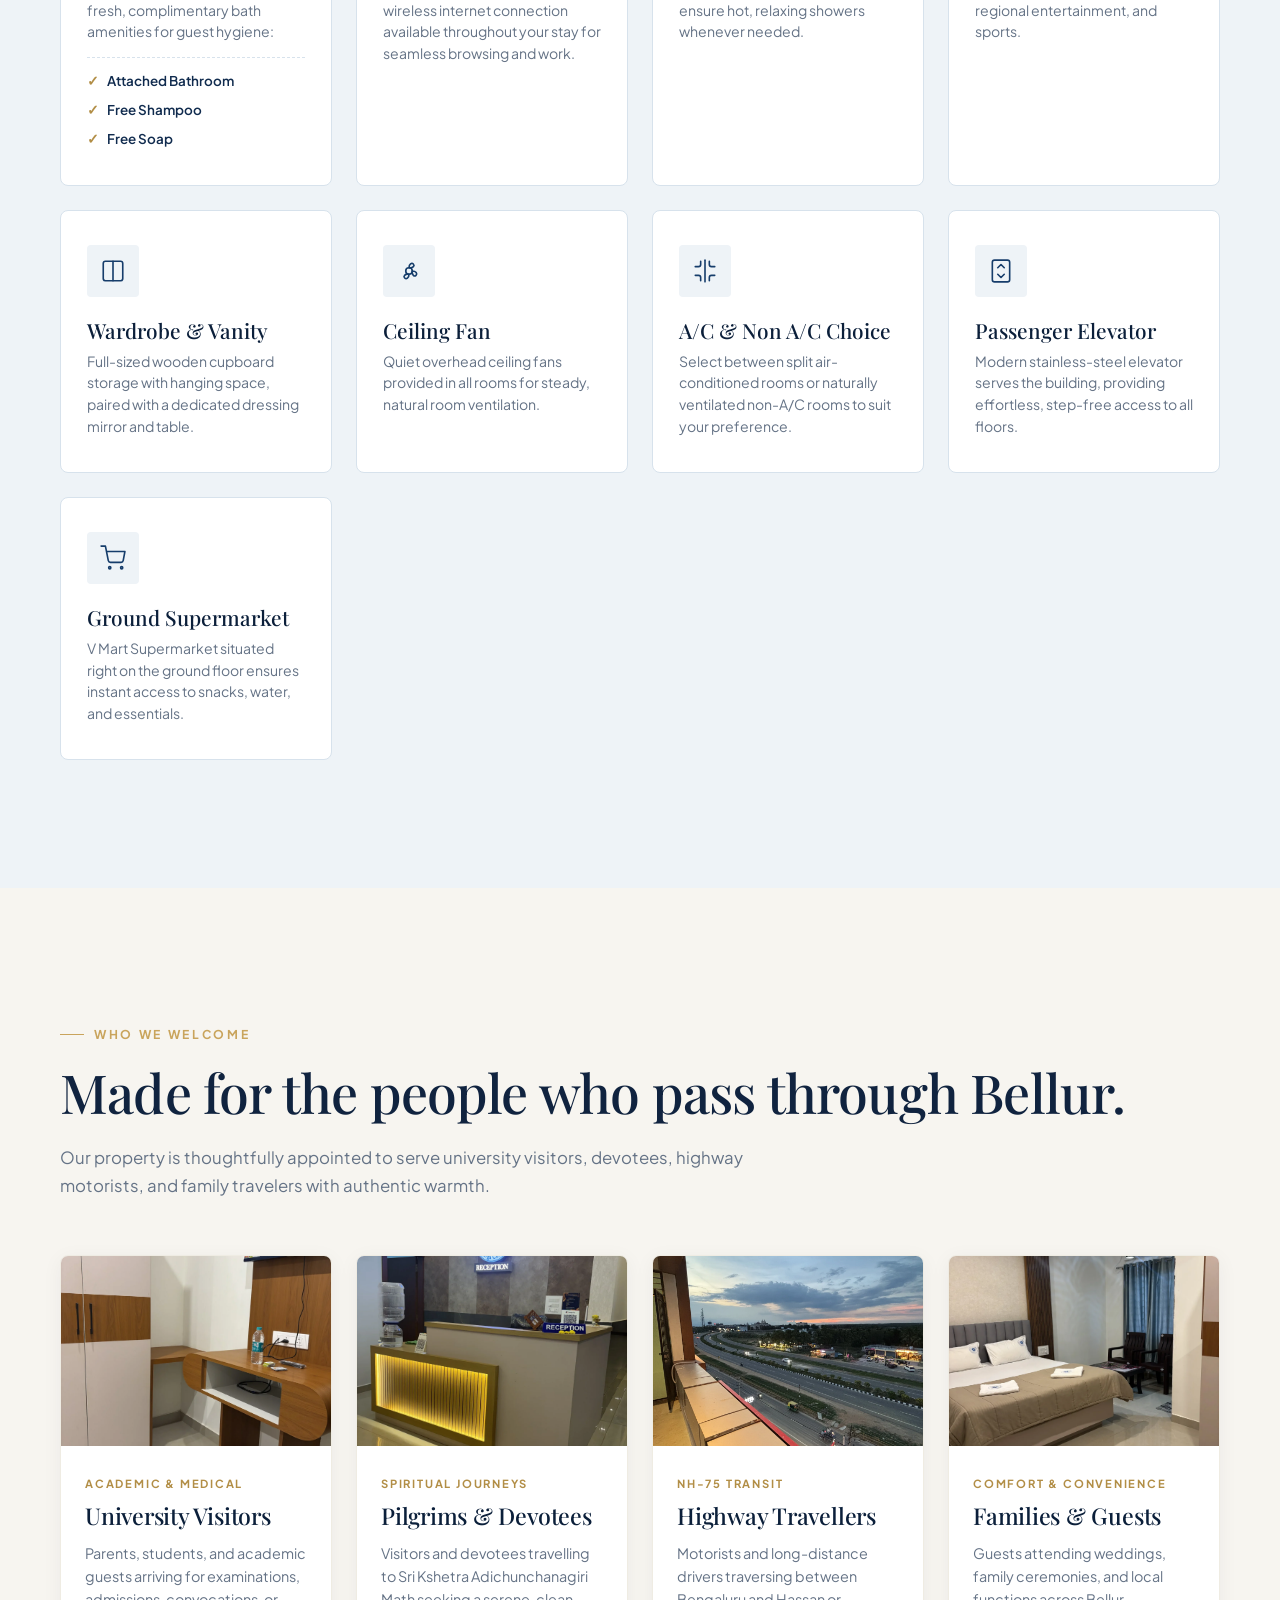
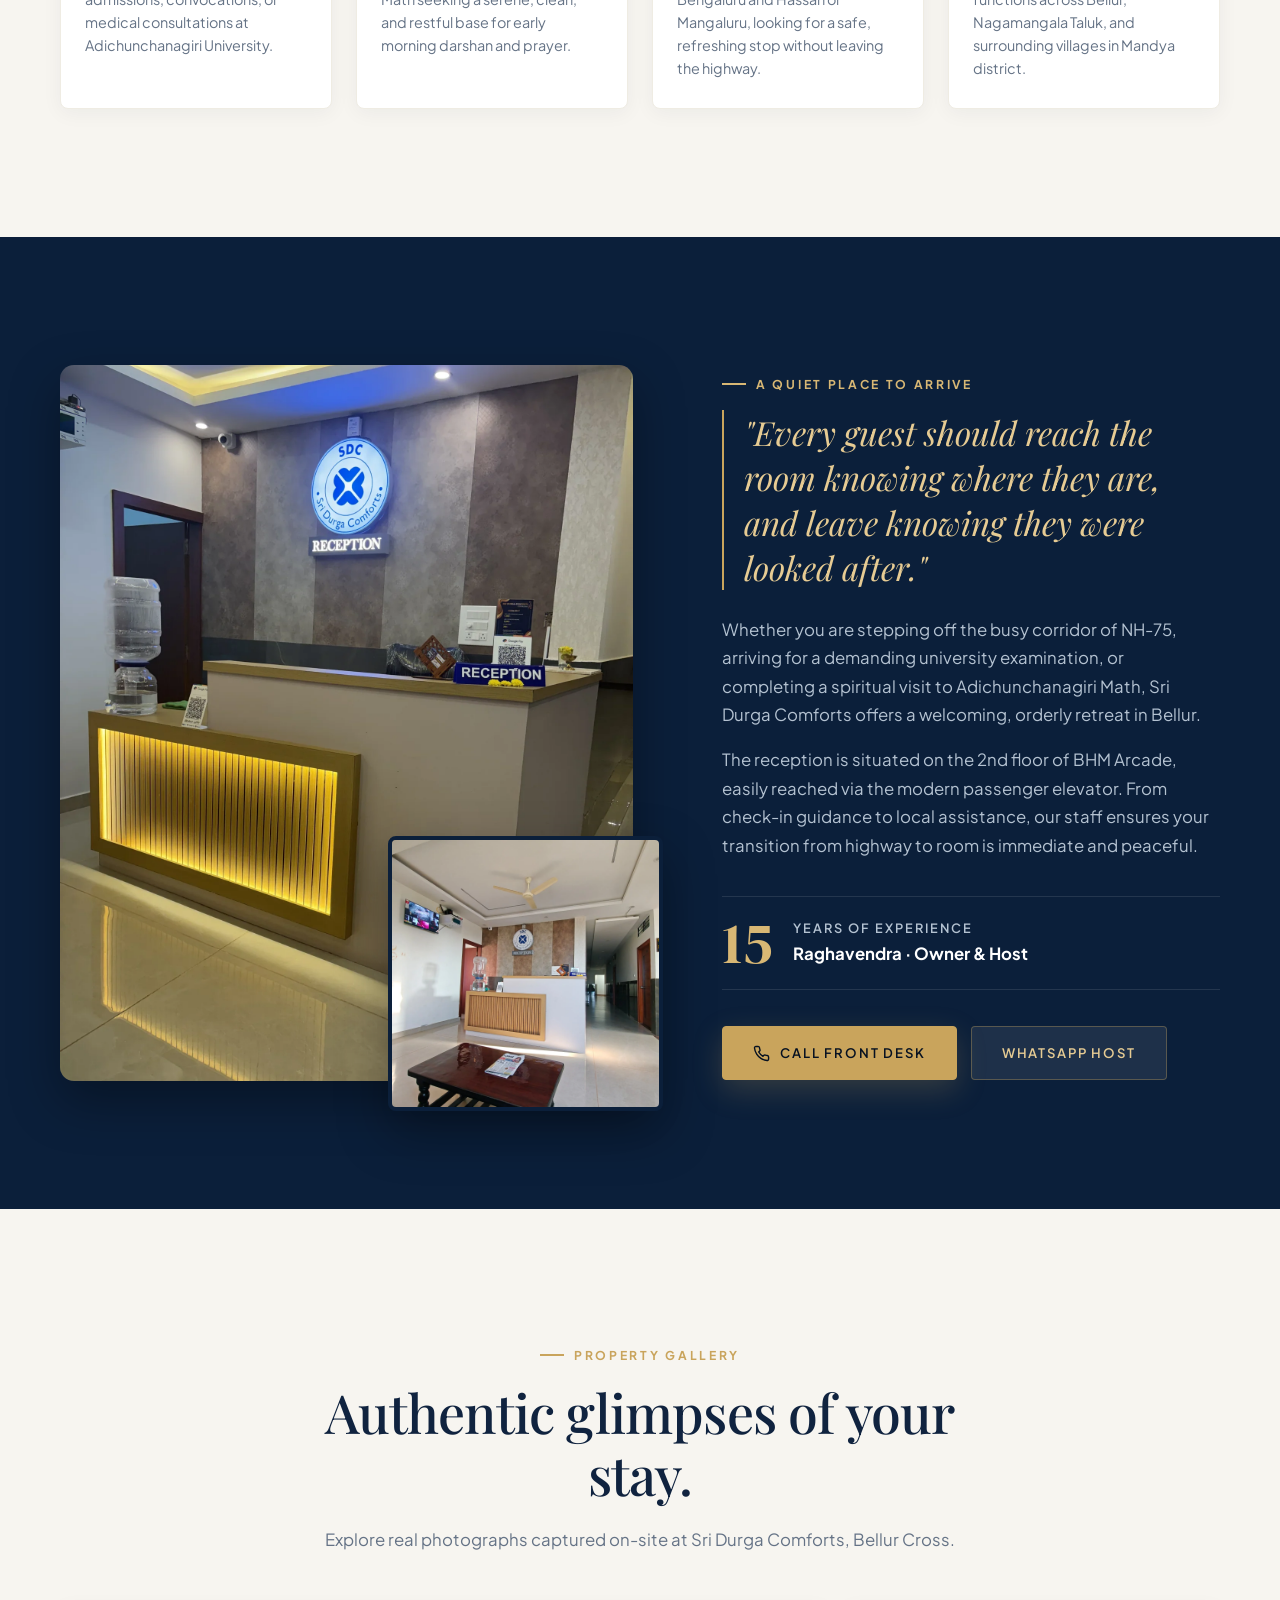
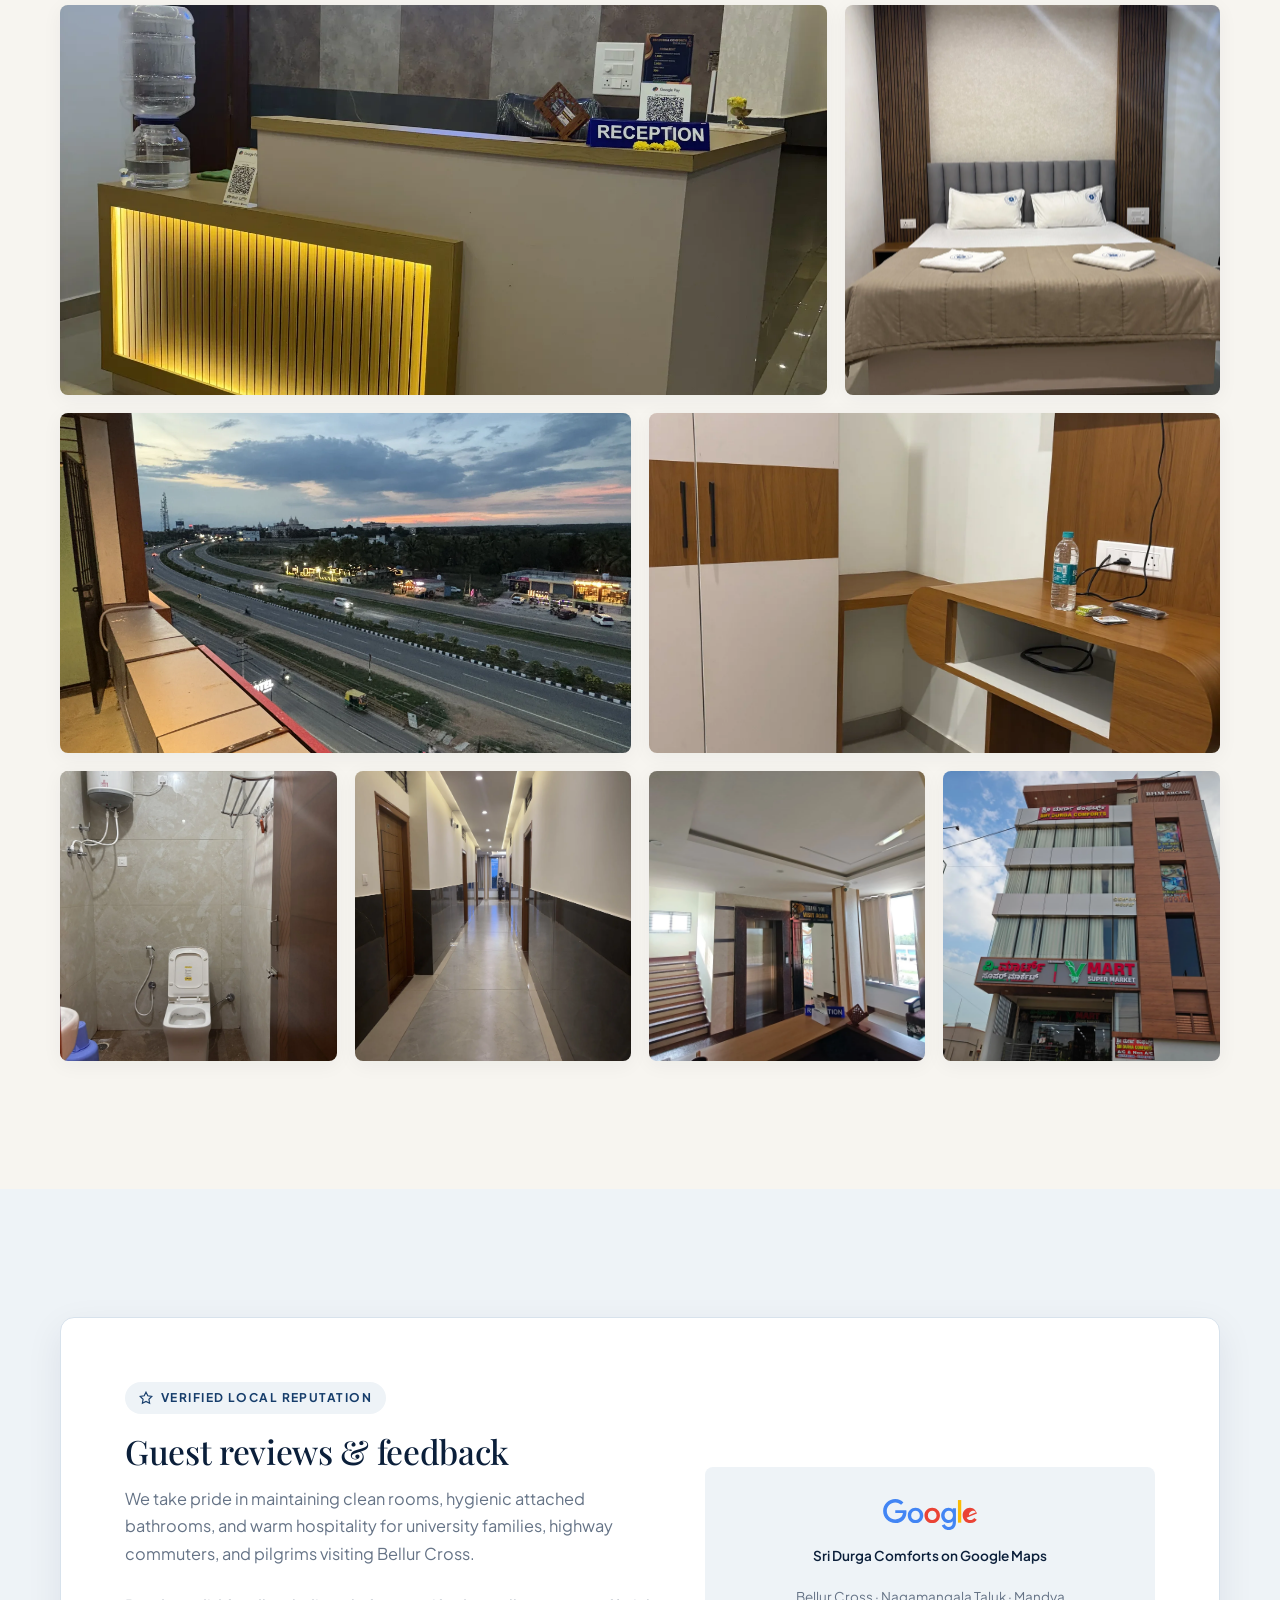
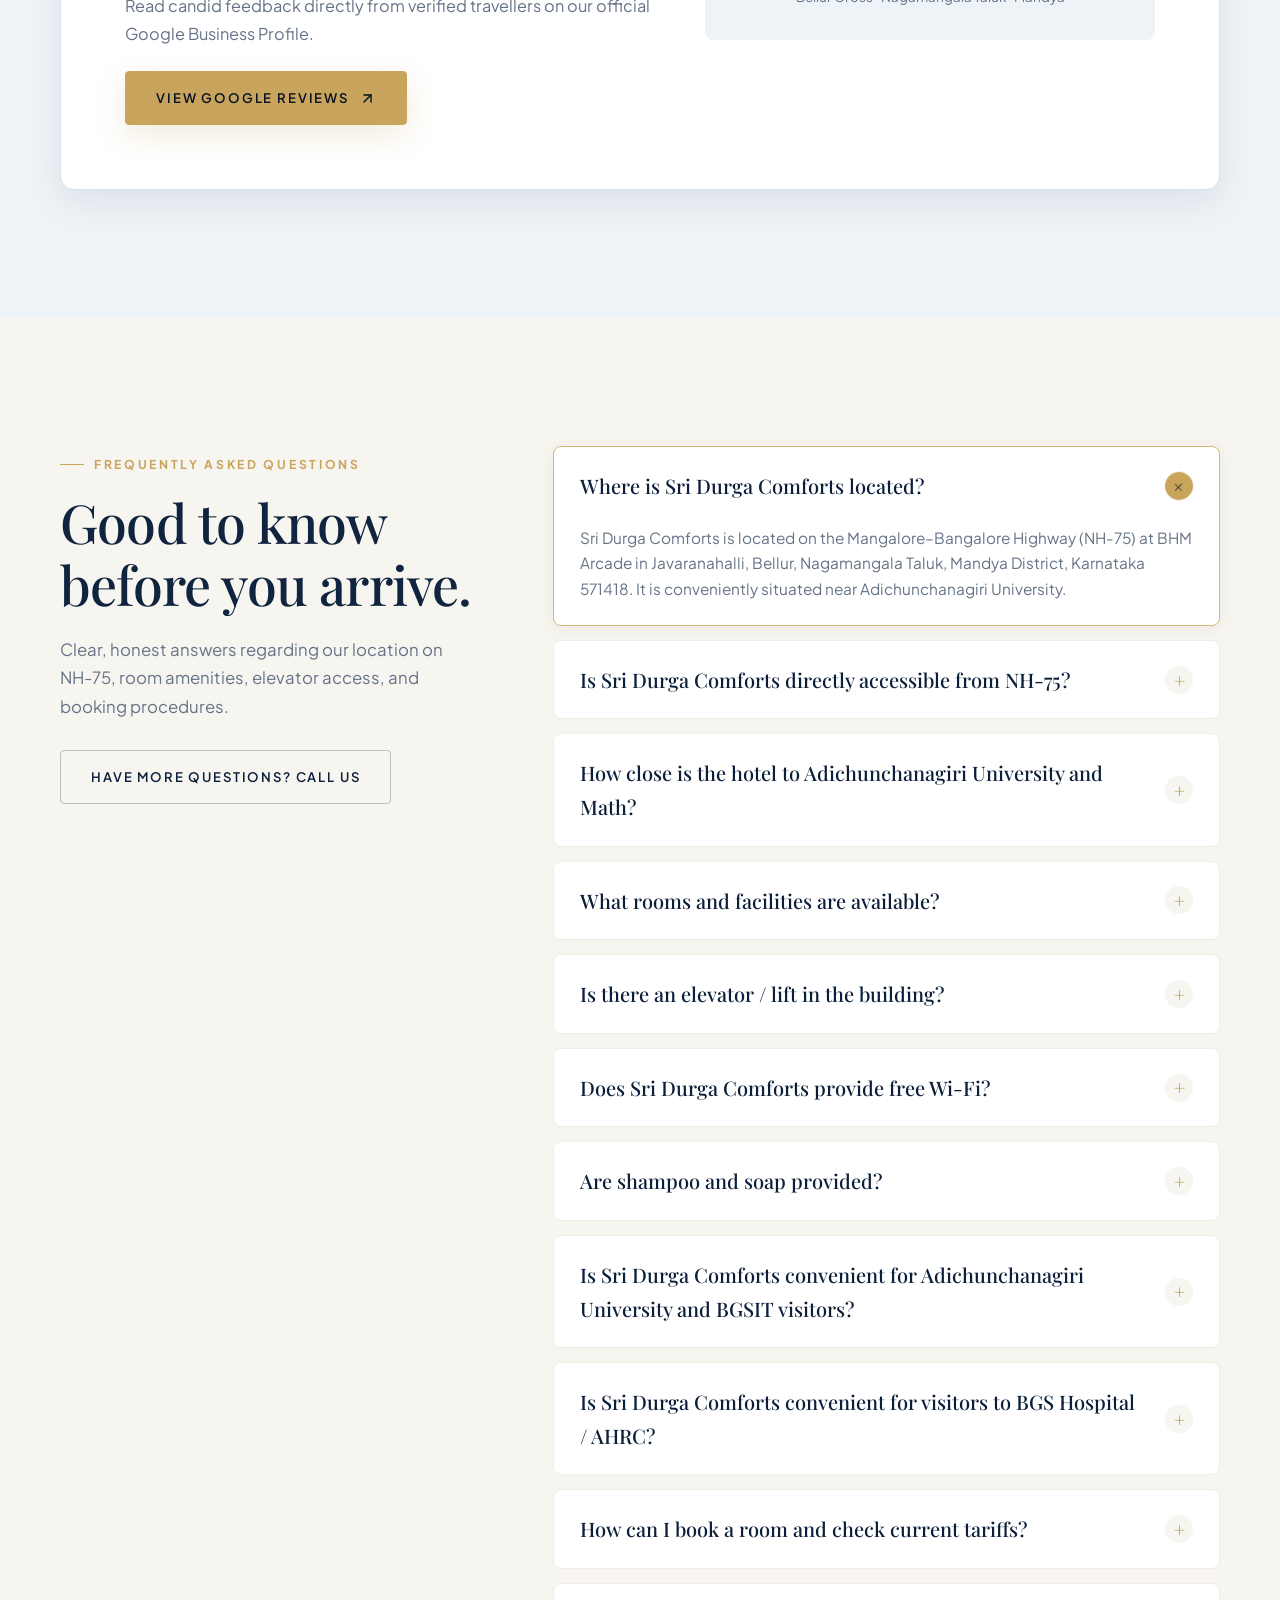
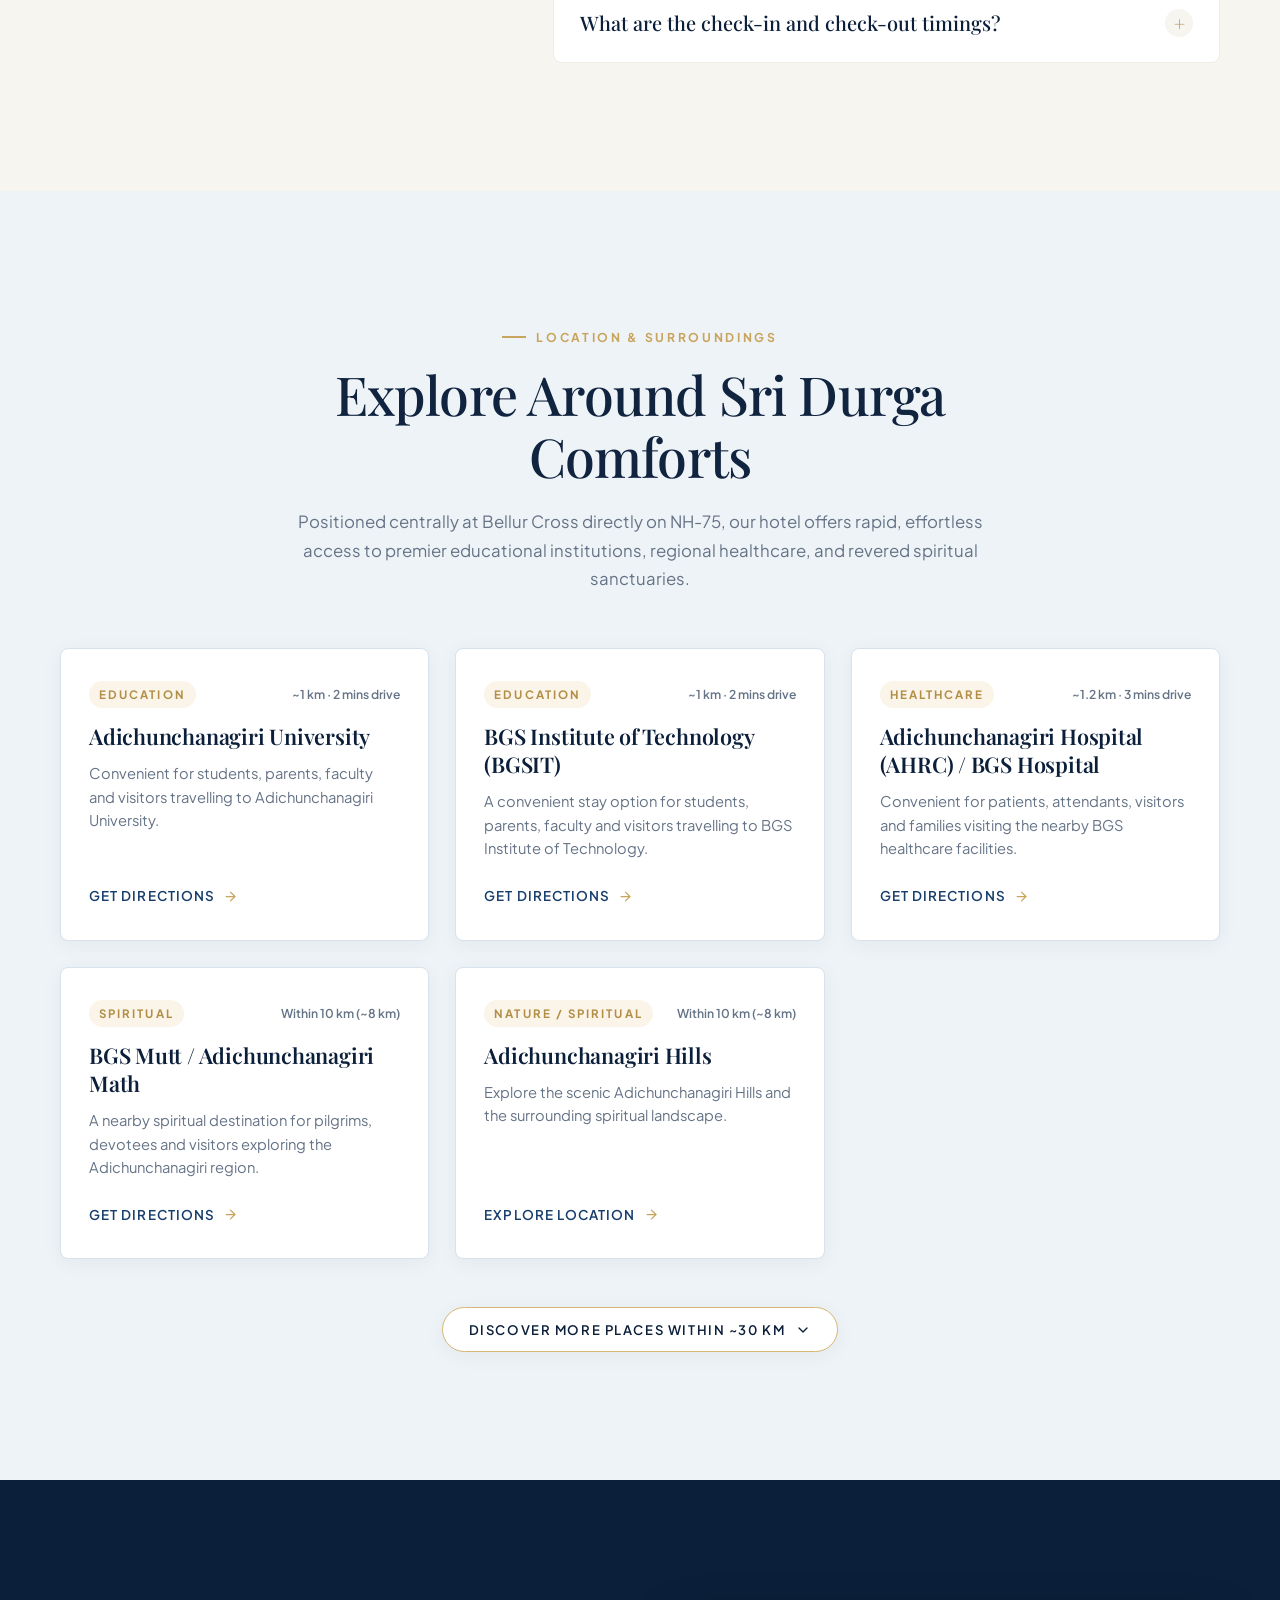
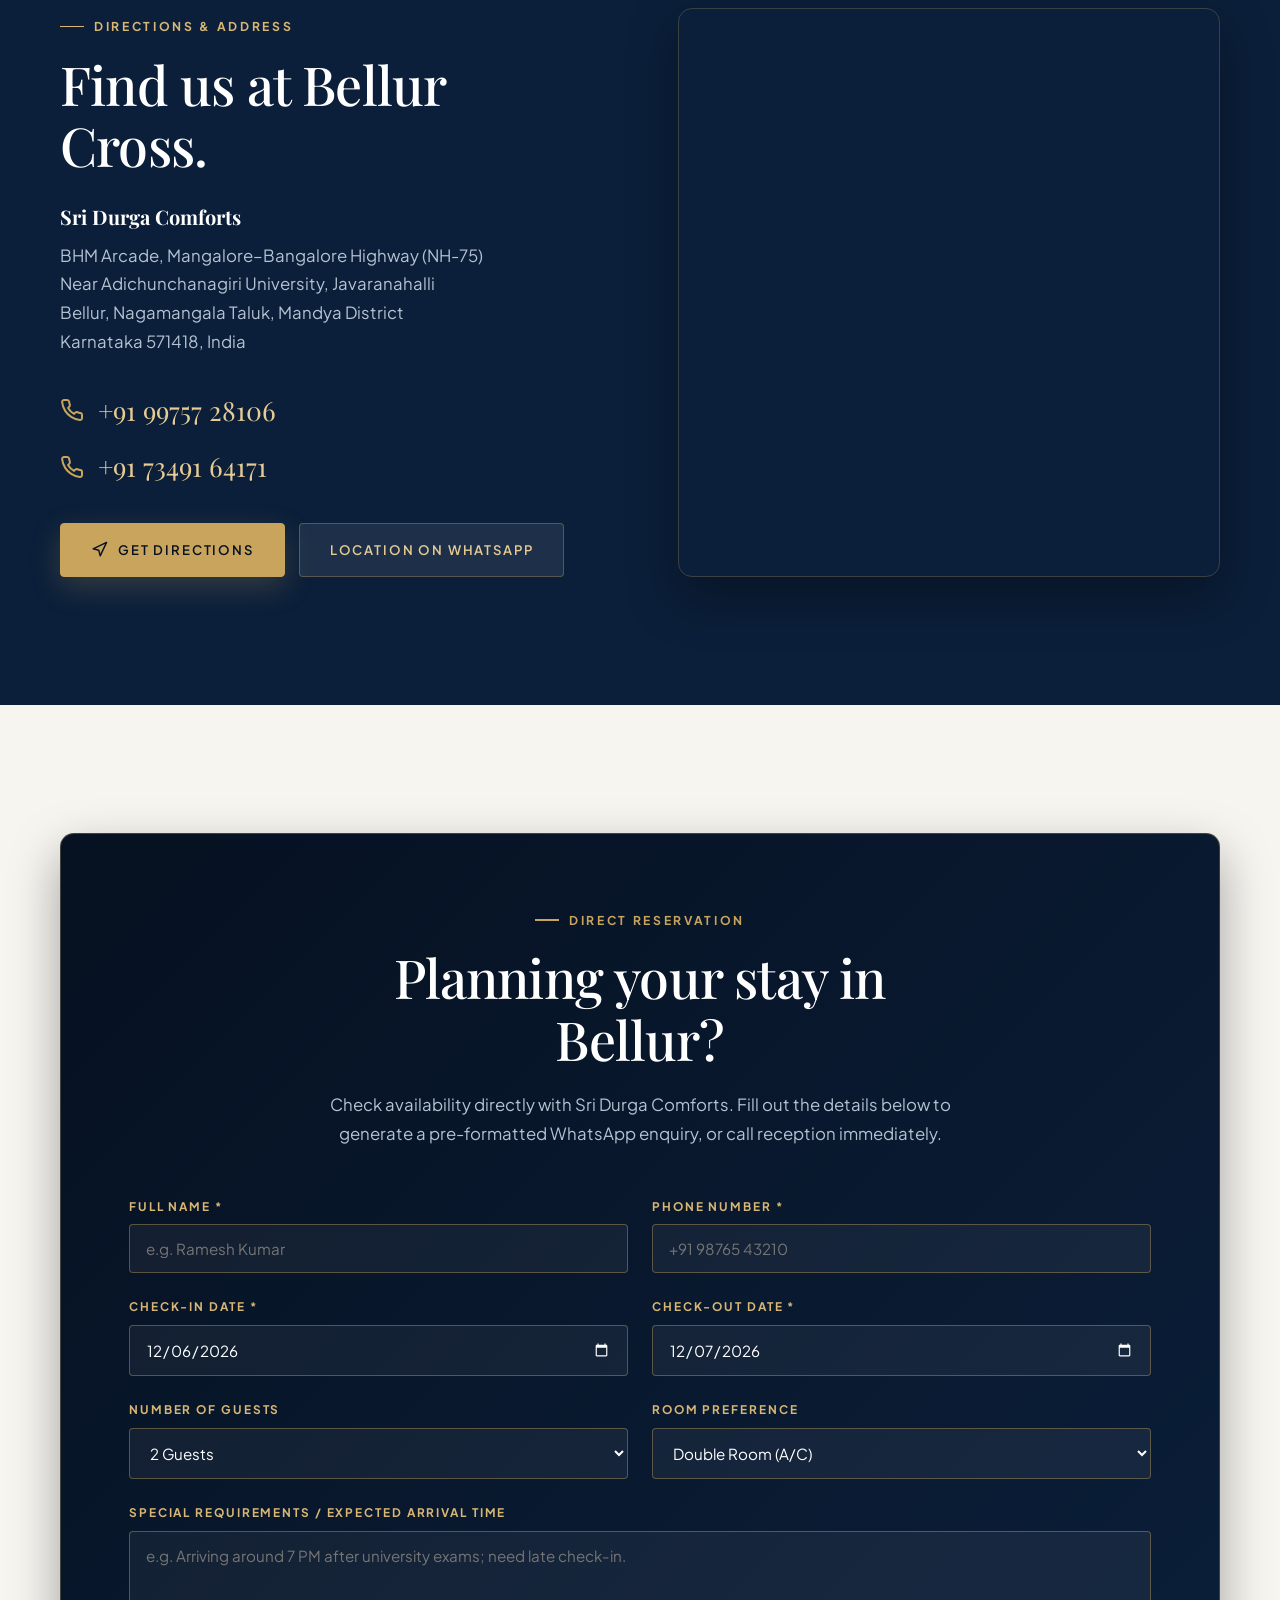
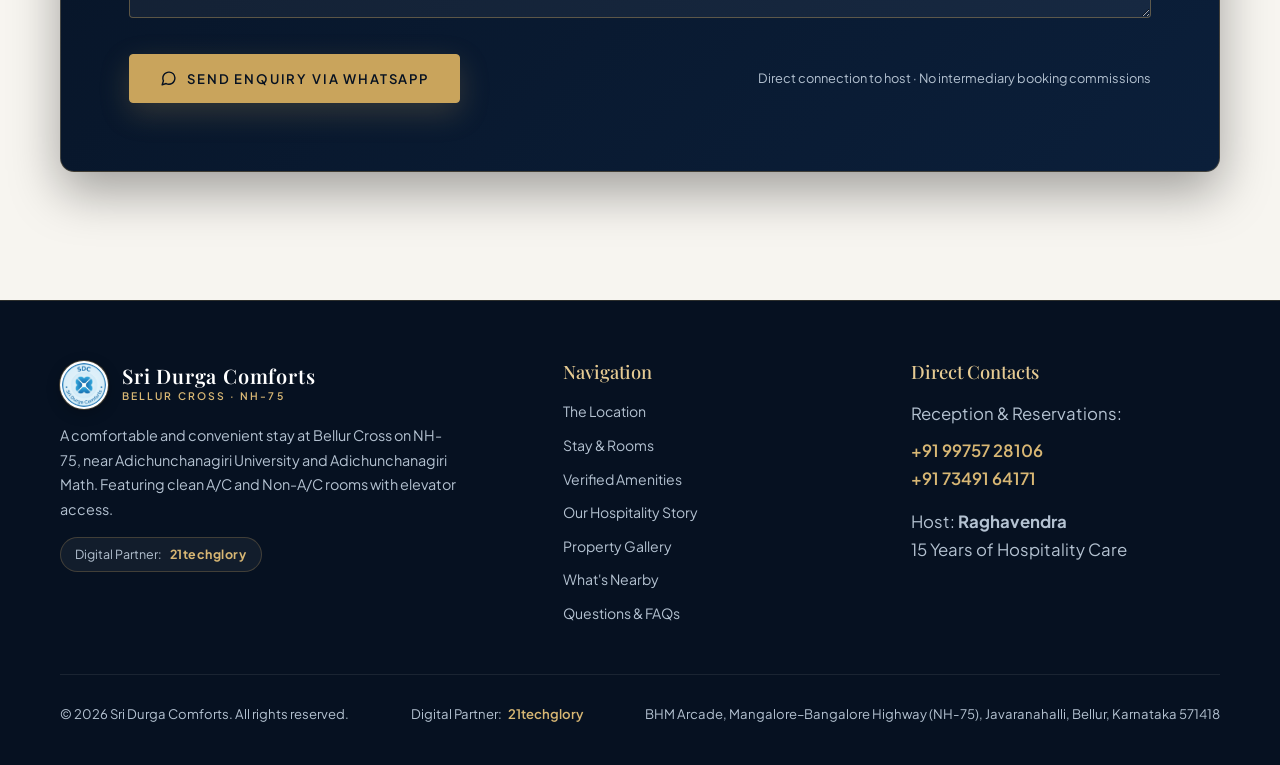
==== commit 4f9a50ca: "Enhance Sri Durga Comforts conversion and mobile UX" ====
--- a/Sri Durga Comforts.html
+++ b/Sri Durga Comforts.html
@@ -38,7 +38,7 @@
   <link rel="apple-touch-icon" sizes="180x180" href="apple-touch-icon.png">
 
   <!-- Stylesheet -->
-  <link rel="stylesheet" href="assets/css/styles.css">
+  <link rel="stylesheet" href="assets/css/styles.css?v=2.1">
 
   <!-- Preload Critical Hero Image -->
   <link rel="preload" as="image" href="assets/images/hero-highway-dusk.webp" type="image/webp">
@@ -77,6 +77,21 @@
           },
           {
             "@type": "LocationFeatureSpecification",
+            "name": "Free Wi-Fi",
+            "value": true
+          },
+          {
+            "@type": "LocationFeatureSpecification",
+            "name": "Free Shampoo",
+            "value": true
+          },
+          {
+            "@type": "LocationFeatureSpecification",
+            "name": "Free Soap",
+            "value": true
+          },
+          {
+            "@type": "LocationFeatureSpecification",
             "name": "Flat-Screen Television",
             "value": true
           },
@@ -112,6 +127,38 @@
             "acceptedAnswer": {
               "@type": "Answer",
               "text": "Sri Durga Comforts is located on the Mangalore–Bangalore Highway (NH-75), near Adichunchanagiri University at Javaranahalli, Bellur, Nagamangala Taluk, Mandya District, Karnataka 571418."
+            }
+          },
+          {
+            "@type": "Question",
+            "name": "Does Sri Durga Comforts provide free Wi-Fi?",
+            "acceptedAnswer": {
+              "@type": "Answer",
+              "text": "Yes, complimentary high-speed Free Wi-Fi is available across all guest rooms and public areas for seamless connectivity."
+            }
+          },
+          {
+            "@type": "Question",
+            "name": "Are shampoo and soap provided?",
+            "acceptedAnswer": {
+              "@type": "Answer",
+              "text": "Yes, complimentary Free Shampoo and Free Soap are provided in every attached bathroom for personal hygiene and comfort."
+            }
+          },
+          {
+            "@type": "Question",
+            "name": "Is Sri Durga Comforts convenient for Adichunchanagiri University and BGSIT visitors?",
+            "acceptedAnswer": {
+              "@type": "Answer",
+              "text": "Yes, Sri Durga Comforts is located on NH-75 at Bellur Cross, approximately 1 km (around 2 minutes drive) from Adichunchanagiri University and BGS Institute of Technology (BGSIT)."
+            }
+          },
+          {
+            "@type": "Question",
+            "name": "Is Sri Durga Comforts convenient for visitors to BGS Hospital / AHRC?",
+            "acceptedAnswer": {
+              "@type": "Answer",
+              "text": "Yes, the property is situated approximately 1.2 km from Adichunchanagiri Hospital and Research Centre (BGS Hospital), making it very convenient for patients, attendants, visiting students, and families."
             }
           },
           {
@@ -183,6 +230,7 @@
           <li><a href="#amenities">Amenities</a></li>
           <li><a href="#hospitality">Our Story</a></li>
           <li><a href="#gallery">Gallery</a></li>
+          <li><a href="#nearby">What's Nearby</a></li>
           <li><a href="#faqs">FAQs</a></li>
         </ul>
       </nav>
@@ -224,6 +272,7 @@
       <li><a href="#amenities">Amenities <span>→</span></a></li>
       <li><a href="#hospitality">Our Story & Reception <span>→</span></a></li>
       <li><a href="#gallery">Property Gallery <span>→</span></a></li>
+      <li><a href="#nearby">What's Nearby <span>→</span></a></li>
       <li><a href="#reviews">Guest Reviews <span>→</span></a></li>
       <li><a href="#faqs">Questions & FAQs <span>→</span></a></li>
       <li><a href="#booking">Book Directly <span>→</span></a></li>
@@ -377,7 +426,7 @@
 
   <!-- ==========================================================================
        SECTION 2 — STAY & ROOMS
-       ========================================================================== */ -->
+       ========================================================================== -->
   <section class="section section--navy" id="stay">
     <div class="container">
       <div class="rooms-intro">
@@ -478,16 +527,30 @@
       </div>
 
       <div class="amenities-grid">
-        <!-- 1. Bathroom -->
+        <!-- 1. Bathroom Essentials -->
         <div class="amenity-card">
           <div class="amenity-icon-wrap">
             <svg viewBox="0 0 24 24"><path d="M4 12h16v3a4 4 0 0 1-4 4H8a4 4 0 0 1-4-4zM6 12V6a2 2 0 0 1 4 0" stroke-linecap="round" stroke-linejoin="round"/></svg>
           </div>
-          <h4>Attached Bathroom</h4>
-          <p>Every room features a private western bathroom with ceramic marble-finish wall tiles and modern fittings.</p>
-        </div>
-
-        <!-- 2. Hot Water Geyser -->
+          <h4>Bathroom Essentials</h4>
+          <p>Every room features private western sanitaries equipped with fresh, complimentary bath amenities for guest hygiene:</p>
+          <ul class="amenity-sublist">
+            <li>Attached Bathroom</li>
+            <li>Free Shampoo</li>
+            <li>Free Soap</li>
+          </ul>
+        </div>
+
+        <!-- 2. Free Wi-Fi -->
+        <div class="amenity-card">
+          <div class="amenity-icon-wrap">
+            <svg viewBox="0 0 24 24"><path d="M5 12.55a11 11 0 0 1 14.08 0M1.42 9a16 16 0 0 1 21.16 0M8.53 16.11a6 6 0 0 1 6.95 0M12 20h.01" stroke-linecap="round" stroke-linejoin="round"/></svg>
+          </div>
+          <h4>Free Wi-Fi</h4>
+          <p>Stay connected with complimentary high-speed wireless internet connection available throughout your stay for seamless browsing and work.</p>
+        </div>
+
+        <!-- 3. Hot Water Geyser -->
         <div class="amenity-card">
           <div class="amenity-icon-wrap">
             <svg viewBox="0 0 24 24"><path d="M12 2v4M12 18v4M4.93 4.93l2.83 2.83M16.24 16.24l2.83 2.83M2 12h4M18 12h4M4.93 19.07l2.83-2.83M16.24 7.76l2.83-2.83" stroke-linecap="round" stroke-linejoin="round"/></svg>
@@ -496,7 +559,7 @@
           <p>Dedicated electric water heaters fitted inside each bathroom ensure hot, relaxing showers whenever needed.</p>
         </div>
 
-        <!-- 3. Television -->
+        <!-- 4. Television -->
         <div class="amenity-card">
           <div class="amenity-icon-wrap">
             <svg viewBox="0 0 24 24"><rect x="2" y="7" width="20" height="15" rx="2" ry="2" stroke-linecap="round" stroke-linejoin="round"/><polyline points="17 2 12 7 7 2" stroke-linecap="round" stroke-linejoin="round"/></svg>
@@ -505,7 +568,7 @@
           <p>Flat-screen television installed in every room for evening news, regional entertainment, and sports.</p>
         </div>
 
-        <!-- 4. Wardrobe & Vanity -->
+        <!-- 5. Wardrobe & Vanity -->
         <div class="amenity-card">
           <div class="amenity-icon-wrap">
             <svg viewBox="0 0 24 24"><rect x="3" y="3" width="18" height="18" rx="2" stroke-linecap="round" stroke-linejoin="round"/><line x1="12" y1="3" x2="12" y2="21" stroke-linecap="round" stroke-linejoin="round"/></svg>
@@ -514,16 +577,16 @@
           <p>Full-sized wooden cupboard storage with hanging space, paired with a dedicated dressing mirror and table.</p>
         </div>
 
-        <!-- 5. Overhead Ceiling Fan -->
+        <!-- 6. Overhead Ceiling Fan -->
         <div class="amenity-card">
           <div class="amenity-icon-wrap">
-            <svg viewBox="0 0 24 24"><circle cx="12" cy="12" r="3" stroke-linecap="round" stroke-linejoin="round"/><path d="M12 9c0-3.5 2.5-5 4-3.5s0 4-4 3.5zM15 12c3.5 0 5 2.5 3.5 4s-4 0-3.5-4zM12 15c0 3.5-2.5 5-4 3.5s0-4 4-3.5zM9 12c-3.5 0-5-2.5-3.5-4s4 0 3.5 4z" stroke-linecap="round" stroke-linejoin="round"/></svg>
+            <svg viewBox="0 0 24 24"><circle cx="12" cy="12" r="3" stroke-linecap="round" stroke-linejoin="round"/><path d="M12 9c0-3.5 2.5-5 4-3.5s0 4-4 3.5zM15 12c3.5 0 5 2.5 3.5 4s-4 0-3.5-4zM12 15c0 3.5-2.5 5-4 3.5s0-4 4-3.5zM9 12c-3.5-5-2.5-3.5-4s4 0 3.5 4z" stroke-linecap="round" stroke-linejoin="round"/></svg>
           </div>
           <h4>Ceiling Fan</h4>
           <p>Quiet overhead ceiling fans provided in all rooms for steady, natural room ventilation.</p>
         </div>
 
-        <!-- 6. AC / Non-AC Choice -->
+        <!-- 7. AC / Non-AC Choice -->
         <div class="amenity-card">
           <div class="amenity-icon-wrap">
             <svg viewBox="0 0 24 24"><path d="M8 3v3a2 2 0 0 1-2 2H3m18 0h-3a2 2 0 0 1-2-2V3m0 18v-3a2 2 0 0 1 2-2h3M3 16h3a2 2 0 0 1 2 2v3" stroke-linecap="round" stroke-linejoin="round"/><line x1="12" y1="2" x2="12" y2="22" stroke-linecap="round" stroke-linejoin="round"/></svg>
@@ -532,7 +595,7 @@
           <p>Select between split air-conditioned rooms or naturally ventilated non-A/C rooms to suit your preference.</p>
         </div>
 
-        <!-- 7. Passenger Elevator -->
+        <!-- 8. Passenger Elevator -->
         <div class="amenity-card">
           <div class="amenity-icon-wrap">
             <svg viewBox="0 0 24 24"><rect x="4" y="2" width="16" height="20" rx="2" stroke-linecap="round" stroke-linejoin="round"/><polyline points="9 9 12 6 15 9" stroke-linecap="round" stroke-linejoin="round"/><polyline points="9 15 12 18 15 15" stroke-linecap="round" stroke-linejoin="round"/></svg>
@@ -541,7 +604,7 @@
           <p>Modern stainless-steel elevator serves the building, providing effortless, step-free access to all floors.</p>
         </div>
 
-        <!-- 8. Highway Frontage & Supermarket -->
+        <!-- 9. Ground Supermarket -->
         <div class="amenity-card">
           <div class="amenity-icon-wrap">
             <svg viewBox="0 0 24 24"><circle cx="9" cy="21" r="1"/><circle cx="20" cy="21" r="1"/><path d="M1 1h4l2.68 13.39a2 2 0 0 0 2 1.61h9.72a2 2 0 0 0 2-1.61L23 6H6" stroke-linecap="round" stroke-linejoin="round"/></svg>
@@ -893,7 +956,51 @@
             </div>
           </details>
 
-          <!-- FAQ 6 -->
+          <!-- FAQ 6: Free Wi-Fi -->
+          <details class="faq-item">
+            <summary class="faq-question">
+              <span>Does Sri Durga Comforts provide free Wi-Fi?</span>
+              <span class="faq-icon" aria-hidden="true">+</span>
+            </summary>
+            <div class="faq-answer">
+              Yes, complimentary high-speed Free Wi-Fi is available across all guest rooms and public areas for seamless browsing and work.
+            </div>
+          </details>
+
+          <!-- FAQ 7: Free Shampoo & Soap -->
+          <details class="faq-item">
+            <summary class="faq-question">
+              <span>Are shampoo and soap provided?</span>
+              <span class="faq-icon" aria-hidden="true">+</span>
+            </summary>
+            <div class="faq-answer">
+              Yes, complimentary Free Shampoo and Free Soap are provided in every attached bathroom for personal hygiene and comfort.
+            </div>
+          </details>
+
+          <!-- FAQ 8: University & BGSIT -->
+          <details class="faq-item">
+            <summary class="faq-question">
+              <span>Is Sri Durga Comforts convenient for Adichunchanagiri University and BGSIT visitors?</span>
+              <span class="faq-icon" aria-hidden="true">+</span>
+            </summary>
+            <div class="faq-answer">
+              Yes, Sri Durga Comforts is located on NH-75 at Bellur Cross, approximately 1 km (around 2 minutes drive) from Adichunchanagiri University and BGS Institute of Technology (BGSIT).
+            </div>
+          </details>
+
+          <!-- FAQ 9: Hospital / AHRC -->
+          <details class="faq-item">
+            <summary class="faq-question">
+              <span>Is Sri Durga Comforts convenient for visitors to BGS Hospital / AHRC?</span>
+              <span class="faq-icon" aria-hidden="true">+</span>
+            </summary>
+            <div class="faq-answer">
+              Yes, the property is situated approximately 1.2 km from Adichunchanagiri Hospital and Research Centre (BGS Hospital), making it very convenient for patients, attendants, visiting students, and families.
+            </div>
+          </details>
+
+          <!-- FAQ 10 -->
           <details class="faq-item">
             <summary class="faq-question">
               <span>How can I book a room and check current tariffs?</span>
@@ -904,7 +1011,7 @@
             </div>
           </details>
 
-          <!-- FAQ 7 -->
+          <!-- FAQ 11 -->
           <details class="faq-item">
             <summary class="faq-question">
               <span>What are the check-in and check-out timings?</span>
@@ -914,6 +1021,196 @@
               Please inform us of your expected arrival time when you call or message on WhatsApp. We provide flexible assistance based on daily occupancy and room preparation.
             </div>
           </details>
+        </div>
+      </div>
+    </div>
+  </section>
+
+  <!-- ==========================================================================
+       SECTION 9.5 — WHAT'S NEARBY / EXPLORE AROUND SRI DURGA COMFORTS
+       ========================================================================== -->
+  <section class="section section--blue-grey" id="nearby">
+    <div class="container">
+      <div class="nearby-intro">
+        <span class="eyebrow">Location & Surroundings</span>
+        <h2>Explore Around Sri Durga Comforts</h2>
+        <p>
+          Positioned centrally at Bellur Cross directly on NH-75, our hotel offers rapid, effortless access to premier educational institutions, regional healthcare, and revered spiritual sanctuaries.
+        </p>
+      </div>
+
+      <!-- Mandatory Featured Key Places -->
+      <div class="nearby-grid">
+        <!-- 1. Adichunchanagiri University -->
+        <div class="nearby-card">
+          <div>
+            <div class="nearby-card__top">
+              <span class="nearby-category">Education</span>
+              <span class="nearby-distance-tag">~1 km · 2 mins drive</span>
+            </div>
+            <h3>Adichunchanagiri University</h3>
+            <p class="nearby-desc">
+              Convenient for students, parents, faculty and visitors travelling to Adichunchanagiri University.
+            </p>
+          </div>
+          <a href="https://www.google.com/maps/dir/?api=1&destination=Adichunchanagiri+University+B.G.+Nagara" target="_blank" rel="noopener noreferrer" class="nearby-cta" aria-label="Get Directions to Adichunchanagiri University">
+            <span>Get Directions</span>
+            <svg viewBox="0 0 24 24" fill="none" stroke="currentColor" stroke-width="2" stroke-linecap="round" stroke-linejoin="round" aria-hidden="true"><line x1="5" y1="12" x2="19" y2="12"></line><polyline points="12 5 19 12 12 19"></polyline></svg>
+          </a>
+        </div>
+
+        <!-- 2. BGS Institute of Technology (BGSIT) -->
+        <div class="nearby-card">
+          <div>
+            <div class="nearby-card__top">
+              <span class="nearby-category">Education</span>
+              <span class="nearby-distance-tag">~1 km · 2 mins drive</span>
+            </div>
+            <h3>BGS Institute of Technology (BGSIT)</h3>
+            <p class="nearby-desc">
+              A convenient stay option for students, parents, faculty and visitors travelling to BGS Institute of Technology.
+            </p>
+          </div>
+          <a href="https://www.google.com/maps/dir/?api=1&destination=BGS+Institute+of+Technology+BGSIT+B.G.+Nagara" target="_blank" rel="noopener noreferrer" class="nearby-cta" aria-label="Get Directions to BGS Institute of Technology">
+            <span>Get Directions</span>
+            <svg viewBox="0 0 24 24" fill="none" stroke="currentColor" stroke-width="2" stroke-linecap="round" stroke-linejoin="round" aria-hidden="true"><line x1="5" y1="12" x2="19" y2="12"></line><polyline points="12 5 19 12 12 19"></polyline></svg>
+          </a>
+        </div>
+
+        <!-- 3. BGS Hospital / Adichunchanagiri Hospital -->
+        <div class="nearby-card">
+          <div>
+            <div class="nearby-card__top">
+              <span class="nearby-category">Healthcare</span>
+              <span class="nearby-distance-tag">~1.2 km · 3 mins drive</span>
+            </div>
+            <h3>Adichunchanagiri Hospital (AHRC) / BGS Hospital</h3>
+            <p class="nearby-desc">
+              Convenient for patients, attendants, visitors and families visiting the nearby BGS healthcare facilities.
+            </p>
+          </div>
+          <a href="https://www.google.com/maps/dir/?api=1&destination=Adichunchanagiri+Hospital+and+Research+Centre+B.G.+Nagara" target="_blank" rel="noopener noreferrer" class="nearby-cta" aria-label="Get Directions to Adichunchanagiri Hospital / BGS Hospital">
+            <span>Get Directions</span>
+            <svg viewBox="0 0 24 24" fill="none" stroke="currentColor" stroke-width="2" stroke-linecap="round" stroke-linejoin="round" aria-hidden="true"><line x1="5" y1="12" x2="19" y2="12"></line><polyline points="12 5 19 12 12 19"></polyline></svg>
+          </a>
+        </div>
+
+        <!-- 4. BGS Mutt / Adichunchanagiri Math -->
+        <div class="nearby-card">
+          <div>
+            <div class="nearby-card__top">
+              <span class="nearby-category">Spiritual</span>
+              <span class="nearby-distance-tag">Within 10 km (~8 km)</span>
+            </div>
+            <h3>BGS Mutt / Adichunchanagiri Math</h3>
+            <p class="nearby-desc">
+              A nearby spiritual destination for pilgrims, devotees and visitors exploring the Adichunchanagiri region.
+            </p>
+          </div>
+          <a href="https://www.google.com/maps/dir/?api=1&destination=Sri+Adichunchanagiri+Mahasamsthana+Math+Bellur" target="_blank" rel="noopener noreferrer" class="nearby-cta" aria-label="Get Directions to Adichunchanagiri Math">
+            <span>Get Directions</span>
+            <svg viewBox="0 0 24 24" fill="none" stroke="currentColor" stroke-width="2" stroke-linecap="round" stroke-linejoin="round" aria-hidden="true"><line x1="5" y1="12" x2="19" y2="12"></line><polyline points="12 5 19 12 12 19"></polyline></svg>
+          </a>
+        </div>
+
+        <!-- 5. Adichunchanagiri Hills -->
+        <div class="nearby-card">
+          <div>
+            <div class="nearby-card__top">
+              <span class="nearby-category">Nature / Spiritual</span>
+              <span class="nearby-distance-tag">Within 10 km (~8 km)</span>
+            </div>
+            <h3>Adichunchanagiri Hills</h3>
+            <p class="nearby-desc">
+              Explore the scenic Adichunchanagiri Hills and the surrounding spiritual landscape.
+            </p>
+          </div>
+          <a href="https://www.google.com/maps/dir/?api=1&destination=Adichunchanagiri+Hills+Bellur" target="_blank" rel="noopener noreferrer" class="nearby-cta" aria-label="Explore Location of Adichunchanagiri Hills">
+            <span>Explore Location</span>
+            <svg viewBox="0 0 24 24" fill="none" stroke="currentColor" stroke-width="2" stroke-linecap="round" stroke-linejoin="round" aria-hidden="true"><line x1="5" y1="12" x2="19" y2="12"></line><polyline points="12 5 19 12 12 19"></polyline></svg>
+          </a>
+        </div>
+      </div>
+
+      <!-- Expandable 30 KM Discovery Area -->
+      <div class="nearby-expand-wrap">
+        <button type="button" class="btn-toggle-discovery" id="btnToggleDiscovery" aria-expanded="false" aria-controls="nearbyExtendedGrid">
+          <span>Discover More Places Within ~30 KM</span>
+          <svg viewBox="0 0 24 24" fill="none" stroke="currentColor" stroke-width="2" stroke-linecap="round" stroke-linejoin="round" aria-hidden="true"><polyline points="6 9 12 15 18 9"></polyline></svg>
+        </button>
+
+        <div class="nearby-extended-grid" id="nearbyExtendedGrid">
+          <!-- 6. Sri Kalabhairaveshwara Swamy Temple -->
+          <div class="nearby-card">
+            <div>
+              <div class="nearby-card__top">
+                <span class="nearby-category">Spiritual / Heritage</span>
+                <span class="nearby-distance-tag">Within 10 km (~8 km)</span>
+              </div>
+              <h3>Sri Kalabhairaveshwara Temple</h3>
+              <p class="nearby-desc">
+                The sacred presiding deity shrine of Sri Kshetra Adichunchanagiri, situated majestically atop the granite hillock.
+              </p>
+            </div>
+            <a href="https://www.google.com/maps/dir/?api=1&destination=Sri+Kalabhairaveshwara+Swamy+Temple+Adichunchanagiri" target="_blank" rel="noopener noreferrer" class="nearby-cta" aria-label="Get Directions to Sri Kalabhairaveshwara Swamy Temple">
+              <span>Get Directions</span>
+              <svg viewBox="0 0 24 24" fill="none" stroke="currentColor" stroke-width="2" stroke-linecap="round" stroke-linejoin="round" aria-hidden="true"><line x1="5" y1="12" x2="19" y2="12"></line><polyline points="12 5 19 12 12 19"></polyline></svg>
+            </a>
+          </div>
+
+          <!-- 7. Saumyakeshava Temple, Nagamangala -->
+          <div class="nearby-card">
+            <div>
+              <div class="nearby-card__top">
+                <span class="nearby-category">Heritage / Hoysala</span>
+                <span class="nearby-distance-tag">Approx. 23 km</span>
+              </div>
+              <h3>Saumyakeshava Temple, Nagamangala</h3>
+              <p class="nearby-desc">
+                An exceptional 12th-century Hoysala temple renowned for its grand multi-pillared sanctum and intricate stone carvings.
+              </p>
+            </div>
+            <a href="https://www.google.com/maps/dir/?api=1&destination=Saumyakeshava+Temple+Nagamangala" target="_blank" rel="noopener noreferrer" class="nearby-cta" aria-label="Get Directions to Saumyakeshava Temple Nagamangala">
+              <span>Get Directions</span>
+              <svg viewBox="0 0 24 24" fill="none" stroke="currentColor" stroke-width="2" stroke-linecap="round" stroke-linejoin="round" aria-hidden="true"><line x1="5" y1="12" x2="19" y2="12"></line><polyline points="12 5 19 12 12 19"></polyline></svg>
+            </a>
+          </div>
+
+          <!-- 8. Kambadahalli Panchakuta Basadi -->
+          <div class="nearby-card">
+            <div>
+              <div class="nearby-card__top">
+                <span class="nearby-category">Heritage Monument</span>
+                <span class="nearby-distance-tag">Approx. 18 km</span>
+              </div>
+              <h3>Kambadahalli Panchakuta Basadi</h3>
+              <p class="nearby-desc">
+                A nationally protected 9th–10th century Western Ganga Jain architectural monument with a striking monolithic stone pillar.
+              </p>
+            </div>
+            <a href="https://www.google.com/maps/dir/?api=1&destination=Panchakuta+Basadi+Kambadahalli" target="_blank" rel="noopener noreferrer" class="nearby-cta" aria-label="Get Directions to Kambadahalli Panchakuta Basadi">
+              <span>Get Directions</span>
+              <svg viewBox="0 0 24 24" fill="none" stroke="currentColor" stroke-width="2" stroke-linecap="round" stroke-linejoin="round" aria-hidden="true"><line x1="5" y1="12" x2="19" y2="12"></line><polyline points="12 5 19 12 12 19"></polyline></svg>
+            </a>
+          </div>
+
+          <!-- 9. Yedeyuru Siddhalingeshwara Temple -->
+          <div class="nearby-card">
+            <div>
+              <div class="nearby-card__top">
+                <span class="nearby-category">Spiritual / NH-75</span>
+                <span class="nearby-distance-tag">Approx. 18 km</span>
+              </div>
+              <h3>Yedeyuru Siddhalingeshwara Temple</h3>
+              <p class="nearby-desc">
+                Celebrated pilgrimage shrine directly along the Bengaluru–Mangaluru highway enshrining 15th-century saint Sri Siddhalingeshwara.
+              </p>
+            </div>
+            <a href="https://www.google.com/maps/dir/?api=1&destination=Yediyur+Siddhalingeshwara+Temple+Yedeyuru" target="_blank" rel="noopener noreferrer" class="nearby-cta" aria-label="Get Directions to Yedeyuru Siddhalingeshwara Temple">
+              <span>Get Directions</span>
+              <svg viewBox="0 0 24 24" fill="none" stroke="currentColor" stroke-width="2" stroke-linecap="round" stroke-linejoin="round" aria-hidden="true"><line x1="5" y1="12" x2="19" y2="12"></line><polyline points="12 5 19 12 12 19"></polyline></svg>
+            </a>
+          </div>
         </div>
       </div>
     </div>
@@ -1081,6 +1378,7 @@
             <li><a href="#amenities">Verified Amenities</a></li>
             <li><a href="#hospitality">Our Hospitality Story</a></li>
             <li><a href="#gallery">Property Gallery</a></li>
+            <li><a href="#nearby">What's Nearby</a></li>
             <li><a href="#faqs">Questions & FAQs</a></li>
           </ul>
         </div>
@@ -1112,6 +1410,50 @@
   </footer>
 
   <!-- ==========================================================================
+       SPECIAL DIRECT BOOKING OFFER POPUP (10% DISCOUNT)
+       ========================================================================== -->
+  <div class="discount-modal-backdrop" id="discountModal" aria-hidden="true" role="dialog" aria-modal="true" aria-labelledby="discountModalTitle">
+    <div class="discount-modal-dialog">
+      <button type="button" class="discount-modal-close" id="discountModalClose" aria-label="Close special offer modal">&times;</button>
+      
+      <div class="discount-modal-content">
+        <div class="discount-modal-emblem">
+          <img src="logo.png" alt="SDC Emblem" width="48" height="48" loading="lazy">
+        </div>
+        
+        <span class="discount-eyebrow">SPECIAL DIRECT BOOKING OFFER</span>
+        
+        <h3 class="discount-headline" id="discountModalTitle">GET 10% OFF<br><span>YOUR STAY</span></h3>
+        
+        <p class="discount-supporting">
+          Book directly with Sri Durga Comforts and enjoy 10% off your stay.
+        </p>
+        
+        <div class="discount-code-block">
+          <span class="discount-code-label">YOUR DISCOUNT CODE</span>
+          <div class="discount-code-pill">
+            <span class="discount-code-value" id="discountCodeText">SD10</span>
+            <button type="button" class="btn-copy-code" id="btnCopyCode" aria-label="Copy discount code SD10">
+              <svg viewBox="0 0 24 24" fill="none" stroke="currentColor" stroke-width="2" stroke-linecap="round" stroke-linejoin="round" aria-hidden="true" width="16" height="16"><rect x="9" y="9" width="13" height="13" rx="2" ry="2"></rect><path d="M5 15H4a2 2 0 0 1-2-2V4a2 2 0 0 1 2-2h9a2 2 0 0 1 2 2v1"></path></svg>
+              <span id="copyBtnLabel">Copy Code</span>
+            </button>
+          </div>
+        </div>
+        
+        <div class="discount-actions">
+          <a href="https://wa.me/919975728106?text=Hello%2C%20I%20would%20like%20to%20book%20a%20room%20at%20Sri%20Durga%20Comforts%20using%20the%2010%25%20discount%20code%20SD10." target="_blank" rel="noopener noreferrer" class="btn btn--primary discount-primary-btn" id="btnBookWithDiscount">
+            Book With 10% Off →
+          </a>
+          
+          <button type="button" class="discount-maybe-later" id="btnDiscountMaybeLater">
+            Maybe later ×
+          </button>
+        </div>
+      </div>
+    </div>
+  </div>
+
+  <!-- ==========================================================================
        MOBILE ACTION BAR (Fixed Bottom Conversion Strip)
        ========================================================================== -->
   <aside class="mobile-action-bar" aria-label="Mobile quick contact actions">
--- a/assets/css/styles.css
+++ b/assets/css/styles.css
@@ -1002,6 +1002,32 @@
   font-size: 0.88rem;
   color: var(--text-muted);
   line-height: 1.55;
+}
+
+.amenity-sublist {
+  list-style: none;
+  margin-top: 14px;
+  padding-top: 12px;
+  border-top: 1px dashed var(--blue-grey-border);
+  display: flex;
+  flex-direction: column;
+  gap: 6px;
+}
+
+.amenity-sublist li {
+  font-size: 0.84rem;
+  font-weight: 600;
+  color: var(--navy-800);
+  display: flex;
+  align-items: center;
+  gap: 8px;
+}
+
+.amenity-sublist li::before {
+  content: "✓";
+  color: var(--gold-600);
+  font-weight: 700;
+  font-size: 0.85rem;
 }
 
 /* ==========================================================================
@@ -1851,6 +1877,392 @@
 }
 
 /* ==========================================================================
+   NEARBY PLACES SECTION ("Explore Around Sri Durga Comforts")
+   ========================================================================== */
+.nearby-intro {
+  text-align: center;
+  max-width: 740px;
+  margin: 0 auto 54px;
+}
+
+.nearby-grid {
+  display: grid;
+  grid-template-columns: repeat(3, 1fr);
+  gap: 26px;
+}
+
+.nearby-card {
+  background: var(--white);
+  border: 1px solid var(--blue-grey-border);
+  border-radius: var(--radius-md);
+  padding: 32px 28px;
+  display: flex;
+  flex-direction: column;
+  justify-content: space-between;
+  transition: all var(--transition-normal);
+  box-shadow: var(--shadow-subtle);
+  position: relative;
+}
+
+.nearby-card:hover {
+  transform: translateY(-4px);
+  border-color: var(--gold-400);
+  box-shadow: var(--shadow-card);
+}
+
+.nearby-card__top {
+  display: flex;
+  align-items: center;
+  justify-content: space-between;
+  gap: 12px;
+  margin-bottom: 14px;
+}
+
+.nearby-category {
+  font-size: 0.72rem;
+  font-weight: 700;
+  letter-spacing: 0.18em;
+  text-transform: uppercase;
+  color: var(--gold-600);
+  background: var(--gold-100);
+  padding: 4px 10px;
+  border-radius: var(--radius-pill);
+}
+
+.nearby-distance-tag {
+  font-size: 0.76rem;
+  font-weight: 600;
+  color: var(--text-muted);
+}
+
+.nearby-card h3 {
+  font-family: var(--font-display);
+  font-size: 1.35rem;
+  color: var(--navy-900);
+  line-height: 1.3;
+  margin-bottom: 12px;
+  font-weight: 600;
+}
+
+.nearby-desc {
+  font-size: 0.92rem;
+  color: var(--text-muted);
+  line-height: 1.6;
+  margin-bottom: 24px;
+}
+
+.nearby-cta {
+  display: inline-flex;
+  align-items: center;
+  gap: 8px;
+  font-size: 0.84rem;
+  font-weight: 600;
+  letter-spacing: 0.08em;
+  text-transform: uppercase;
+  color: var(--navy-700);
+  text-decoration: none;
+  transition: all var(--transition-fast);
+  margin-top: auto;
+}
+
+.nearby-cta svg {
+  width: 15px;
+  height: 15px;
+  stroke: var(--gold-500);
+  transition: transform var(--transition-fast);
+}
+
+.nearby-card:hover .nearby-cta {
+  color: var(--gold-600);
+}
+
+.nearby-card:hover .nearby-cta svg {
+  transform: translateX(4px);
+}
+
+/* 30 KM Discovery Expansion */
+.nearby-expand-wrap {
+  text-align: center;
+  margin-top: 48px;
+}
+
+.btn-toggle-discovery {
+  display: inline-flex;
+  align-items: center;
+  gap: 10px;
+  padding: 13px 26px;
+  font-size: 0.82rem;
+  font-weight: 600;
+  letter-spacing: 0.12em;
+  text-transform: uppercase;
+  background: var(--white);
+  border: 1px solid var(--gold-400);
+  color: var(--navy-900);
+  border-radius: var(--radius-pill);
+  cursor: pointer;
+  transition: all var(--transition-fast);
+  box-shadow: var(--shadow-subtle);
+  font-family: var(--font-body);
+}
+
+.btn-toggle-discovery:hover {
+  background: var(--navy-900);
+  color: var(--white);
+  border-color: var(--navy-900);
+}
+
+.btn-toggle-discovery svg {
+  width: 16px;
+  height: 16px;
+  stroke: currentColor;
+  transition: transform var(--transition-fast);
+}
+
+.btn-toggle-discovery.active svg {
+  transform: rotate(180deg);
+}
+
+.nearby-extended-grid {
+  display: none;
+  grid-template-columns: repeat(4, 1fr);
+  gap: 24px;
+  margin-top: 36px;
+}
+
+.nearby-extended-grid.open {
+  display: grid;
+}
+
+/* ==========================================================================
+   10% SPECIAL DIRECT BOOKING OFFER POPUP (DISCOUNT MODAL)
+   ========================================================================== */
+.discount-modal-backdrop {
+  position: fixed;
+  inset: 0;
+  background: rgba(6, 17, 33, 0.65);
+  backdrop-filter: blur(4px);
+  -webkit-backdrop-filter: blur(4px);
+  z-index: 1000;
+  display: flex;
+  align-items: center;
+  justify-content: center;
+  padding: 16px;
+  opacity: 0;
+  visibility: hidden;
+  pointer-events: none;
+  transition: opacity 0.4s var(--ease-luxury), visibility 0.4s var(--ease-luxury);
+}
+
+.discount-modal-backdrop.active {
+  opacity: 1;
+  visibility: visible;
+  pointer-events: auto;
+}
+
+.discount-modal-dialog {
+  background: linear-gradient(145deg, #061121 0%, #0E2442 100%);
+  border: 1px solid rgba(201, 164, 92, 0.45);
+  border-radius: var(--radius-lg);
+  box-shadow: 0 24px 70px rgba(0, 0, 0, 0.6), 0 0 0 1px rgba(201, 164, 92, 0.25);
+  width: 100%;
+  max-width: 460px;
+  max-height: calc(100dvh - 32px);
+  overflow-y: auto;
+  position: relative;
+  transform: translateY(20px) scale(0.96);
+  transition: transform 0.45s var(--ease-luxury);
+  box-sizing: border-box;
+}
+
+.discount-modal-backdrop.active .discount-modal-dialog {
+  transform: translateY(0) scale(1);
+}
+
+.discount-modal-close {
+  position: absolute;
+  top: 14px;
+  right: 14px;
+  width: 38px;
+  height: 38px;
+  border-radius: 50%;
+  background: rgba(255, 255, 255, 0.08);
+  border: 1px solid rgba(255, 255, 255, 0.15);
+  color: var(--white);
+  font-size: 1.4rem;
+  line-height: 1;
+  display: flex;
+  align-items: center;
+  justify-content: center;
+  cursor: pointer;
+  transition: all var(--transition-fast);
+  z-index: 10;
+}
+
+.discount-modal-close:hover {
+  background: rgba(201, 164, 92, 0.25);
+  border-color: var(--gold-400);
+  color: var(--gold-300);
+  transform: scale(1.08);
+}
+
+.discount-modal-content {
+  padding: clamp(28px, 6vw, 42px) clamp(22px, 5vw, 36px) clamp(24px, 5vw, 32px);
+  text-align: center;
+  color: var(--text-on-dark);
+  display: flex;
+  flex-direction: column;
+  align-items: center;
+}
+
+.discount-modal-emblem {
+  width: 52px;
+  height: 52px;
+  border-radius: 50%;
+  background: var(--white);
+  padding: 3px;
+  margin-bottom: 16px;
+  box-shadow: 0 4px 16px rgba(0, 0, 0, 0.3), 0 0 0 1px rgba(201, 164, 92, 0.4);
+  display: flex;
+  align-items: center;
+  justify-content: center;
+}
+
+.discount-modal-emblem img {
+  width: 100%;
+  height: 100%;
+  object-fit: contain;
+}
+
+.discount-eyebrow {
+  display: block;
+  font-size: 0.72rem;
+  font-weight: 700;
+  letter-spacing: 0.22em;
+  text-transform: uppercase;
+  color: var(--gold-400);
+  margin-bottom: 10px;
+}
+
+.discount-headline {
+  font-family: var(--font-display);
+  font-size: clamp(1.8rem, 5vw, 2.2rem);
+  font-weight: 700;
+  line-height: 1.15;
+  color: var(--white);
+  margin-bottom: 12px;
+  letter-spacing: 0.02em;
+}
+
+.discount-headline span {
+  color: var(--gold-300);
+}
+
+.discount-supporting {
+  font-size: 0.92rem;
+  color: var(--text-on-dark-muted);
+  line-height: 1.6;
+  margin-bottom: 22px;
+  max-width: 32ch;
+}
+
+.discount-code-block {
+  width: 100%;
+  background: rgba(11, 31, 58, 0.7);
+  border: 1.5px dashed rgba(201, 164, 92, 0.5);
+  border-radius: var(--radius-md);
+  padding: 16px;
+  margin-bottom: 22px;
+  display: flex;
+  flex-direction: column;
+  align-items: center;
+  gap: 10px;
+}
+
+.discount-code-label {
+  font-size: 0.68rem;
+  font-weight: 700;
+  letter-spacing: 0.2em;
+  text-transform: uppercase;
+  color: var(--gold-400);
+}
+
+.discount-code-pill {
+  display: flex;
+  align-items: center;
+  justify-content: center;
+  gap: 14px;
+  flex-wrap: wrap;
+}
+
+.discount-code-value {
+  font-family: var(--font-display);
+  font-size: 2.1rem;
+  font-weight: 700;
+  letter-spacing: 0.18em;
+  color: var(--white);
+  text-shadow: 0 0 20px rgba(201, 164, 92, 0.4);
+}
+
+.btn-copy-code {
+  display: inline-flex;
+  align-items: center;
+  gap: 6px;
+  background: rgba(201, 164, 92, 0.15);
+  border: 1px solid rgba(201, 164, 92, 0.4);
+  color: var(--gold-300);
+  padding: 6px 14px;
+  border-radius: var(--radius-pill);
+  font-size: 0.76rem;
+  font-weight: 600;
+  letter-spacing: 0.08em;
+  cursor: pointer;
+  transition: all var(--transition-fast);
+  font-family: var(--font-body);
+}
+
+.btn-copy-code:hover {
+  background: var(--gold-500);
+  color: var(--navy-950);
+}
+
+.btn-copy-code.copied {
+  background: #10B981;
+  border-color: #10B981;
+  color: var(--white);
+}
+
+.discount-actions {
+  width: 100%;
+  display: flex;
+  flex-direction: column;
+  gap: 12px;
+  align-items: center;
+}
+
+.discount-primary-btn {
+  width: 100%;
+  padding: 14px 24px;
+  font-size: 0.85rem;
+  box-shadow: 0 8px 24px rgba(201, 164, 92, 0.35);
+}
+
+.discount-maybe-later {
+  background: none;
+  border: none;
+  color: var(--text-on-dark-muted);
+  font-size: 0.82rem;
+  cursor: pointer;
+  padding: 6px 12px;
+  transition: color var(--transition-fast);
+  font-family: var(--font-body);
+}
+
+.discount-maybe-later:hover {
+  color: var(--gold-400);
+  text-decoration: underline;
+}
+
+/* ==========================================================================
    RESPONSIVE DESIGN BREAKPOINTS
    ========================================================================== */
 @media (max-width: 1024px) {
@@ -1866,6 +2278,12 @@
   .welcome-grid {
     grid-template-columns: repeat(2, 1fr);
   }
+  .nearby-grid {
+    grid-template-columns: repeat(2, 1fr);
+  }
+  .nearby-extended-grid {
+    grid-template-columns: repeat(2, 1fr);
+  }
   .gallery-item--span-8,
   .gallery-item--span-4 {
     grid-column: span 6;
@@ -1883,8 +2301,8 @@
 
 @media (max-width: 860px) {
   .nav-links,
-  .header-actions .btn--whatsapp {
-    display: none;
+  .header-actions .btn {
+    display: none !important;
   }
   
   .menu-toggle {
@@ -1901,6 +2319,11 @@
     grid-template-columns: 1fr;
   }
   
+  .nearby-grid,
+  .nearby-extended-grid {
+    grid-template-columns: 1fr;
+  }
+  
   .room-gallery-strip {
     height: 380px;
   }
@@ -1941,6 +2364,126 @@
   
   .lightbox__btn {
     display: none;
+  }
+}
+
+@media (max-width: 640px) {
+  /* Prevent Header Horizontal Overflow on Mobile */
+  .header-actions .btn {
+    display: none !important;
+  }
+  
+  .brand-mark {
+    max-width: calc(100% - 56px);
+  }
+  
+  .brand-mark__name {
+    font-size: 1.05rem;
+    white-space: nowrap;
+    overflow: hidden;
+    text-overflow: ellipsis;
+  }
+  
+  .brand-mark__sub {
+    font-size: 0.58rem;
+  }
+  
+  .header-container {
+    gap: 12px;
+  }
+  
+  /* Prevent Button and Room Card Horizontal Overflow */
+  .btn {
+    white-space: normal;
+    text-align: center;
+    max-width: 100%;
+    box-sizing: border-box;
+  }
+  
+  .room-details-panel {
+    padding: 24px 18px;
+  }
+  
+  .room-actions {
+    flex-direction: column;
+    width: 100%;
+  }
+  
+  .room-actions .btn {
+    width: 100%;
+    padding: 13px 18px;
+  }
+  
+  /* Prevent Enquiry Form Mobile Overflow */
+  .booking-section-wrapper {
+    padding: 26px 16px;
+    border-radius: var(--radius-md);
+    box-sizing: border-box;
+    width: 100%;
+    max-width: 100%;
+  }
+  
+  .booking-form {
+    width: 100%;
+    max-width: 100%;
+    box-sizing: border-box;
+    gap: 16px;
+  }
+  
+  .form-group {
+    width: 100%;
+    max-width: 100%;
+    box-sizing: border-box;
+    min-width: 0;
+  }
+  
+  .form-input,
+  .form-select,
+  .form-textarea {
+    width: 100%;
+    max-width: 100%;
+    box-sizing: border-box;
+    min-width: 0;
+  }
+  
+  input[type="date"] {
+    min-width: 0;
+    max-width: 100%;
+    -webkit-appearance: none;
+  }
+  
+  .form-submit-row {
+    flex-direction: column;
+    align-items: stretch;
+    gap: 14px;
+    width: 100%;
+    box-sizing: border-box;
+  }
+  
+  .form-submit-row .btn {
+    width: 100%;
+    padding: 14px 18px;
+  }
+  
+  .form-security-note {
+    text-align: center;
+    font-size: 0.76rem;
+    line-height: 1.5;
+  }
+  
+  /* FAQ Touch Optimization */
+  .faq-question {
+    padding: 16px 18px;
+    font-size: 1.05rem;
+    gap: 12px;
+  }
+  
+  .faq-answer {
+    padding: 0 18px 18px;
+  }
+  
+  .nearby-card {
+    padding: 24px 20px;
   }
 }
 
@@ -1967,7 +2510,25 @@
   }
   
   .hero h1 {
-    font-size: 2.35rem;
+    font-size: 2.15rem;
+    line-height: 1.2;
+    word-break: break-word;
+  }
+
+  /* Mobile Popup Optimization */
+  .discount-modal-dialog {
+    width: calc(100vw - 32px);
+    max-width: 420px;
+    max-height: calc(100dvh - 32px);
+    margin: 16px;
+  }
+  
+  .discount-modal-content {
+    padding: 28px 18px 20px;
+  }
+  
+  .discount-code-value {
+    font-size: 1.75rem;
   }
 }
 
@@ -1979,4 +2540,9 @@
     transition-duration: 0.01ms !important;
     scroll-behavior: auto !important;
   }
-}
+  
+  .discount-modal-dialog {
+    transform: none !important;
+    transition: opacity 0.1s linear !important;
+  }
+}
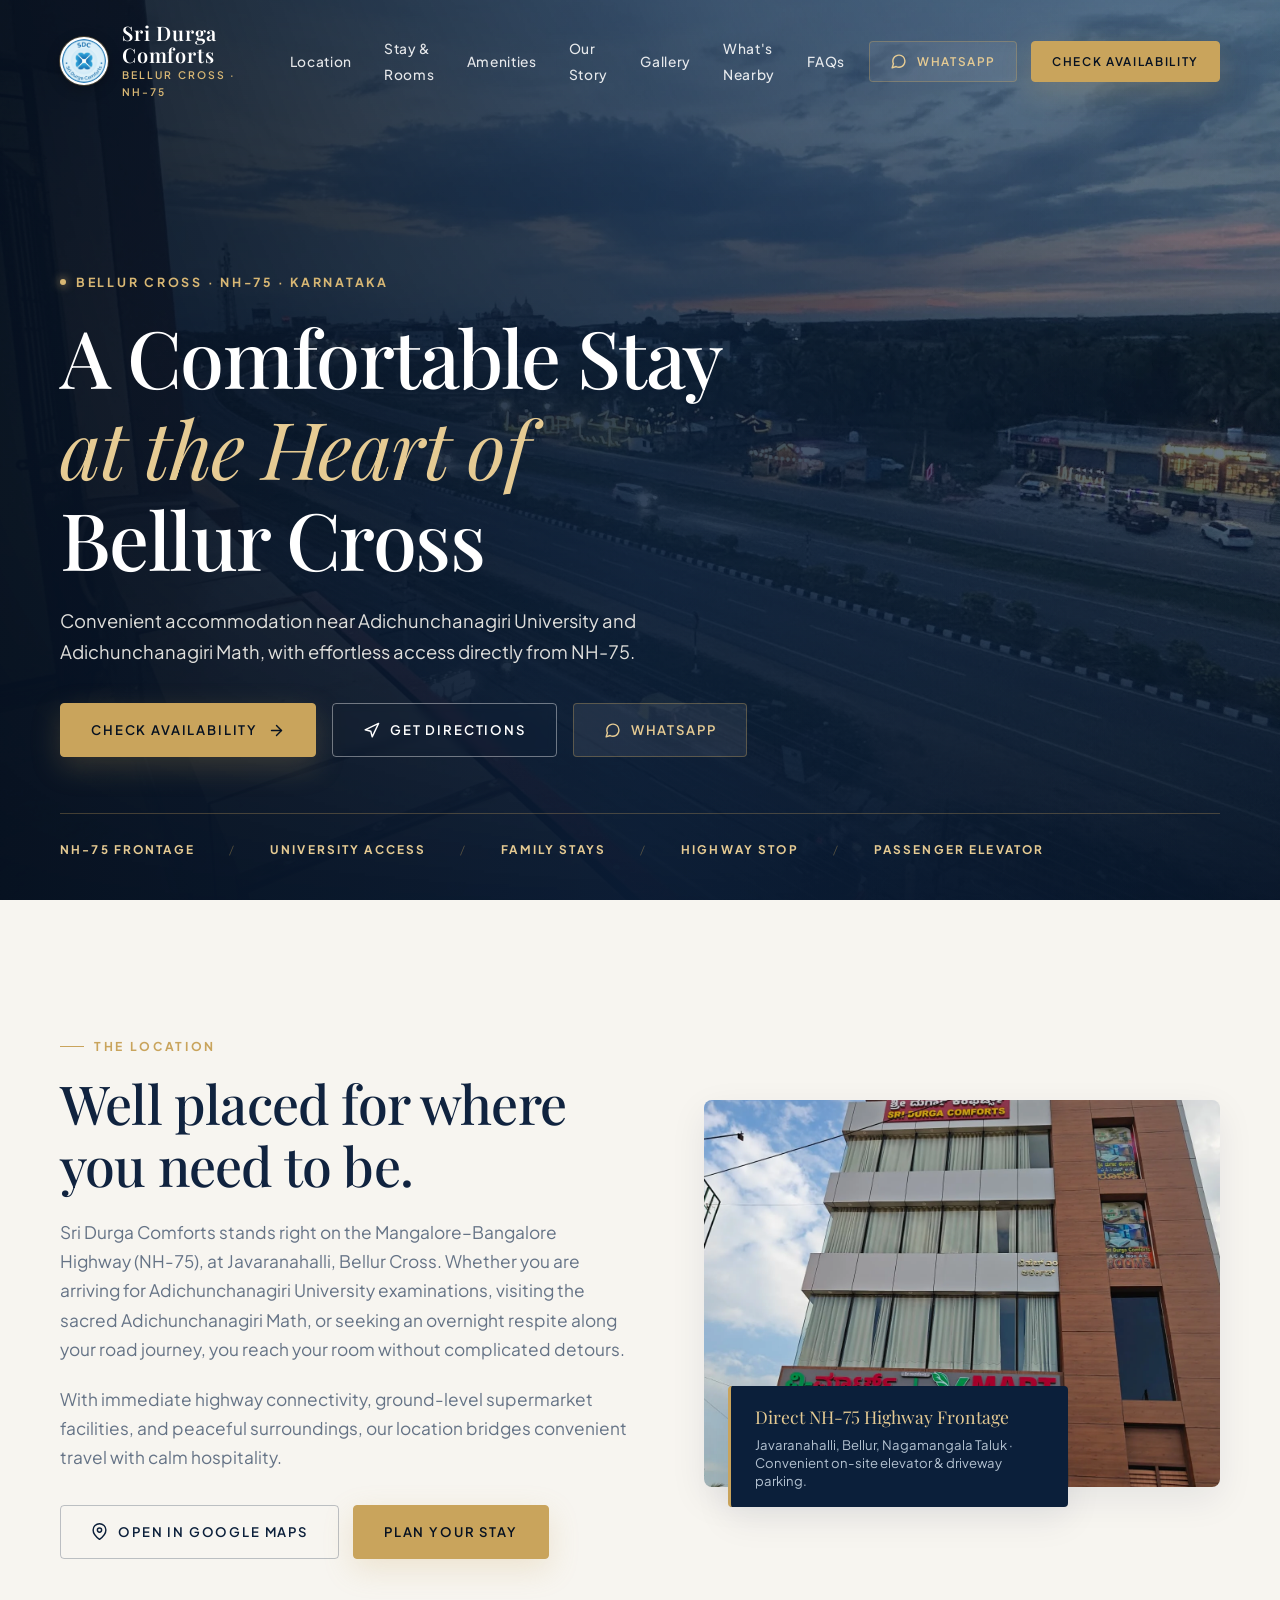
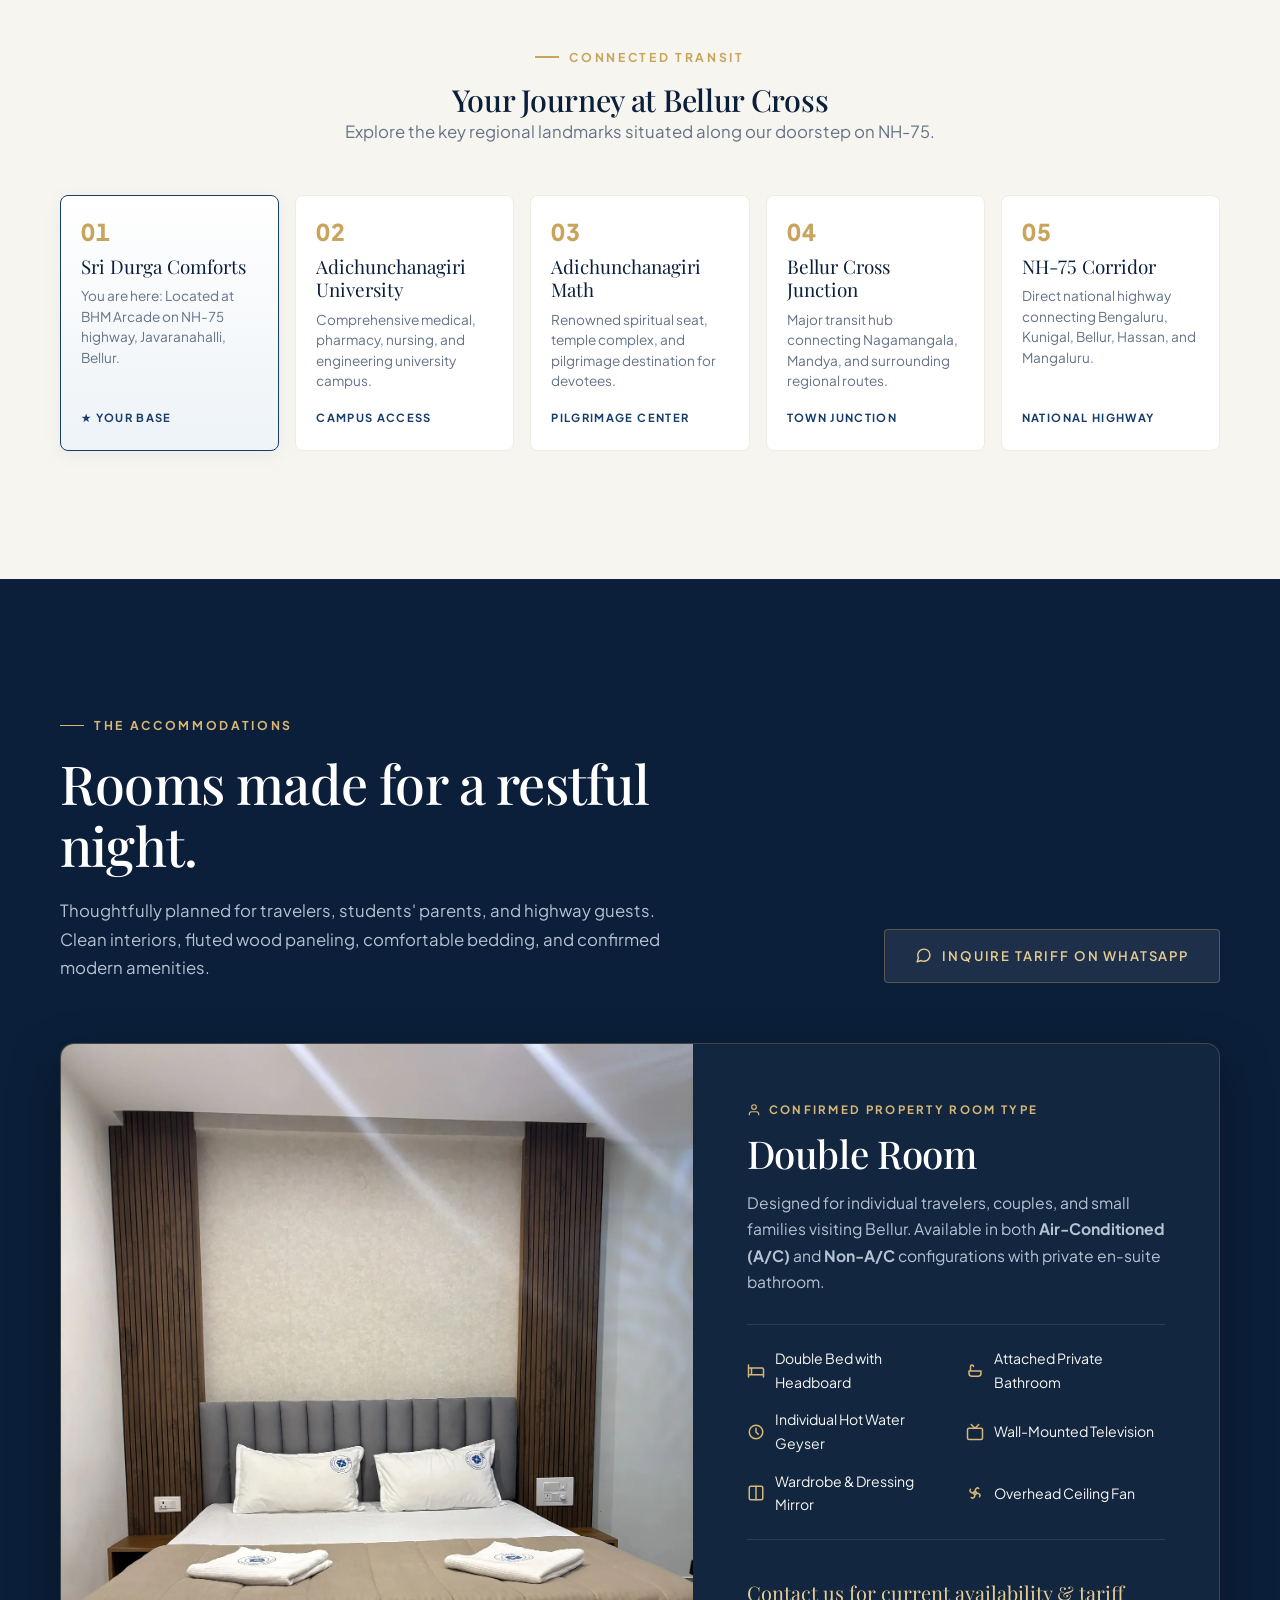
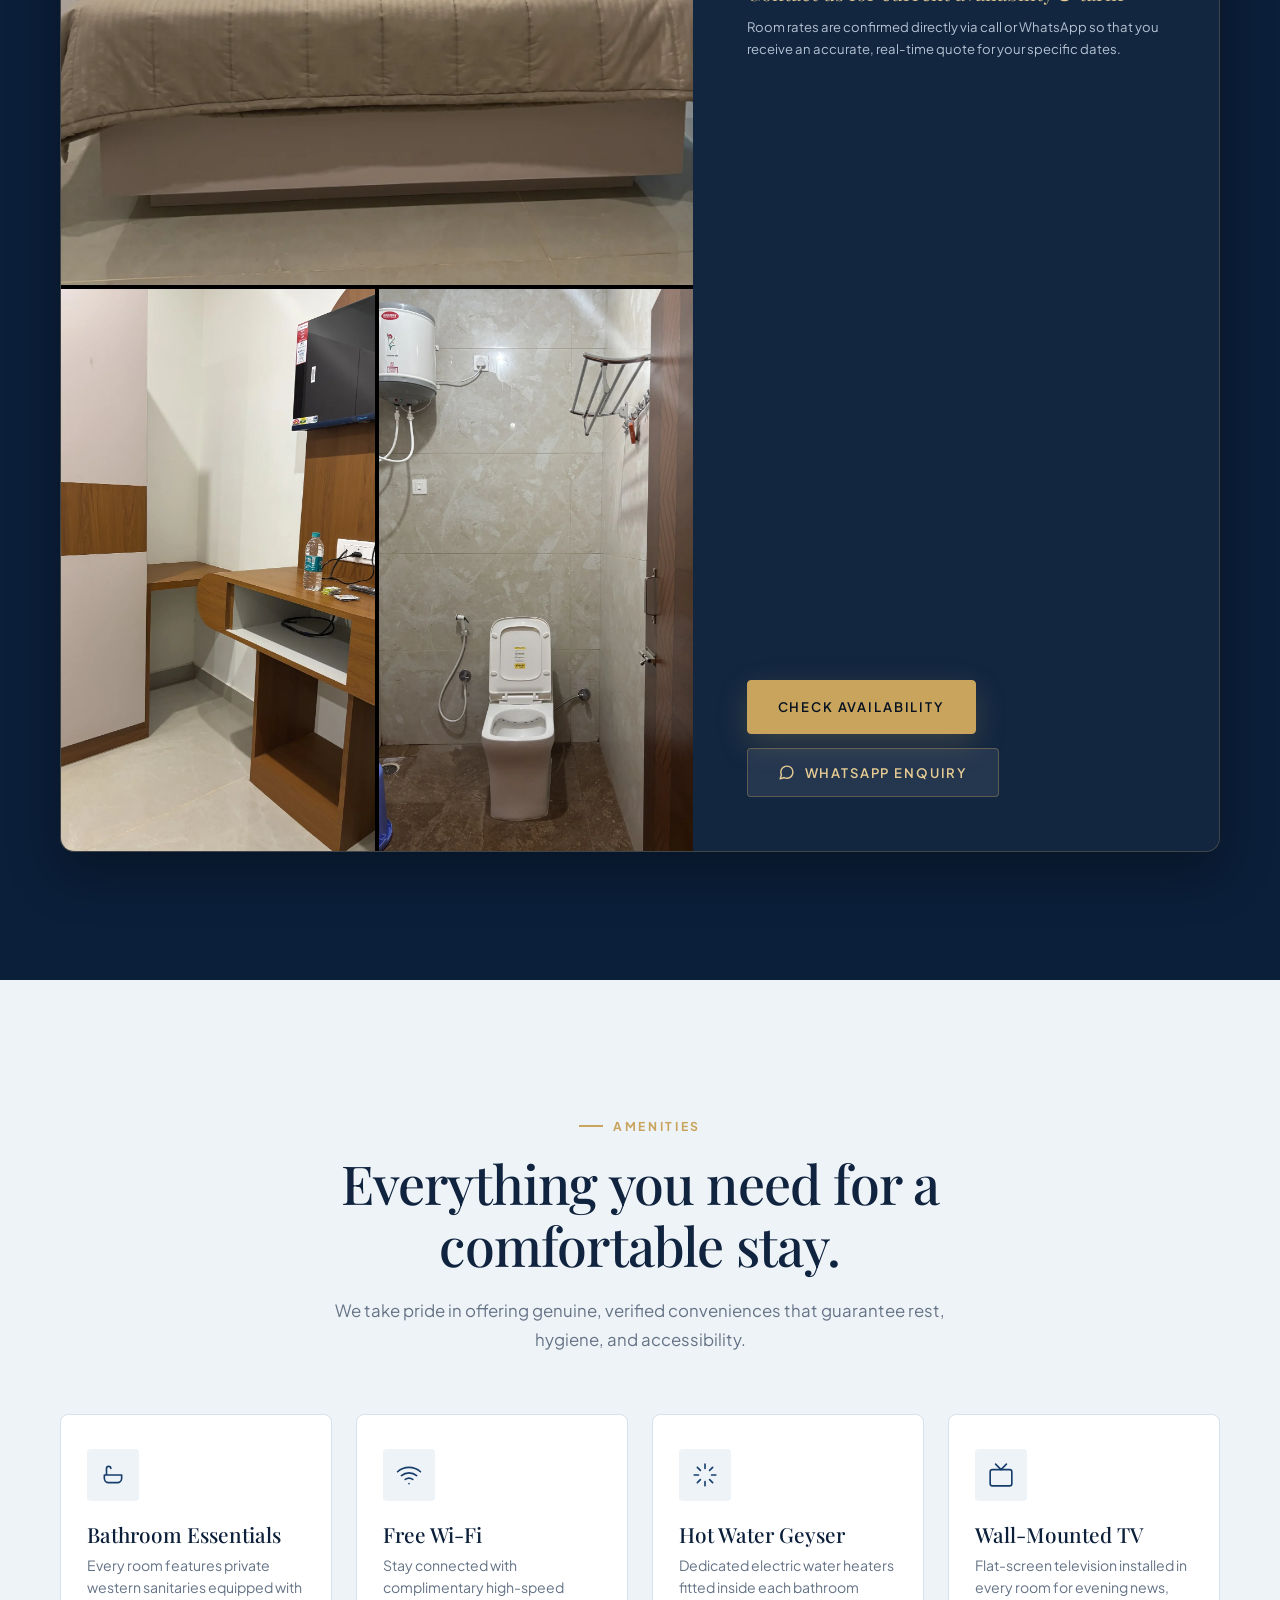
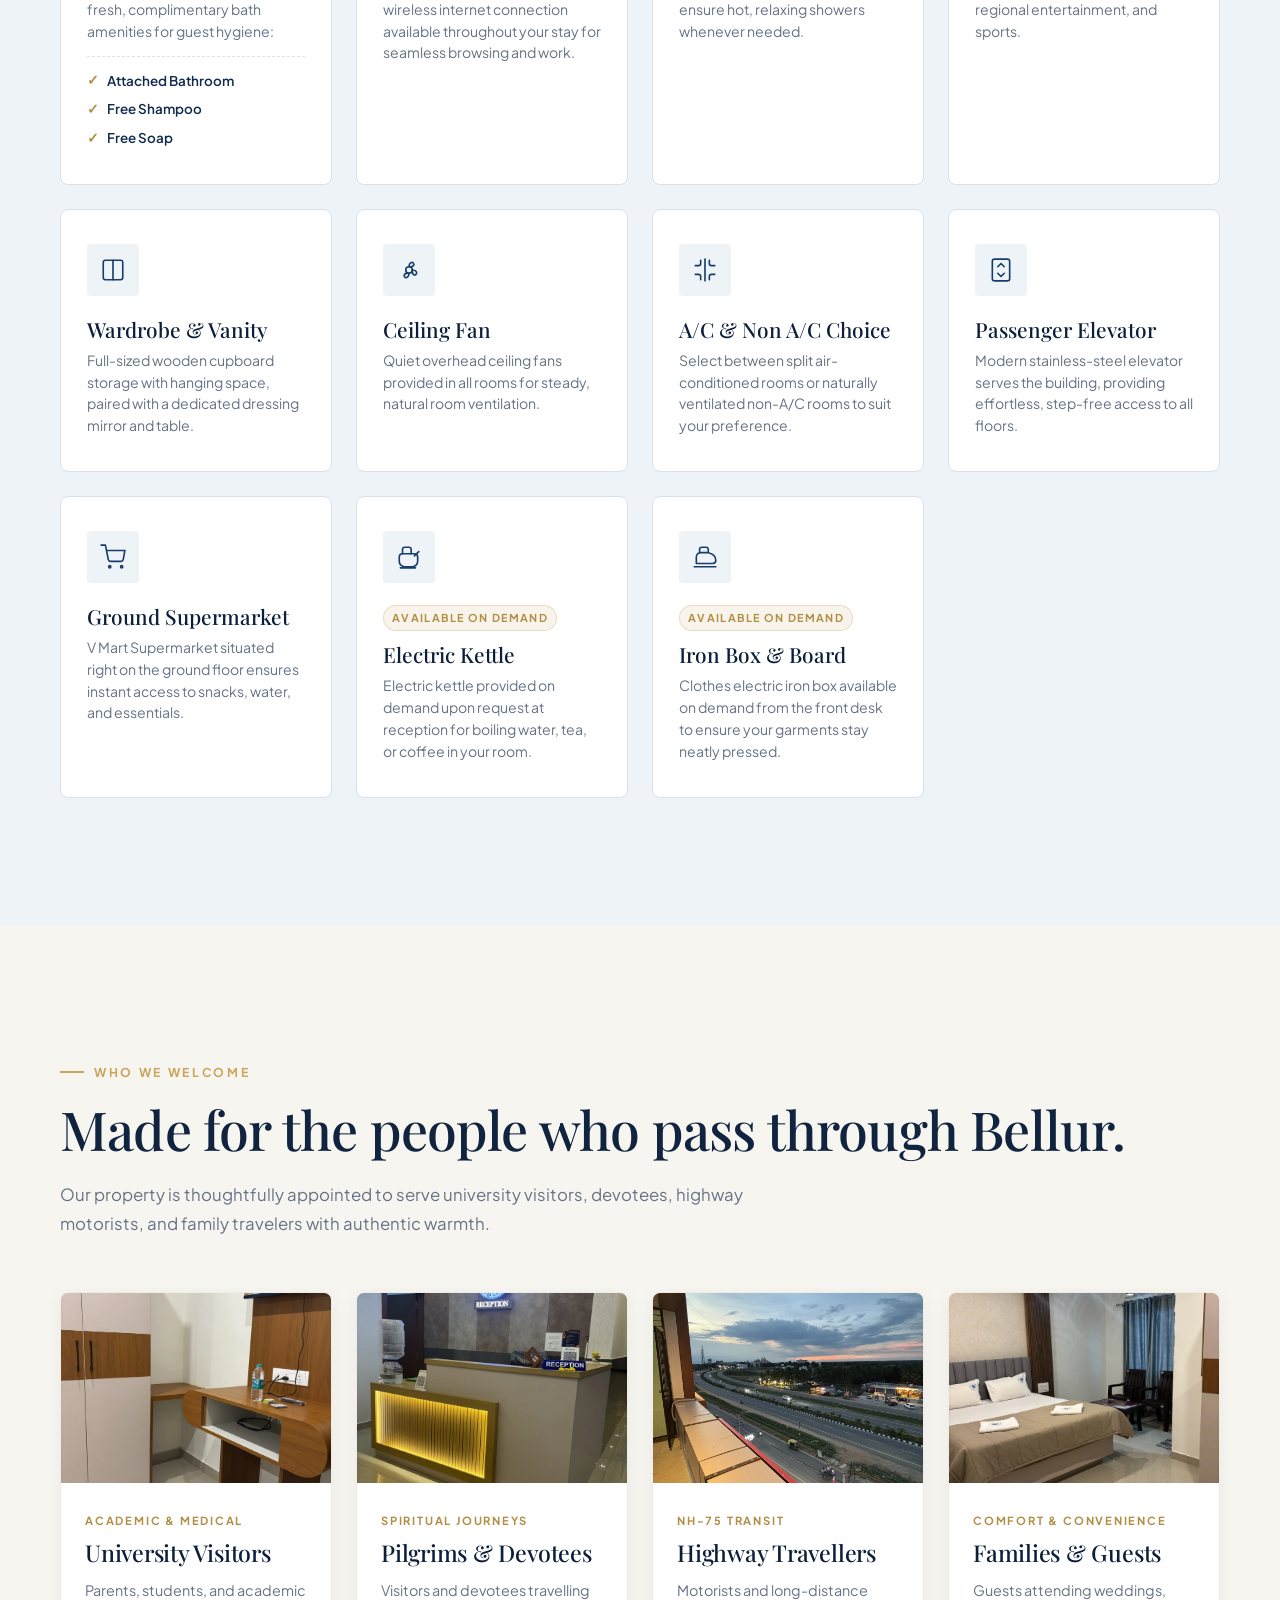
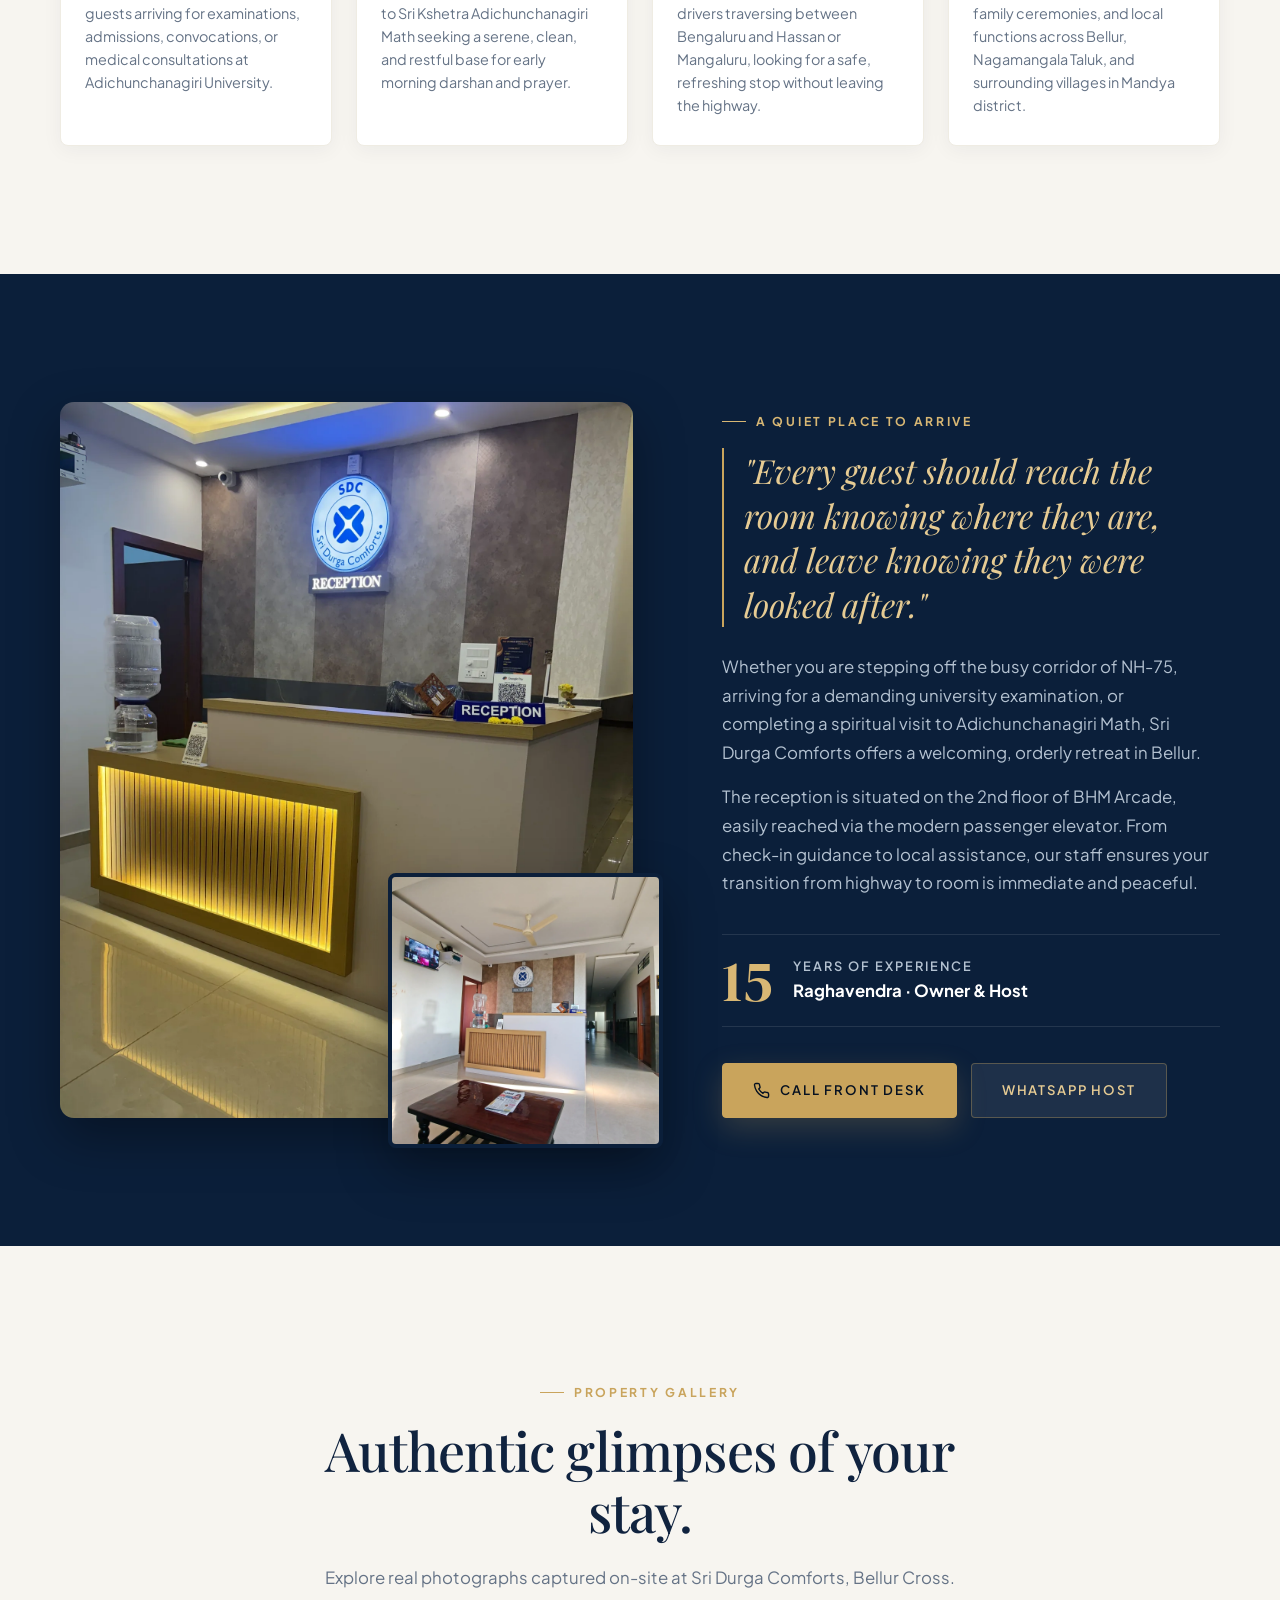
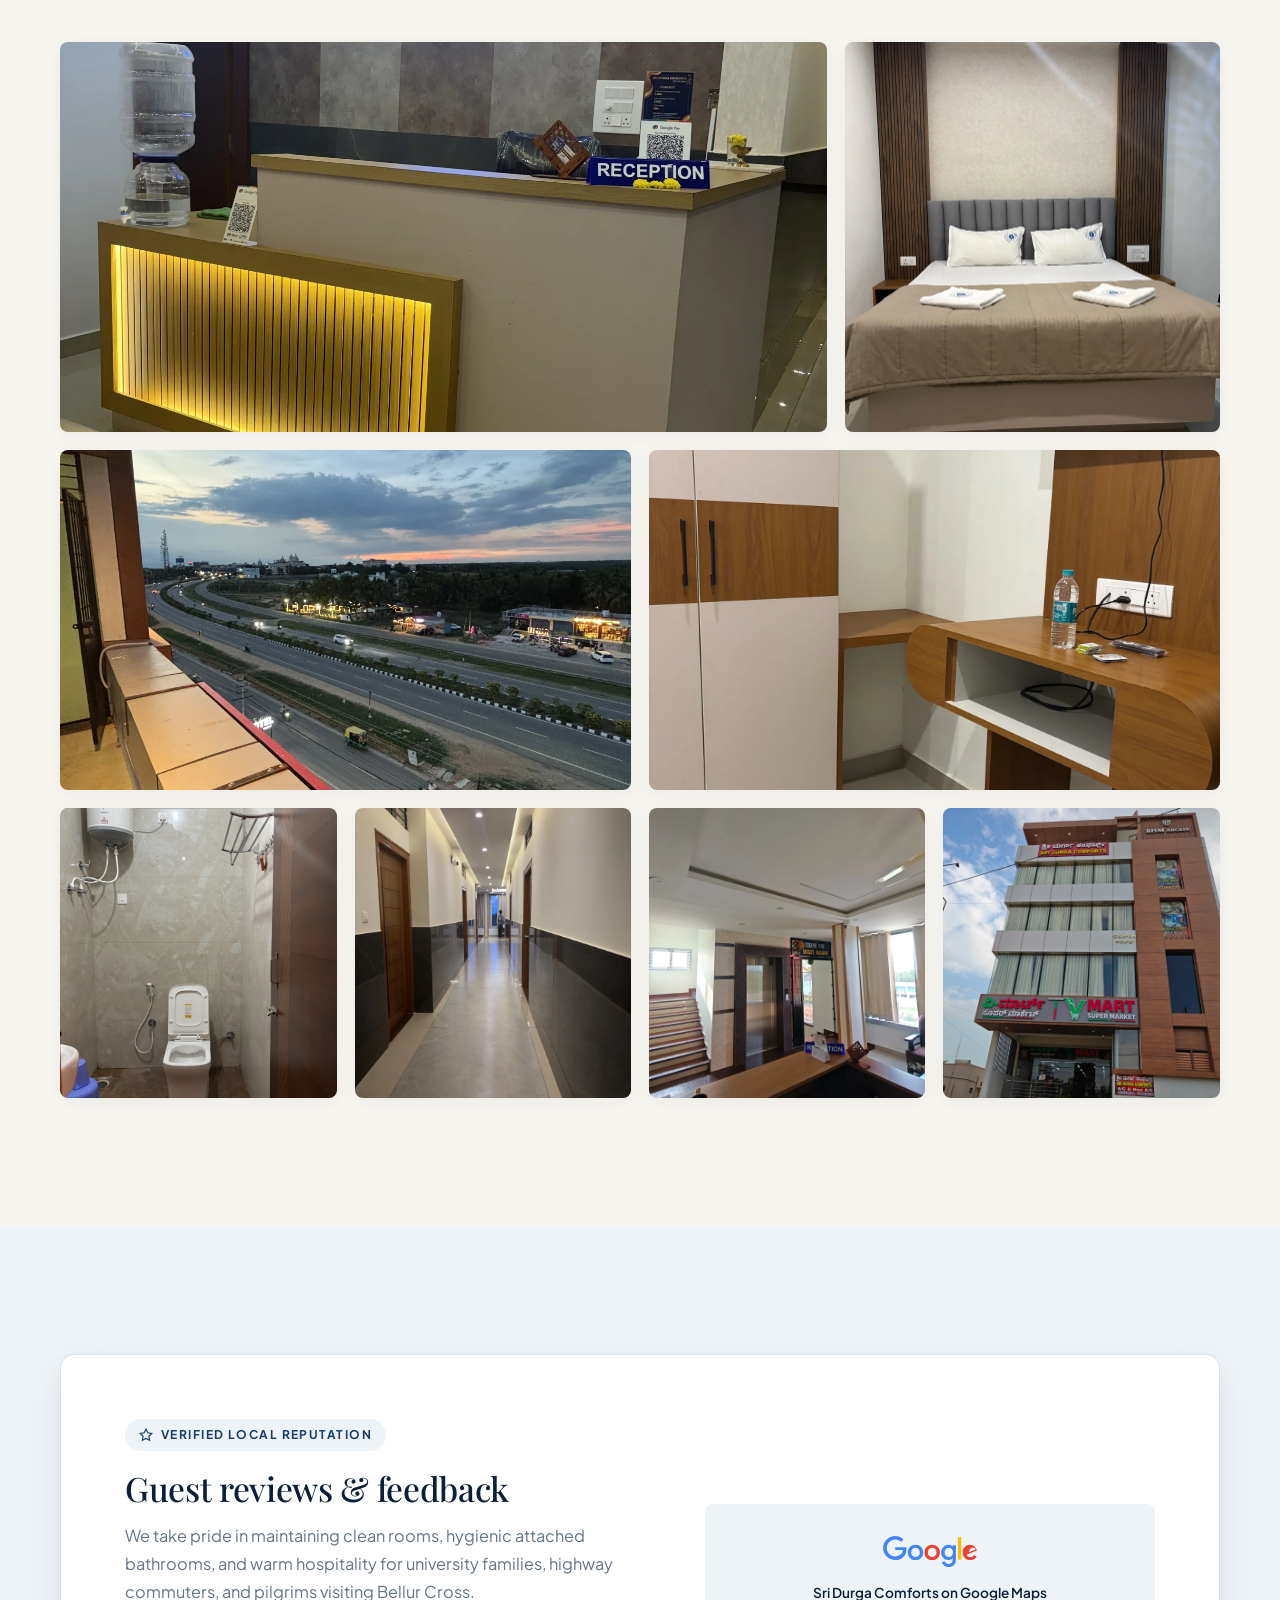
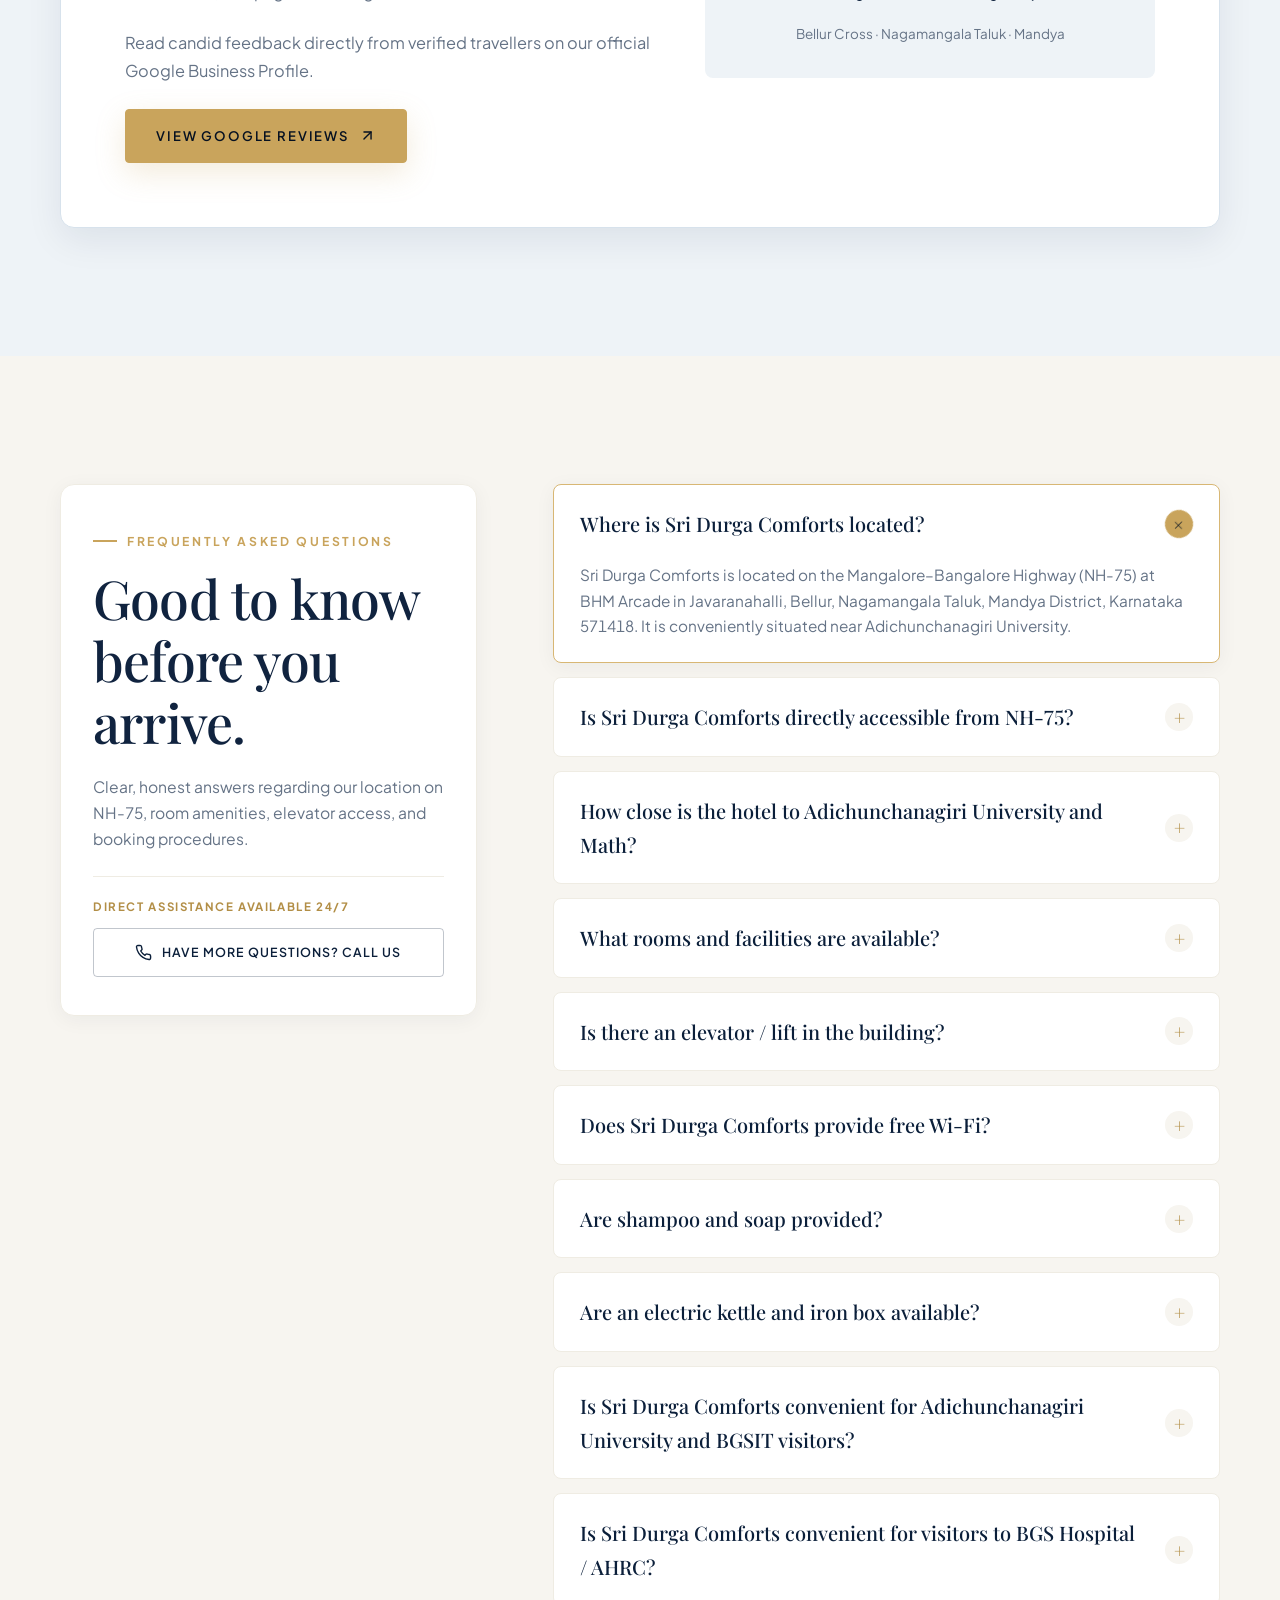
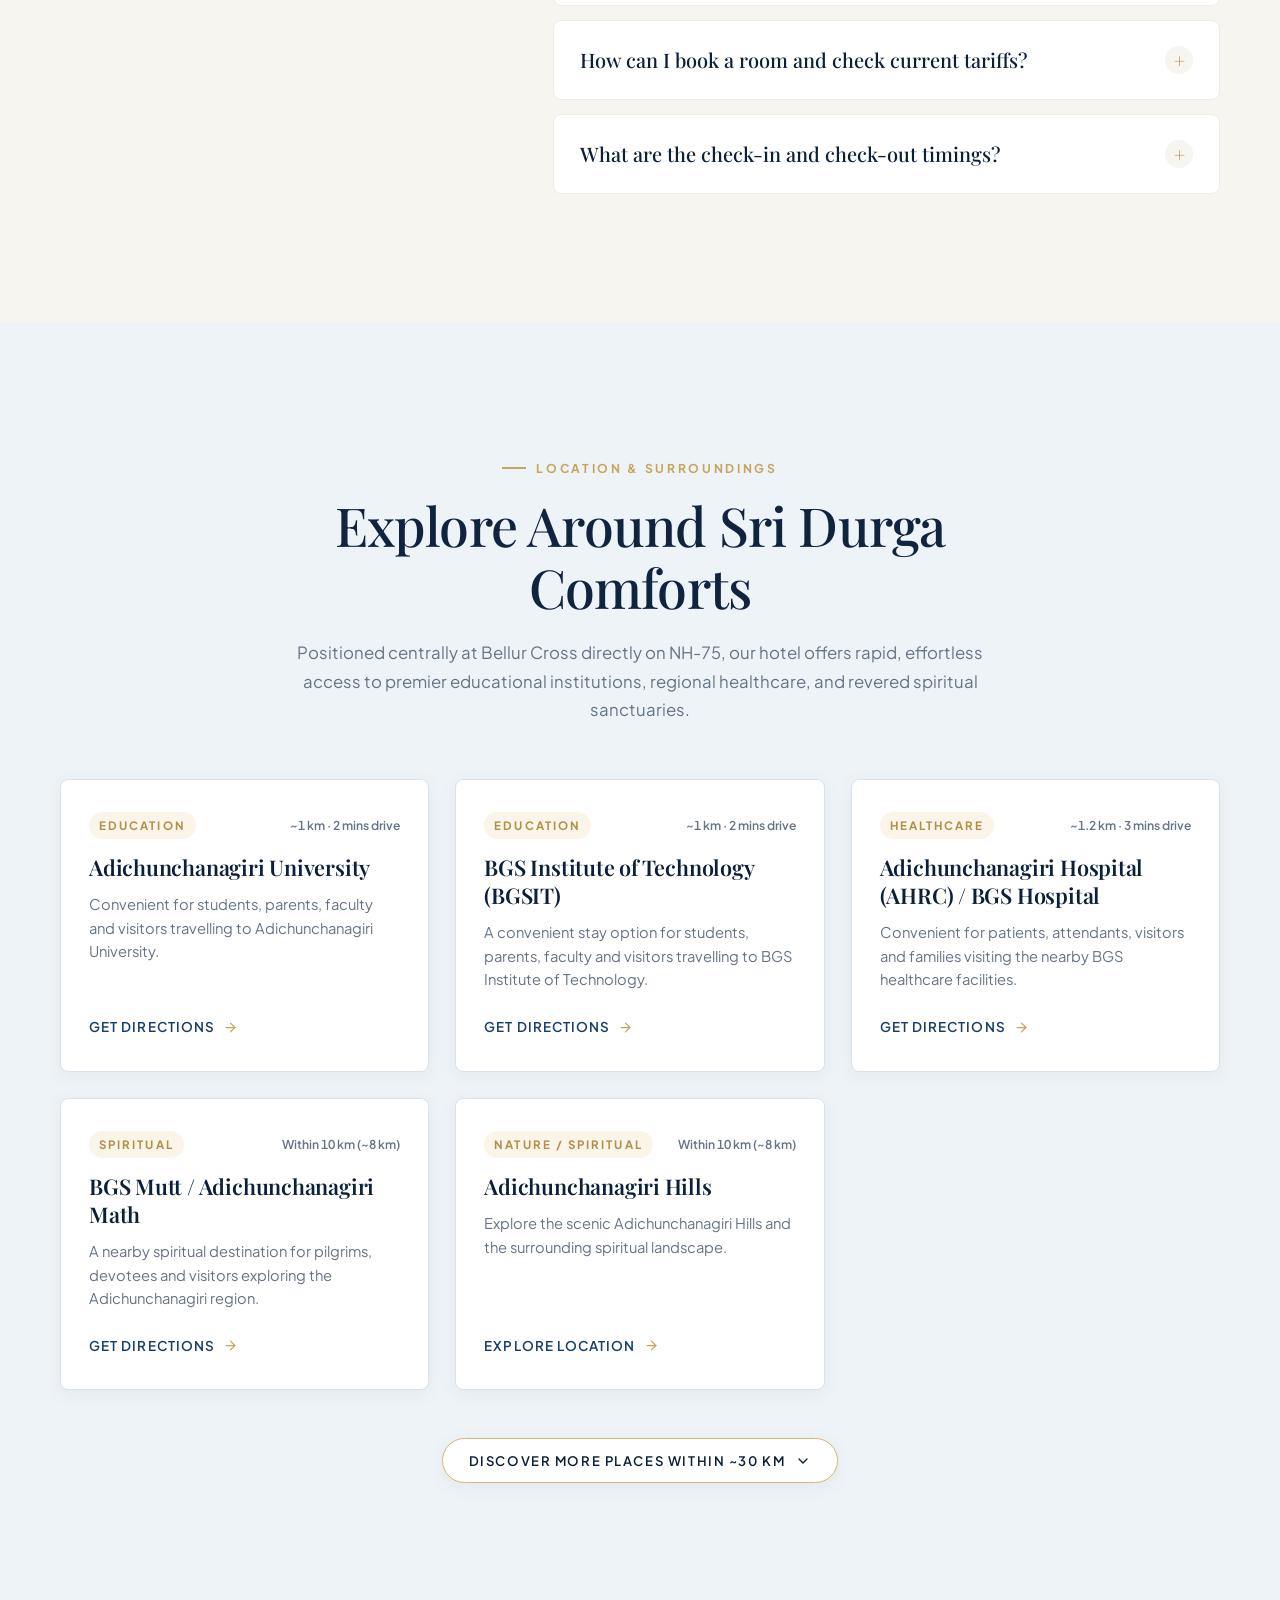
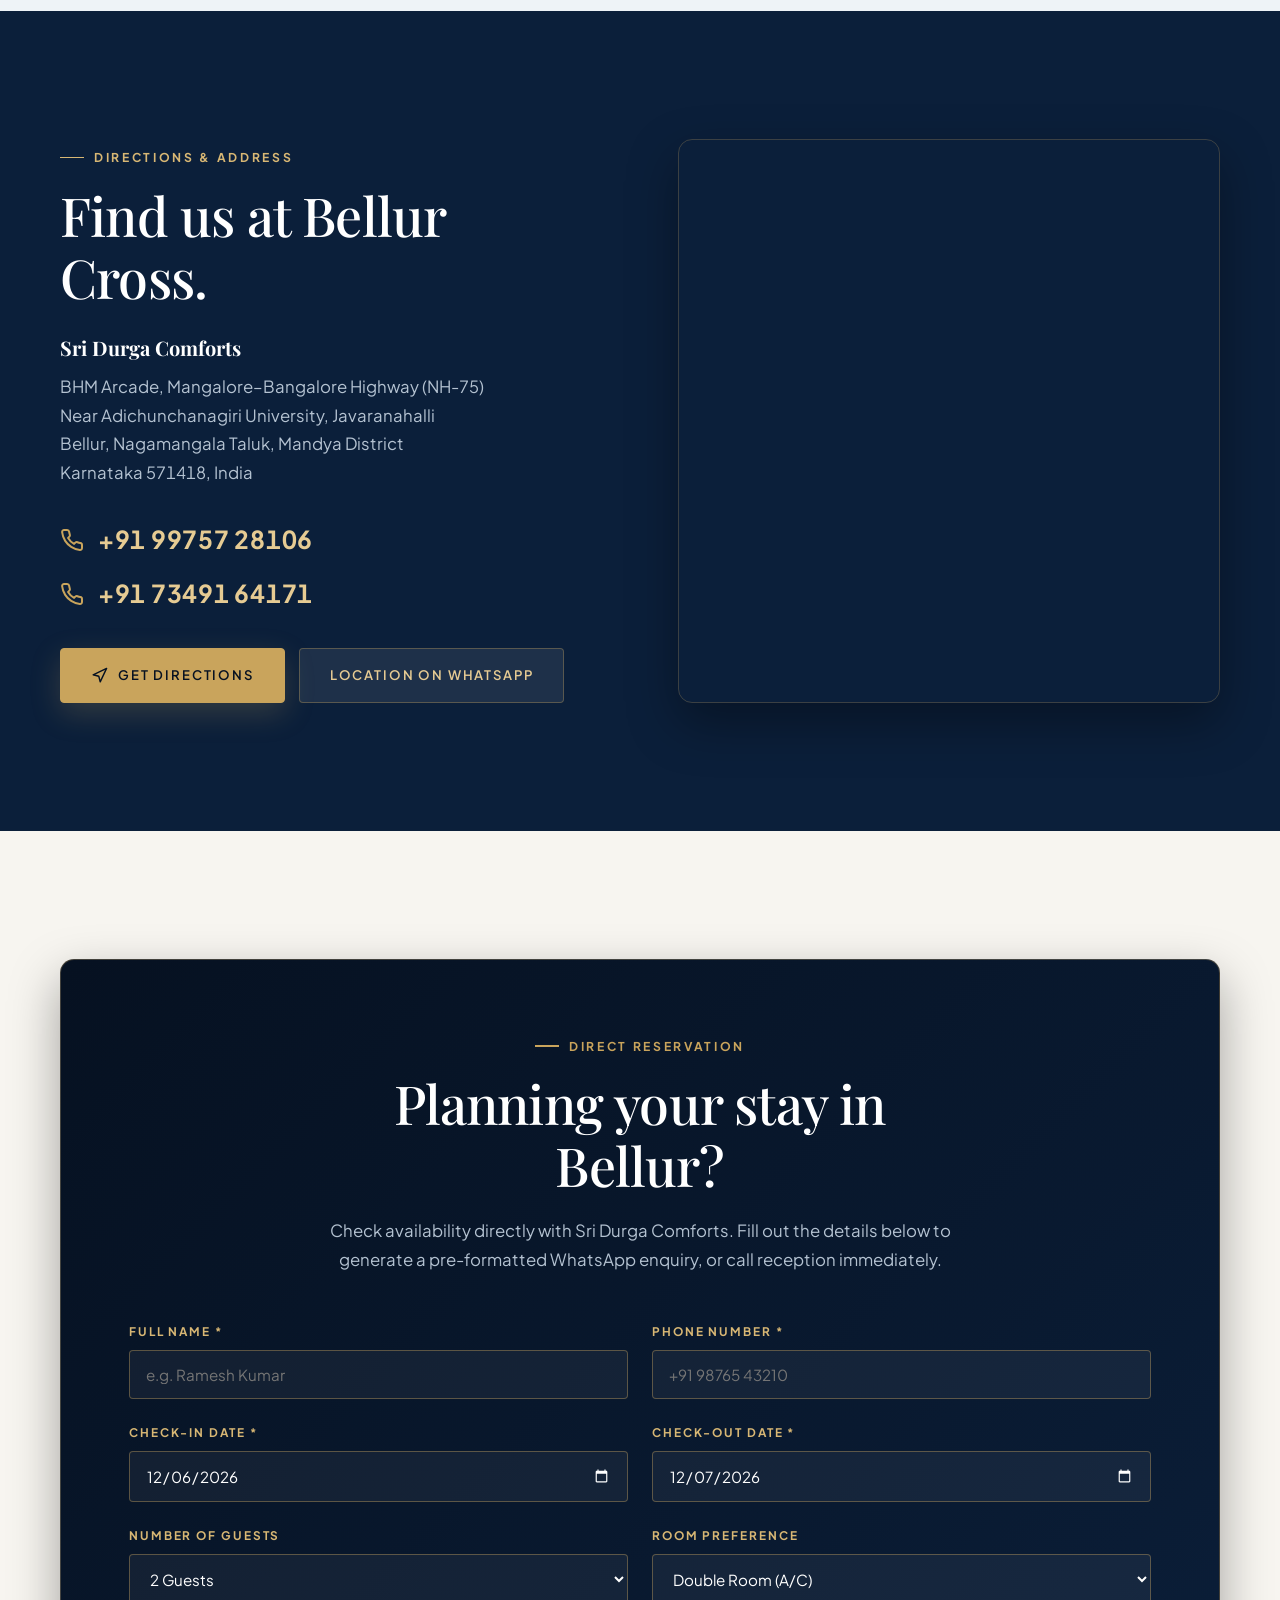
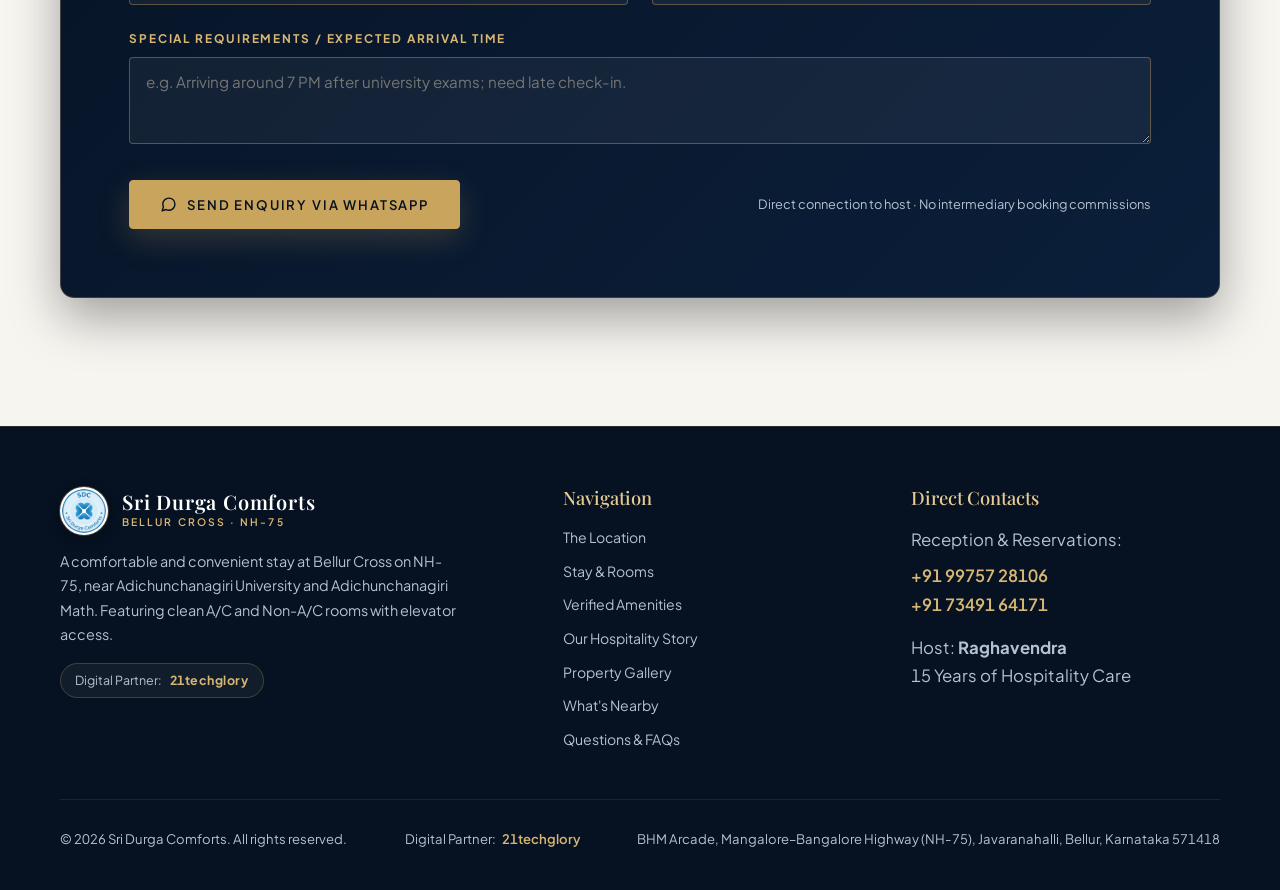
==== commit a09d4768: "Add on-demand kettle and iron amenities, fix mobile FAQ overlap and align number typography" ====
--- a/Sri Durga Comforts.html
+++ b/Sri Durga Comforts.html
@@ -38,7 +38,7 @@
   <link rel="apple-touch-icon" sizes="180x180" href="apple-touch-icon.png">
 
   <!-- Stylesheet -->
-  <link rel="stylesheet" href="assets/css/styles.css?v=2.1">
+  <link rel="stylesheet" href="assets/css/styles.css?v=2.2">
 
   <!-- Preload Critical Hero Image -->
   <link rel="preload" as="image" href="assets/images/hero-highway-dusk.webp" type="image/webp">
@@ -92,6 +92,16 @@
           },
           {
             "@type": "LocationFeatureSpecification",
+            "name": "Electric Kettle (Available on Demand)",
+            "value": true
+          },
+          {
+            "@type": "LocationFeatureSpecification",
+            "name": "Iron Box (Available on Demand)",
+            "value": true
+          },
+          {
+            "@type": "LocationFeatureSpecification",
             "name": "Flat-Screen Television",
             "value": true
           },
@@ -143,6 +153,14 @@
             "acceptedAnswer": {
               "@type": "Answer",
               "text": "Yes, complimentary Free Shampoo and Free Soap are provided in every attached bathroom for personal hygiene and comfort."
+            }
+          },
+          {
+            "@type": "Question",
+            "name": "Are an electric kettle and iron box available?",
+            "acceptedAnswer": {
+              "@type": "Answer",
+              "text": "Yes, an electric kettle for hot water, tea, or coffee, and an electric iron box for clothes pressing are available on demand upon request at the front desk."
             }
           },
           {
@@ -612,6 +630,26 @@
           <h4>Ground Supermarket</h4>
           <p>V Mart Supermarket situated right on the ground floor ensures instant access to snacks, water, and essentials.</p>
         </div>
+
+        <!-- 10. Electric Kettle (On Demand) -->
+        <div class="amenity-card">
+          <div class="amenity-icon-wrap">
+            <svg viewBox="0 0 24 24" fill="none" stroke="currentColor" stroke-width="2" stroke-linecap="round" stroke-linejoin="round" aria-hidden="true"><path d="M6 9h11a3 3 0 0 1 3 3v4a5 5 0 0 1-5 5H8a5 5 0 0 1-5-5v-4a3 3 0 0 1 3-3z"/><path d="M6 9V5a2 2 0 0 1 2-2h4a2 2 0 0 1 2 2v4"/><path d="M17 11l4-4"/><line x1="4" y1="22" x2="18" y2="22"/></svg>
+          </div>
+          <span class="amenity-badge">Available On Demand</span>
+          <h4>Electric Kettle</h4>
+          <p>Electric kettle provided on demand upon request at reception for boiling water, tea, or coffee in your room.</p>
+        </div>
+
+        <!-- 11. Iron Box (On Demand) -->
+        <div class="amenity-card">
+          <div class="amenity-icon-wrap">
+            <svg viewBox="0 0 24 24" fill="none" stroke="currentColor" stroke-width="2" stroke-linecap="round" stroke-linejoin="round" aria-hidden="true"><path d="M4 18h15a3 3 0 0 0 3-3c0-3.5-3-6-7-7H8a4 4 0 0 0-4 4v6z"/><path d="M7 8V5a2 2 0 0 1 2-2h4a2 2 0 0 1 2 2v2"/><line x1="2" y1="21" x2="22" y2="21"/></svg>
+          </div>
+          <span class="amenity-badge">Available On Demand</span>
+          <h4>Iron Box &amp; Board</h4>
+          <p>Clothes electric iron box available on demand from the front desk to ensure your garments stay neatly pressed.</p>
+        </div>
       </div>
     </div>
   </section>
@@ -890,12 +928,14 @@
         <div class="faq-intro-col">
           <span class="eyebrow">Frequently Asked Questions</span>
           <h2>Good to know before you arrive.</h2>
-          <p>
+          <p class="faq-intro-desc">
             Clear, honest answers regarding our location on NH-75, room amenities, elevator access, and booking procedures.
           </p>
-          <div style="margin-top: 28px;">
-            <a href="tel:+919975728106" class="btn btn--outline-navy">
-              Have More Questions? Call Us
+          <div class="faq-contact-cta">
+            <span class="faq-contact-sub">Direct Assistance Available 24/7</span>
+            <a href="tel:+919975728106" class="btn btn--outline-navy faq-call-btn">
+              <svg viewBox="0 0 24 24" width="16" height="16" fill="none" stroke="currentColor" stroke-width="2" stroke-linecap="round" stroke-linejoin="round" aria-hidden="true"><path d="M22 16.92v3a2 2 0 0 1-2.18 2 19.79 19.79 0 0 1-8.63-3.07 19.5 19.5 0 0 1-6-6 19.79 19.79 0 0 1-3.07-8.67A2 2 0 0 1 4.11 2h3a2 2 0 0 1 2 1.72 12.84 12.84 0 0 0 .7 2.81 2 2 0 0 1-.45 2.11L8.09 9.91a16 16 0 0 0 6 6l1.27-1.27a2 2 0 0 1 2.11-.45 12.84 12.84 0 0 0 2.81.7A2 2 0 0 1 22 16.92z"></path></svg>
+              <span>Have More Questions? Call Us</span>
             </a>
           </div>
         </div>
@@ -975,6 +1015,17 @@
             </summary>
             <div class="faq-answer">
               Yes, complimentary Free Shampoo and Free Soap are provided in every attached bathroom for personal hygiene and comfort.
+            </div>
+          </details>
+
+          <!-- FAQ 8: Kettle & Iron Box on Demand -->
+          <details class="faq-item">
+            <summary class="faq-question">
+              <span>Are an electric kettle and iron box available?</span>
+              <span class="faq-icon" aria-hidden="true">+</span>
+            </summary>
+            <div class="faq-answer">
+              Yes. An electric kettle for boiling water, tea, or coffee, and an electric iron box with board for clothes pressing are available on demand upon request at our reception desk.
             </div>
           </details>
 
--- a/assets/css/styles.css
+++ b/assets/css/styles.css
@@ -84,6 +84,9 @@
   font-size: 16px;
   line-height: 1.68;
   font-weight: 400;
+  font-variant-numeric: lining-nums tabular-nums;
+  -webkit-font-feature-settings: "lnum" 1, "tnum" 1;
+  font-feature-settings: "lnum" 1, "tnum" 1;
   -webkit-font-smoothing: antialiased;
   -moz-osx-font-smoothing: grayscale;
   overflow-x: hidden;
@@ -121,6 +124,9 @@
   font-weight: 500;
   line-height: 1.15;
   color: var(--text-primary);
+  font-variant-numeric: lining-nums tabular-nums;
+  -webkit-font-feature-settings: "lnum" 1, "tnum" 1;
+  font-feature-settings: "lnum" 1, "tnum" 1;
 }
 
 h1 {
@@ -752,8 +758,13 @@
 }
 
 .journey-step__number {
-  font-family: var(--font-display);
-  font-size: 1.5rem;
+  font-family: var(--font-body);
+  font-weight: 800;
+  font-size: 1.45rem;
+  letter-spacing: 0.04em;
+  font-variant-numeric: lining-nums tabular-nums;
+  -webkit-font-feature-settings: "lnum" 1, "tnum" 1;
+  font-feature-settings: "lnum" 1, "tnum" 1;
   color: var(--gold-500);
   line-height: 1;
   margin-bottom: 12px;
@@ -941,7 +952,7 @@
 
 .amenities-grid {
   display: grid;
-  grid-template-columns: repeat(4, 1fr);
+  grid-template-columns: repeat(auto-fill, minmax(260px, 1fr));
   gap: 24px;
 }
 
@@ -1028,6 +1039,23 @@
   color: var(--gold-600);
   font-weight: 700;
   font-size: 0.85rem;
+}
+
+.amenity-badge {
+  display: inline-block;
+  font-size: 0.68rem;
+  font-weight: 700;
+  letter-spacing: 0.12em;
+  text-transform: uppercase;
+  color: var(--gold-600);
+  background: rgba(201, 164, 92, 0.12);
+  border: 1px solid rgba(201, 164, 92, 0.3);
+  padding: 3px 8px;
+  border-radius: var(--radius-pill);
+  margin-bottom: 12px;
+  width: fit-content;
+  font-family: var(--font-body);
+  font-variant-numeric: lining-nums;
 }
 
 /* ==========================================================================
@@ -1489,13 +1517,58 @@
 .faq-grid {
   display: grid;
   grid-template-columns: 1fr 1.6fr;
-  gap: clamp(40px, 6vw, 90px);
+  gap: clamp(40px, 6vw, 80px);
 }
 
 .faq-intro-col {
   position: sticky;
   top: calc(var(--header-height) + 30px);
   align-self: flex-start;
+  background: var(--white);
+  border: 1px solid var(--ivory-alt);
+  border-radius: var(--radius-lg);
+  padding: clamp(28px, 4vw, 38px) clamp(22px, 3.5vw, 32px);
+  box-shadow: var(--shadow-subtle);
+  box-sizing: border-box;
+}
+
+.faq-intro-desc {
+  color: var(--text-muted);
+  font-size: 0.98rem;
+  line-height: 1.65;
+  margin-top: 14px;
+}
+
+.faq-contact-cta {
+  margin-top: 24px;
+  padding-top: 20px;
+  border-top: 1px solid var(--ivory-alt);
+  display: flex;
+  flex-direction: column;
+  gap: 12px;
+}
+
+.faq-contact-sub {
+  font-size: 0.72rem;
+  font-weight: 700;
+  letter-spacing: 0.14em;
+  text-transform: uppercase;
+  color: var(--gold-600);
+  font-family: var(--font-body);
+}
+
+.faq-call-btn {
+  display: inline-flex;
+  align-items: center;
+  justify-content: center;
+  gap: 10px;
+  width: 100%;
+  padding: 13px 20px;
+  font-size: 0.78rem;
+  letter-spacing: 0.08em;
+  font-family: var(--font-body);
+  font-variant-numeric: lining-nums tabular-nums;
+  box-sizing: border-box;
 }
 
 .faq-list {
@@ -1529,6 +1602,9 @@
   font-size: 1.25rem;
   color: var(--navy-900);
   font-weight: 500;
+  font-variant-numeric: lining-nums tabular-nums;
+  -webkit-font-feature-settings: "lnum" 1, "tnum" 1;
+  font-feature-settings: "lnum" 1, "tnum" 1;
 }
 
 .faq-question::-webkit-details-marker {
@@ -1609,8 +1685,13 @@
   align-items: center;
   gap: 14px;
   color: var(--gold-300);
-  font-family: var(--font-display);
-  font-size: 1.65rem;
+  font-family: var(--font-body);
+  font-weight: 700;
+  font-size: 1.55rem;
+  letter-spacing: 0.03em;
+  font-variant-numeric: lining-nums tabular-nums;
+  -webkit-font-feature-settings: "lnum" 1, "tnum" 1;
+  font-feature-settings: "lnum" 1, "tnum" 1;
   transition: color var(--transition-fast);
 }
 
@@ -2195,10 +2276,13 @@
 }
 
 .discount-code-value {
-  font-family: var(--font-display);
+  font-family: var(--font-body);
   font-size: 2.1rem;
-  font-weight: 700;
-  letter-spacing: 0.18em;
+  font-weight: 800;
+  letter-spacing: 0.16em;
+  font-variant-numeric: lining-nums tabular-nums;
+  -webkit-font-feature-settings: "lnum" 1, "tnum" 1;
+  font-feature-settings: "lnum" 1, "tnum" 1;
   color: var(--white);
   text-shadow: 0 0 20px rgba(201, 164, 92, 0.4);
 }
@@ -2319,6 +2403,24 @@
     grid-template-columns: 1fr;
   }
   
+  .faq-intro-col {
+    position: static !important;
+    top: auto !important;
+    align-self: auto !important;
+    margin-bottom: 24px;
+    background: var(--white);
+    border: 1px solid var(--ivory-alt);
+    border-radius: var(--radius-md);
+    padding: 24px 20px;
+    box-shadow: var(--shadow-subtle);
+    box-sizing: border-box;
+    width: 100%;
+  }
+
+  .faq-call-btn {
+    width: 100%;
+  }
+  
   .nearby-grid,
   .nearby-extended-grid {
     grid-template-columns: 1fr;
@@ -2472,6 +2574,11 @@
   }
   
   /* FAQ Touch Optimization */
+  .faq-intro-col {
+    padding: 22px 18px;
+    margin-bottom: 20px;
+  }
+
   .faq-question {
     padding: 16px 18px;
     font-size: 1.05rem;
